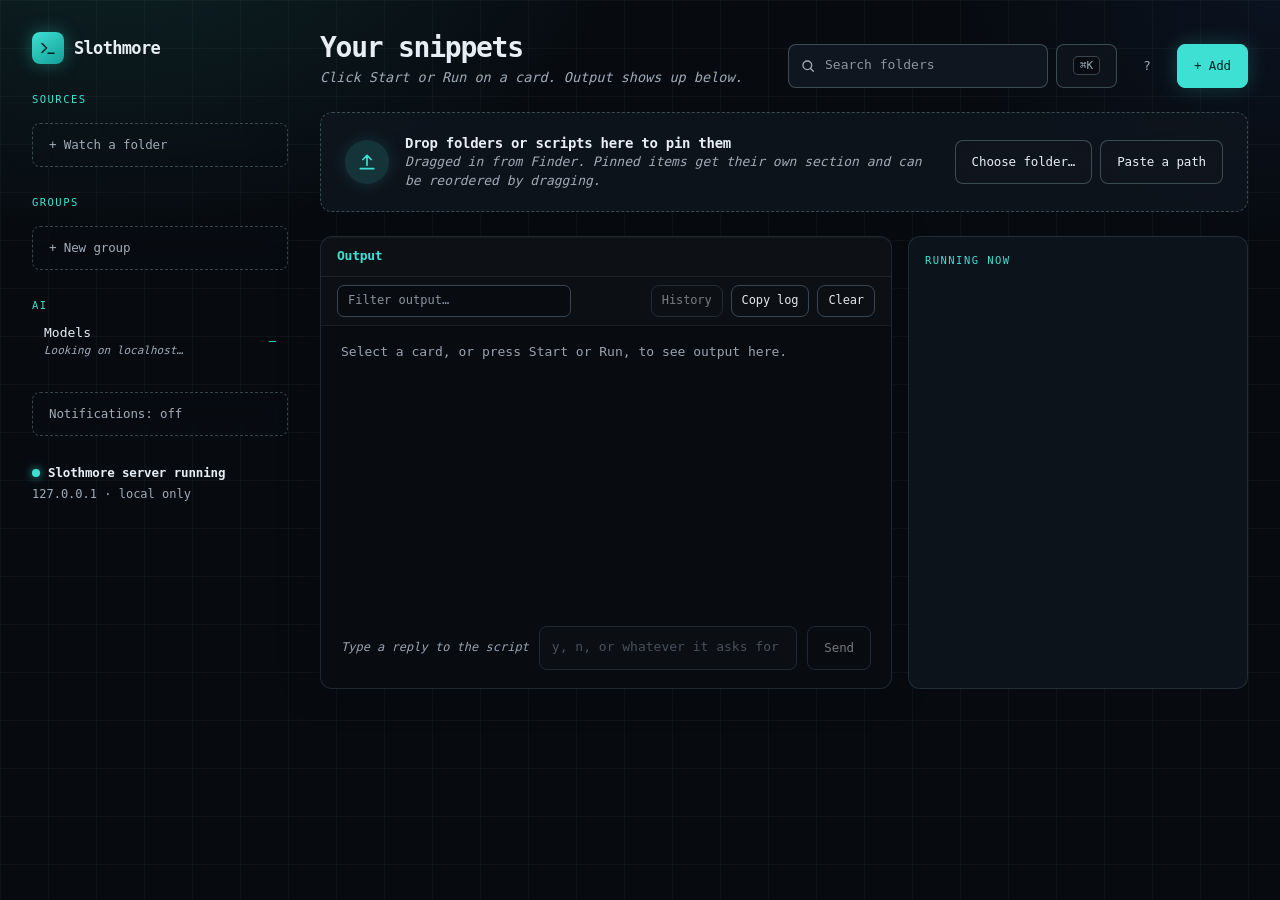
==== static/index.html @ a141e5cd "Add files via upload" ====
<!doctype html>
<html lang="en">
<head>
<meta charset="utf-8">
<meta name="viewport" content="width=device-width, initial-scale=1">
<title>Slothmore</title>
<link rel="manifest" href="/manifest.webmanifest">
<link rel="icon" type="image/png" href="/icons/icon-192.png">
<link rel="apple-touch-icon" href="/icons/apple-touch-icon.png">
<meta name="theme-color" content="#070B10">
<style>
@font-face{font-family:"JetBrains Mono";src:url("/fonts/JetBrainsMono-Variable.woff2") format("woff2-variations"),url("/fonts/JetBrainsMono-Variable.woff2") format("woff2");font-weight:100 800;font-style:normal;font-display:swap}
@font-face{font-family:"JetBrains Mono";src:url("/fonts/JetBrainsMono-Italic-Variable.woff2") format("woff2-variations"),url("/fonts/JetBrainsMono-Italic-Variable.woff2") format("woff2");font-weight:100 800;font-style:italic;font-display:swap}
:root{
  --bg:#070B10;
  --bg-elevated:#0C1219;
  --surface:rgba(16,22,31,.78);
  --surface-solid:#10161F;
  --border:rgba(148,187,194,.16);
  --border-strong:rgba(180,220,224,.28);
  --ink:#E8EEF5;
  --muted:#A0ABB8;
  --chip:rgba(62,224,212,.12);
  --accent:#3EE0D4;
  --accent-dim:rgba(62,224,212,.16);
  --accent-ink:#042321;
  --amber:#F5C451;
  --danger:#FF9B7A;
  --term:#080C11;
  --term-fg:#E3E6EA;
  --term-muted:#9AA3AF;
  --font:"JetBrains Mono",ui-monospace,SFMono-Regular,Menlo,Consolas,monospace;
  --mono:var(--font);
  --sans:var(--font);
  --info:var(--font);
  --ui-feat:"calt" 0,"liga" 0;
  --code-feat:"calt" 1,"liga" 1,"zero" 1;
  --glow:0 0 0 1px rgba(62,224,212,.28),0 0 28px rgba(62,224,212,.16);
  --radius:12px;
}
*{box-sizing:border-box}
html,body{min-height:100%}
html{color-scheme:dark}
body{
  margin:0;
  color:var(--ink);
  font:13.5px/1.45 var(--font);
  font-weight:500;
  font-style:normal;
  font-feature-settings:var(--ui-feat);
  letter-spacing:-.01em;
  background-color:var(--bg);
  background-image:
    radial-gradient(ellipse 900px 520px at 8% -8%, rgba(62,224,212,.11), transparent 58%),
    radial-gradient(ellipse 640px 480px at 100% 0%, rgba(56,110,220,.08), transparent 50%),
    linear-gradient(rgba(148,187,194,.045) 1px, transparent 1px),
    linear-gradient(90deg, rgba(148,187,194,.045) 1px, transparent 1px);
  background-size:auto,auto,48px 48px,48px 48px;
  background-attachment:fixed;
}
button,input,select,textarea{font:inherit;color:inherit;font-feature-settings:var(--ui-feat)}
button{cursor:pointer}
[hidden]{display:none!important}
button:focus-visible,a:focus-visible,input:focus-visible,select:focus-visible,textarea:focus-visible{outline:2px solid var(--accent);outline-offset:2px}
::selection{background:rgba(62,224,212,.28);color:var(--ink)}
::placeholder{color:var(--muted);opacity:.85}
input:-webkit-autofill,
input:-webkit-autofill:hover,
input:-webkit-autofill:focus{
  -webkit-box-shadow:0 0 0 1000px var(--surface-solid) inset;
  -webkit-text-fill-color:var(--ink);
  caret-color:var(--ink);
}
h1,h2,h3{margin:0;font-family:var(--font);font-style:normal;font-feature-settings:var(--ui-feat)}
h1{font-weight:800;letter-spacing:-.04em}
h2{font-weight:700;letter-spacing:-.03em}
h3{font-weight:600;letter-spacing:-.02em}
p{margin:0}

/* typographic roles: JetBrains Mono everywhere, hierarchy via weight / italic / tracking */
.info, .nav .sub, header.top p, #drop .txt span, #notice .msg, #term .state,
#reply label, #running .r-sub:not(.url), .shortcut-desc, #running .none,
section.group .hint, .status, .empty-state, dialog .opt p, dialog .dlg-head p,
#past, .lastrun, .grp-sub, .form-note, .toast span, .rename-hint, .watch-opts,
.card-err, .deps, .card .cmd.pick, #groupMsg, .ai-empty, .ai-privacy, .card .ai-note, #confirmDlg .c-body{
  font-family:var(--font);font-weight:300;font-style:italic;font-feature-settings:var(--ui-feat);letter-spacing:0;
}
.code, #out, #term .bar .cmd, .card .path, .card .cmd:not(.pick), .folder-sub,
.health, .hist-meta, .pal-sub, .mono, #readmeMeta, #readmeBody.raw, .md-view code,
.md-view pre code, .env-mask-row, #reply input, .term-tools input, .term-tools .hits,
.watch-opts select, textarea#envText, .count, #running .r-sub.url, .hist-meta,
.st-badge, .order-row .n, #readmeBody.raw, .ai-url, .ai-model .m-name, .ai-model .m-meta, .ai-agent .a-cwd,
.ai-agent .a-stats, .ai-port-row input, .card .ai-tags, .agent-chip{
  font-style:normal;font-weight:400;font-feature-settings:var(--code-feat);letter-spacing:0;
}

.shell{display:flex;flex-wrap:wrap;gap:32px;padding:32px;max-width:1440px;margin:0 auto}
aside{flex:0 0 256px;display:flex;flex-direction:column;gap:28px}
main{flex:999 1 560px;min-width:0;display:flex;flex-direction:column;gap:24px}
.brand{display:flex;align-items:center;gap:10px;font-size:17px;font-weight:800;letter-spacing:-.04em;font-family:var(--font);font-style:normal;font-feature-settings:var(--ui-feat)}
.mark{
  width:32px;height:32px;border-radius:8px;
  background:linear-gradient(145deg,var(--accent),#149E96);
  box-shadow:0 0 18px rgba(62,224,212,.35);
  display:flex;align-items:center;justify-content:center;
}
.eyebrow{font-family:var(--font);font-size:10.5px;letter-spacing:.14em;text-transform:uppercase;color:var(--accent);font-weight:500;font-style:normal;font-feature-settings:var(--ui-feat)}
.btn{
  min-height:44px;display:inline-flex;align-items:center;justify-content:center;gap:6px;
  padding:0 16px;border:1px solid var(--border-strong);border-radius:8px;
  background:rgba(16,22,31,.7);font-family:var(--font);font-weight:500;font-size:12.5px;letter-spacing:-.01em;text-decoration:none;color:var(--ink);font-style:normal;font-feature-settings:var(--ui-feat);
  backdrop-filter:blur(10px);-webkit-backdrop-filter:blur(10px);
  transition:border-color .15s ease,background .15s ease,box-shadow .15s ease,color .15s ease;
}
.btn:hover{border-color:rgba(62,224,212,.45);background:rgba(62,224,212,.08)}
.btn.primary{background:var(--accent);border-color:var(--accent);color:var(--accent-ink);box-shadow:0 0 20px rgba(62,224,212,.22)}
.btn.primary:hover{background:#6AEAE0;border-color:#6AEAE0;color:var(--accent-ink)}
.btn.ghost{border-color:transparent;background:transparent;color:var(--muted);font-weight:500;backdrop-filter:none}
.btn.ghost:hover{background:rgba(255,255,255,.04);color:var(--ink);border-color:transparent}
.btn:disabled{opacity:.5;cursor:not-allowed;box-shadow:none}
.nav{list-style:none;margin:0;padding:0;display:flex;flex-direction:column;gap:4px}
.nav button{width:100%;min-height:44px;display:flex;align-items:center;justify-content:space-between;gap:8px;padding:0 12px;border:0;border-radius:8px;background:transparent;text-align:left;font-family:var(--font);font-weight:500;font-size:13px;font-style:normal;font-feature-settings:var(--ui-feat);transition:background .15s ease}
.nav button:hover{background:rgba(255,255,255,.04)}
.nav button[aria-current="true"]{background:var(--accent-dim);font-weight:600;box-shadow:inset 2px 0 0 var(--accent)}
.nav .sub{display:block;font-size:11px;color:var(--muted);overflow:hidden;text-overflow:ellipsis;white-space:nowrap;max-width:168px}
.count{font-family:var(--mono);font-size:12px;color:var(--accent)}
.dashed{border:1px dashed var(--border-strong);background:transparent;color:var(--muted)}
.dashed:hover{border-color:var(--accent);color:var(--ink);background:var(--accent-dim)}
.server{display:flex;flex-direction:column;gap:4px;font-size:12.5px;font-family:var(--font);font-weight:500;font-style:normal}
.dot{width:8px;height:8px;border-radius:50%;background:var(--accent);display:inline-block;box-shadow:0 0 8px rgba(62,224,212,.8)}
.dot.off{background:transparent;border:1.5px solid var(--muted);width:7px;height:7px;box-shadow:none}
.mono{font-family:var(--mono);font-size:12px;color:var(--muted)}
header.top{display:flex;flex-wrap:wrap;align-items:flex-end;justify-content:space-between;gap:16px}
header.top h1{font-size:28px;line-height:1.15;letter-spacing:-.045em;font-weight:800}
header.top p{font-family:var(--info);color:var(--muted);margin-top:4px}
.search{position:relative;display:flex;align-items:center;color:var(--muted);font-family:var(--font);font-weight:500}
.search svg{position:absolute;left:12px}
.search input{
  width:260px;min-height:44px;padding:0 12px 0 36px;font-size:13px;
  border:1px solid var(--border-strong);border-radius:8px;
  background:var(--surface-solid);color:var(--ink);
}
.search input:hover,.search input:focus{border-color:rgba(62,224,212,.5)}
#drop{
  border:1.5px dashed var(--border-strong);border-radius:var(--radius);
  padding:20px 24px;display:flex;align-items:center;gap:16px;flex-wrap:wrap;
  background:var(--surface);backdrop-filter:blur(14px);-webkit-backdrop-filter:blur(14px);
  transition:border-color .15s ease,background .15s ease,box-shadow .15s ease;
}
#drop.drag{border-color:var(--accent);background:rgba(62,224,212,.08);box-shadow:var(--glow)}
#drop .ico{
  width:44px;height:44px;border-radius:50%;
  background:var(--accent-dim);color:var(--accent);
  display:flex;align-items:center;justify-content:center;flex:0 0 44px;
  box-shadow:0 0 16px rgba(62,224,212,.15);
}
#drop .txt{flex:1 1 200px}
#drop .txt b{display:block;font-size:14px;font-family:var(--font);font-weight:600;font-style:normal;letter-spacing:-.02em}
#drop .txt span{display:block;font-family:var(--info);font-size:13px;color:var(--muted)}
#notice{
  display:none;align-items:center;gap:12px;flex-wrap:wrap;
  padding:12px 16px;border:1px solid rgba(245,196,81,.4);border-radius:10px;
  background:#1A1710;
}
#notice.show{display:flex}
#notice .msg{flex:1 1 240px;font-family:var(--info)}
.runrow{display:flex;flex-wrap:wrap;gap:16px;align-items:stretch}
#term{
  flex:999 1 520px;min-width:0;background:var(--term);border-radius:var(--radius);
  color:var(--term-fg);display:flex;flex-direction:column;overflow:hidden;
  border:1px solid var(--border);box-shadow:inset 0 1px 0 rgba(255,255,255,.04),0 0 40px rgba(0,0,0,.25);
}
#term .bar{display:flex;flex-wrap:wrap;align-items:center;justify-content:space-between;gap:12px;padding:10px 16px;border-bottom:1px solid rgba(255,255,255,.08);background:rgba(255,255,255,.02)}
#term .bar .name{font-weight:600;font-family:var(--font);font-size:13px;letter-spacing:-.02em;color:var(--accent);font-style:normal;font-feature-settings:var(--ui-feat)}
#term .bar .cmd{font-family:var(--mono);font-size:12px;color:var(--term-muted);margin-left:10px}
#term .state{font-size:13px;color:var(--term-muted)}
#term .state.wait{color:var(--amber)}
#term .state.run{color:var(--accent)}
#term .btn{border-color:#3A4553;background:transparent;color:var(--term-fg);backdrop-filter:none}
#term .btn:hover{border-color:var(--accent);background:rgba(62,224,212,.08)}
#out{margin:0;padding:16px 20px;height:300px;overflow:auto;font:13px/1.6 var(--font);font-weight:400;font-style:normal;font-feature-settings:var(--code-feat);letter-spacing:0;white-space:pre-wrap;word-break:break-word;color:var(--term-fg)}
#out.empty{color:var(--term-muted)}
#answer{padding:0 20px 18px;display:flex;flex-direction:column;gap:12px}
#yn{display:none;flex-wrap:wrap;gap:8px;align-items:center}
#yn.show{display:flex}
#yn .yes{background:var(--amber);border-color:var(--amber);color:#14171C;font-weight:700;padding:0 22px;box-shadow:0 0 18px rgba(245,196,81,.25)}
#yn .yes:hover{background:#FFD36A;border-color:#FFD36A;color:#14171C}
#yn .no{padding:0 22px}
#reply{display:flex;flex-wrap:wrap;align-items:center;gap:10px}
#reply label{font-size:12px;color:var(--term-muted)}
#reply input{flex:1 1 220px;min-height:44px;padding:0 12px;border:1px solid #3A4553;border-radius:8px;background:#0E1115;color:var(--term-fg);font-family:var(--mono);font-size:13px}
#reply input:disabled{opacity:.5}
#running{
  flex:1 1 340px;min-width:0;
  background:var(--surface);border:1px solid var(--border);border-radius:var(--radius);
  padding:16px;display:flex;flex-direction:column;gap:8px;
  backdrop-filter:blur(14px);-webkit-backdrop-filter:blur(14px);
}
#runningList{display:flex;flex-direction:column;gap:6px}
#running .r{
  display:flex;align-items:center;justify-content:space-between;gap:10px;
  padding:8px 10px;border-radius:8px;border:1px solid transparent;
  background:rgba(255,255,255,.025);cursor:pointer;
  transition:border-color .15s ease,background .15s ease;
}
#running .r:hover{border-color:var(--border-strong);background:rgba(62,224,212,.06)}
#running .r.sel{border-color:rgba(62,224,212,.45);background:rgba(62,224,212,.09)}
#running .r.stopped{opacity:.84}
#running .r.stopped:hover{opacity:1}
#running .r-main{display:flex;align-items:center;gap:9px;min-width:0;flex:1}
#running .r-text{min-width:0;flex:1}
#running .r-name{display:block;font-family:var(--font);font-weight:600;font-style:normal;letter-spacing:-.02em;color:var(--ink);overflow:hidden;text-overflow:ellipsis;white-space:nowrap}
#running .r:hover .r-name{color:var(--accent)}
#running .r-sub{font-family:var(--info);font-size:12px;color:var(--muted);overflow:hidden;text-overflow:ellipsis;white-space:nowrap}
#running .r-sub.url{font-family:var(--mono);font-size:11.5px}
#running .r-sub.wait{color:var(--amber)}
#running .r-sub.url{color:var(--accent)}
#running .r-actions{display:flex;align-items:center;gap:6px;flex-shrink:0}
.btn.sm{min-height:32px;padding:0 10px;font-size:12px;border-radius:7px}
.btn.xs{min-height:28px;padding:0 9px;font-size:11.5px;border-radius:6px;white-space:nowrap}
.kbd{
  display:inline-flex;align-items:center;justify-content:center;
  padding:2px 6px;border-radius:5px;border:1px solid var(--border-strong);
  background:rgba(8,12,17,.8);font-family:var(--mono);font-size:11px;color:var(--muted);line-height:1.2;
}
.card-tools{display:flex;flex-wrap:wrap;gap:6px;align-items:center}
.pill-btn{
  min-height:26px;padding:0 9px;border-radius:999px;border:1px solid var(--border);
  background:rgba(8,12,17,.65);color:var(--muted);font-family:var(--mono);font-size:11px;
  display:inline-flex;align-items:center;gap:5px;transition:border-color .15s ease,color .15s ease,background .15s ease;
}
.pill-btn:hover{border-color:var(--border-strong);color:var(--ink)}
.pill-btn[aria-pressed="true"],.pill-btn[aria-expanded="true"]{
  border-color:rgba(62,224,212,.55);background:var(--accent-dim);color:var(--accent);
}
.preset-save-row{display:flex;gap:6px;align-items:center}
.env-box{
  display:flex;flex-direction:column;gap:8px;padding:10px;border-radius:8px;
  background:rgba(8,12,17,.75);border:1px solid var(--border);
}
.env-head{display:flex;align-items:center;justify-content:space-between;gap:8px}
.env-head span{font-family:var(--font);font-size:10.5px;font-weight:500;color:var(--muted);text-transform:uppercase;letter-spacing:.12em;font-style:normal;font-feature-settings:var(--ui-feat)}
.env-mask-list{display:flex;flex-direction:column;gap:4px}
.env-mask-row{display:flex;align-items:center;justify-content:space-between;gap:8px;font-family:var(--mono);font-size:11.5px;padding:3px 6px;border-radius:5px;background:rgba(255,255,255,.025)}
.env-k{color:var(--accent);overflow:hidden;text-overflow:ellipsis;white-space:nowrap}
.env-v{color:var(--muted);letter-spacing:.08em}
.env-textarea{
  width:100%;min-height:68px;padding:8px 10px;border:1px solid var(--border-strong);border-radius:7px;
  background:var(--term);color:var(--ink);font-family:var(--mono);font-size:12px;line-height:1.45;resize:vertical;
}
.restart-pill{
  font-family:var(--mono);font-size:10.5px;color:var(--amber);
  background:rgba(245,196,81,.12);border:1px solid rgba(245,196,81,.28);
  border-radius:5px;padding:1px 5px;white-space:nowrap;
}
#paletteDlg{max-width:620px;padding:0;overflow:hidden}
.pal-wrap{display:flex;flex-direction:column}
.pal-top{display:flex;align-items:center;gap:10px;padding:14px 16px;border-bottom:1px solid var(--border)}
.pal-top input{
  flex:1;background:transparent;border:0;color:var(--ink);font-family:var(--font);font-size:14px;font-weight:500;outline:none;min-height:32px;font-feature-settings:var(--ui-feat);
}
.pal-list{max-height:360px;overflow:auto;padding:8px;display:flex;flex-direction:column;gap:4px}
.pal-item{
  display:flex;align-items:center;justify-content:space-between;gap:10px;
  padding:10px 12px;border-radius:8px;border:1px solid transparent;cursor:pointer;
}
.pal-item:hover,.pal-item.active{border-color:rgba(62,224,212,.45);background:rgba(62,224,212,.08)}
.pal-left{min-width:0;flex:1;display:flex;flex-direction:column;gap:2px}
.pal-title{display:flex;align-items:center;gap:8px;font-family:var(--font);font-weight:600;font-style:normal;letter-spacing:-.02em;color:var(--ink)}
.pal-sub{font-family:var(--mono);font-size:11.5px;color:var(--muted);overflow:hidden;text-overflow:ellipsis;white-space:nowrap}
.pal-actions{display:flex;align-items:center;gap:6px;flex-shrink:0}
.pal-foot{
  display:flex;flex-wrap:wrap;gap:12px;align-items:center;justify-content:space-between;
  padding:10px 16px;border-top:1px solid var(--border);background:rgba(255,255,255,.02);
  font-family:var(--info);font-size:12px;color:var(--muted);
}
.shortcut-grid{display:grid;grid-template-columns:auto 1fr;gap:10px 16px;align-items:center}
.shortcut-desc{font-family:var(--info);color:var(--muted);font-size:13px}
#running .none{font-family:var(--info);color:var(--muted);font-size:13px}
.chips{display:flex;flex-wrap:wrap;gap:8px}
.chip{
  min-height:44px;padding:0 16px;border:1px solid var(--border-strong);border-radius:22px;
  background:rgba(16,22,31,.7);font-weight:500;font-family:var(--font);font-size:11.5px;letter-spacing:.02em;font-style:normal;font-feature-settings:var(--ui-feat);
  color:var(--ink);transition:background .15s ease,border-color .15s ease,color .15s ease,box-shadow .15s ease;
}
.chip:hover{border-color:rgba(62,224,212,.45)}
.chip[aria-pressed="true"]{background:var(--accent);border-color:var(--accent);color:var(--accent-ink);font-weight:600;box-shadow:0 0 16px rgba(62,224,212,.22)}
section.group{display:flex;flex-direction:column;gap:12px}
section.group .head{display:flex;flex-wrap:wrap;align-items:center;gap:12px}
section.group h2{font-size:18px;letter-spacing:-.02em}
section.group .hint{font-family:var(--info);font-size:13px;color:var(--muted)}
.grid{display:grid;grid-template-columns:repeat(auto-fill,minmax(280px,1fr));gap:16px}
.card{
  background:var(--surface);border:1px solid var(--border);border-radius:var(--radius);
  padding:16px;display:flex;flex-direction:column;gap:12px;min-width:0;cursor:pointer;
  backdrop-filter:blur(14px);-webkit-backdrop-filter:blur(14px);
  transition:border-color .15s ease,box-shadow .15s ease,background .15s ease,transform .15s ease;
}
.card:hover{border-color:var(--border-strong);background:rgba(22,30,42,.86)}
.card.sel{border-color:var(--accent);box-shadow:var(--glow)}
.card.over{border-color:var(--accent);box-shadow:var(--glow)}
.card .row{display:flex;align-items:flex-start;justify-content:space-between;gap:8px}
.card .title{display:flex;align-items:center;gap:8px;min-width:0;color:var(--muted)}
.card .title h3{color:var(--ink);font-family:var(--font);font-weight:600;font-style:normal;letter-spacing:-.02em;font-feature-settings:var(--ui-feat)}
.card h3{font-size:14px;overflow-wrap:anywhere}
.badge{
  background:var(--chip);color:var(--accent);border:1px solid rgba(62,224,212,.22);
  border-radius:6px;padding:2px 8px;font-size:11px;font-weight:500;white-space:nowrap;
  font-family:var(--mono);letter-spacing:.08em;text-transform:uppercase;font-weight:500;font-style:normal;font-feature-settings:var(--ui-feat);
}
.card .path{font-family:var(--mono);font-size:12px;color:var(--muted);overflow-wrap:anywhere}
.card .cmd{
  background:rgba(0,0,0,.35);border:1px solid var(--border);border-radius:8px;
  padding:8px 10px;font-family:var(--mono);font-size:12.5px;color:#C5D0DC;overflow-wrap:anywhere;
}
.card .cmd .cmd-args{color:var(--accent);font-weight:500}
.card .cmd.err{color:var(--danger);border-color:rgba(255,155,122,.28)}
.card .field{display:flex;align-items:center;gap:8px}
.card .field-lbl{font-family:var(--font);font-size:10.5px;color:var(--muted);text-transform:uppercase;letter-spacing:.12em;flex:0 0 auto;font-weight:500;font-style:normal;font-feature-settings:var(--ui-feat)}
.card .args-input,.card .card-select{
  flex:1 1 0;min-width:0;min-height:36px;padding:0 10px;
  border:1px solid var(--border-strong);border-radius:8px;
  background:rgba(8,12,17,.85);color:var(--ink);
  font-family:var(--mono);font-size:12px;
  transition:border-color .15s ease,box-shadow .15s ease;
}
.card .args-input:hover,.card .card-select:hover{border-color:rgba(62,224,212,.5)}
.card .args-input:focus,.card .card-select:focus{border-color:var(--accent);outline:none;box-shadow:0 0 0 2px rgba(62,224,212,.18)}
.card .url-row{
  display:flex;align-items:center;gap:6px;
  font-family:var(--mono);font-size:12px;color:var(--accent);
  overflow:hidden;text-overflow:ellipsis;white-space:nowrap;
}
.card .url-row a{color:var(--accent);text-decoration:none;overflow:hidden;text-overflow:ellipsis}
.card .url-row a:hover{text-decoration:underline}
.card .bottom{display:flex;flex-wrap:wrap;align-items:center;justify-content:space-between;gap:8px;margin-top:auto}
.status{display:flex;align-items:center;gap:8px;font-family:var(--info);font-size:13px;color:var(--muted)}
.status.run{color:var(--accent);font-weight:600}
.status.wait{color:var(--amber);font-weight:600}
.actions{display:flex;gap:8px;align-items:center}
.card .unpin{min-height:32px;min-width:32px;padding:0;border:0;border-radius:6px;background:transparent;color:var(--muted)}
.card .unpin:hover{background:rgba(255,255,255,.06);color:var(--ink)}
.empty-state{font-family:var(--info);
  background:var(--surface);border:1px solid var(--border);border-radius:var(--radius);
  padding:24px;display:flex;flex-direction:column;gap:12px;align-items:flex-start;
  backdrop-filter:blur(14px);-webkit-backdrop-filter:blur(14px);
}
dialog{
  border:1px solid var(--border-strong);border-radius:14px;padding:0;
  max-width:560px;width:calc(100% - 32px);
  background:linear-gradient(180deg,rgba(18,26,36,.96),rgba(10,14,20,.98));
  color:var(--ink);box-shadow:0 24px 80px rgba(0,0,0,.55),var(--glow);
}
dialog::backdrop{background:rgba(4,7,10,.72);backdrop-filter:blur(6px)}
dialog form{padding:24px;display:flex;flex-direction:column;gap:16px}
dialog form > div p{font-family:var(--info)}
dialog .opt{
  background:rgba(255,255,255,.03);border:1px solid var(--border);border-radius:var(--radius);
  padding:16px;display:flex;flex-direction:column;gap:10px;
}
dialog .opt h3{font-size:15px}
dialog .opt p{font-family:var(--info);color:var(--muted)}
dialog .line{display:flex;flex-wrap:wrap;gap:8px}
dialog .line input{
  flex:1 1 220px;min-height:44px;padding:0 12px;border:1px solid var(--border-strong);
  border-radius:8px;background:var(--surface-solid);font-family:var(--mono);font-size:13px;color:var(--ink);
}
.vh{position:absolute;width:1px;height:1px;overflow:hidden;clip:rect(0 0 0 0)}
#dlgMsg{color:var(--danger)}

.term-tools{display:flex;flex-wrap:wrap;align-items:center;gap:8px;padding:8px 16px;border-bottom:1px solid rgba(255,255,255,.06);background:rgba(255,255,255,.015)}
.term-tools input{flex:1 1 160px;min-width:0;min-height:32px;padding:0 10px;border:1px solid #3A4553;border-radius:7px;background:rgba(8,12,17,.8);font-family:var(--mono);font-size:12px;color:var(--term-fg)}
.term-tools input:focus{border-color:var(--accent);outline:none}
.term-tools .hits{font-family:var(--mono);font-size:11px;color:var(--term-muted);min-width:64px}
#term .term-tools .btn{min-height:32px;padding:0 10px;font-size:12px}
#past{display:none;align-items:center;justify-content:space-between;gap:10px;flex-wrap:wrap;padding:8px 16px;background:rgba(245,196,81,.08);border-bottom:1px solid rgba(245,196,81,.25);font-family:var(--info);font-size:12.5px;color:var(--amber)}
#past.show{display:flex}
#out mark{background:rgba(245,196,81,.3);color:inherit;border-radius:2px}
.health{font-family:var(--mono);font-size:11px;color:var(--muted);display:flex;flex-wrap:wrap;gap:2px 10px}
.health b{color:var(--ink);font-weight:500}
.lastrun{font-family:var(--info);font-size:12px;color:var(--muted)}
.lastrun.bad{color:var(--danger)}
.pill-btn.auto{border-style:dashed}
.pill-btn.muted{opacity:.55}
.grp{display:flex;flex-direction:column;gap:6px;padding:10px 12px;border:1px solid var(--border);border-radius:9px;background:rgba(16,22,31,.55)}
.grp-top{display:flex;align-items:center;justify-content:space-between;gap:6px}
.grp-name{border:0;background:transparent;padding:0;font-family:var(--font);font-weight:600;font-style:normal;letter-spacing:-.02em;color:var(--ink);text-align:left;overflow:hidden;text-overflow:ellipsis;white-space:nowrap;min-width:0;font-feature-settings:var(--ui-feat)}
.grp-name:hover{color:var(--accent)}
.grp-sub{font-family:var(--info);font-size:11.5px;color:var(--muted);overflow:hidden;text-overflow:ellipsis;white-space:nowrap}
.grp-sub.bad{color:var(--danger);white-space:normal}
.grp-btns{display:flex;gap:4px}
.icon-btn{min-width:28px;min-height:28px;padding:0;border-radius:6px;border:1px solid var(--border);background:rgba(8,12,17,.65);color:var(--muted);display:inline-flex;align-items:center;justify-content:center}
.icon-btn:hover{border-color:var(--accent);color:var(--accent)}
.dlg-body{padding:24px;display:flex;flex-direction:column;gap:16px}
.dlg-head{display:flex;justify-content:space-between;align-items:flex-start;gap:12px}
.dlg-head p{font-family:var(--info);color:var(--muted)}
.hist-list{display:flex;flex-direction:column;gap:6px;max-height:420px;overflow:auto}
.hist-row{display:flex;align-items:center;justify-content:space-between;gap:10px;padding:10px 12px;border:1px solid var(--border);border-radius:8px;background:rgba(255,255,255,.02)}
.hist-main{min-width:0;display:flex;flex-direction:column;gap:2px}
.hist-when{font-family:var(--font);font-weight:600;font-style:normal;font-size:13px;letter-spacing:-.02em}
.hist-meta{font-family:var(--mono);font-size:11.5px;color:var(--muted);overflow:hidden;text-overflow:ellipsis;white-space:nowrap}
.st-badge{font-family:var(--mono);font-size:10.5px;padding:1px 6px;border-radius:5px;border:1px solid var(--border-strong);color:var(--muted);margin-left:6px}
.st-badge.ok{color:var(--accent);border-color:rgba(62,224,212,.4)}
.st-badge.bad{color:var(--danger);border-color:rgba(255,155,122,.4)}
.st-badge.run{color:var(--amber);border-color:rgba(245,196,81,.4)}
.form-grid{display:flex;flex-direction:column;gap:10px}
.form-row{display:flex;align-items:center;gap:10px;flex-wrap:wrap;font-family:var(--font);font-size:13px;font-weight:500;font-style:normal}
.form-row input[type=number],.form-row input[type=text]{min-height:38px;padding:0 10px;border:1px solid var(--border-strong);border-radius:8px;background:var(--surface-solid);color:var(--ink);font-family:var(--mono);font-size:13px}
.form-row input[type=checkbox]{width:16px;height:16px;accent-color:var(--accent)}
.form-note{font-family:var(--info);font-size:12px;color:var(--muted)}
.pick-list{display:flex;flex-direction:column;gap:4px;max-height:220px;overflow:auto;padding:6px;border:1px solid var(--border);border-radius:8px}
.pick-list label{display:flex;align-items:center;gap:8px;font-family:var(--font);font-size:13px;font-weight:500;font-style:normal;padding:4px 6px;border-radius:6px}
.pick-list label:hover{background:rgba(255,255,255,.03)}
.pick-list .pk-path{font-family:var(--mono);font-size:11px;color:var(--muted);margin-left:auto;overflow:hidden;text-overflow:ellipsis;white-space:nowrap;max-width:50%}
.order-list{display:flex;flex-direction:column;gap:4px}
.order-row{display:flex;align-items:center;gap:6px;padding:6px 8px;border-radius:7px;background:rgba(62,224,212,.06);border:1px solid rgba(62,224,212,.2);font-family:var(--font);font-size:13px;font-weight:500;font-style:normal}
.order-row .n{font-family:var(--mono);font-size:11px;color:var(--accent);width:18px}
.order-row .nm{flex:1;min-width:0;overflow:hidden;text-overflow:ellipsis;white-space:nowrap}
#toasts{position:fixed;right:20px;bottom:20px;display:flex;flex-direction:column;gap:8px;z-index:40;max-width:min(360px,calc(100% - 40px))}
.toast{padding:12px 14px;border-radius:10px;border:1px solid var(--border-strong);background:linear-gradient(180deg,rgba(18,26,36,.97),rgba(10,14,20,.98));box-shadow:0 12px 40px rgba(0,0,0,.45);display:flex;flex-direction:column;gap:2px;cursor:pointer}
.toast b{font-family:var(--font);font-size:13px;font-weight:600;font-style:normal;letter-spacing:-.02em}
.toast span{font-family:var(--info);font-size:12.5px;color:var(--muted)}
.toast.fail{border-color:rgba(255,155,122,.5)}
.toast.prompt{border-color:rgba(245,196,81,.5)}
.toast.finish,.toast.test{border-color:rgba(62,224,212,.45)}
@media (max-width:640px){#toasts{left:12px;right:12px;bottom:12px;max-width:none}.toast{padding:9px 12px}.toast:nth-last-child(n+3){display:none}}


.card .title{min-width:0}
.tt{display:flex;flex-direction:column;min-width:0;gap:1px}
.tt-row{display:flex;align-items:center;gap:4px;min-width:0}
.card h3[data-rename]{cursor:text}
.rename-btn{min-width:24px;min-height:24px;border:0;background:transparent;color:var(--muted);opacity:0;border-radius:5px;padding:0;display:inline-flex;align-items:center;justify-content:center;transition:opacity .15s ease,color .15s ease,background .15s ease}
.card:hover .rename-btn,.rename-btn:focus-visible{opacity:1}
.rename-btn:hover{color:var(--accent);background:rgba(62,224,212,.08)}
@media (hover:none){.rename-btn{opacity:.8}}
.folder-sub{font-family:var(--mono);font-size:11.5px;color:var(--muted);white-space:nowrap;overflow:hidden;text-overflow:ellipsis;max-width:100%;line-height:1.35}
.folder-sub .rel-dim{opacity:.7}
.rename-input{min-width:0;width:100%;min-height:30px;padding:0 8px;border:1px solid var(--accent);border-radius:7px;background:rgba(8,12,17,.9);color:var(--ink);font-family:var(--font);font-weight:600;font-size:14px;font-style:normal;letter-spacing:-.02em;box-shadow:0 0 0 2px rgba(62,224,212,.18);font-feature-settings:var(--ui-feat)}
.rename-input:focus{outline:none}
.rename-hint{font-family:var(--info);font-size:11px;color:var(--muted)}
.card .cmd.pick{color:var(--amber);border-color:rgba(245,196,81,.28);font-family:var(--info)}
.card-err{font-family:var(--info);font-size:12.5px;color:var(--danger);background:rgba(255,155,122,.06);border:1px solid rgba(255,155,122,.25);border-radius:8px;padding:7px 10px;overflow-wrap:anywhere}
.deps{display:flex;align-items:center;justify-content:space-between;gap:8px;flex-wrap:wrap;font-family:var(--info);font-size:12.5px;color:var(--amber);background:rgba(245,196,81,.06);border:1px solid rgba(245,196,81,.25);border-radius:8px;padding:6px 8px 6px 10px}
.deps code{font-family:var(--mono);font-size:11.5px;color:var(--muted)}
.subgroup{display:flex;flex-direction:column;gap:10px;margin-top:6px}
.subgroup-head{display:flex;align-items:center;gap:8px;font-family:var(--mono);font-size:12px;color:var(--muted)}
.subgroup-head b{color:var(--ink);font-weight:500}
.subgroup-head .badge{font-size:10px}
.watch-opts{display:flex;align-items:center;gap:6px;font-family:var(--info);font-size:12px;color:var(--muted)}
.watch-opts select{min-height:30px;padding:0 6px;border:1px solid var(--border-strong);border-radius:7px;background:rgba(8,12,17,.85);font-family:var(--mono);font-size:12px;color:var(--ink)}
#readmeDlg{max-width:860px;max-height:calc(100vh - 24px)}
#readmeDlg .dlg-body{max-height:calc(100vh - 48px)}
#readmeMeta{font-family:var(--mono);font-size:12px;color:var(--muted);overflow:hidden;text-overflow:ellipsis;white-space:nowrap}
#readmeTools{display:flex;flex-wrap:wrap;gap:8px;align-items:center}
#readmeBody{overflow:auto;max-height:min(74vh,780px);padding:2px 4px 20px;font-family:var(--font);font-size:14px;line-height:1.65;font-weight:400;font-style:normal;color:var(--ink);font-feature-settings:var(--ui-feat)}
#readmeBody.raw{font-family:var(--mono);font-size:12.5px;white-space:pre-wrap;word-break:break-word;color:var(--term-fg)}
.md-view h1,.md-view h2,.md-view h3,.md-view h4,.md-view h5,.md-view h6{font-family:var(--font);font-weight:700;font-style:normal;letter-spacing:-.03em;margin:1.15em 0 .45em;line-height:1.25;color:var(--ink);font-feature-settings:var(--ui-feat)}
.md-view h1{font-size:1.7em}.md-view h2{font-size:1.35em}.md-view h3{font-size:1.15em}
.md-view h1:first-child,.md-view h2:first-child,.md-view h3:first-child{margin-top:0}
.md-view p,.md-view ul,.md-view ol,.md-view blockquote,.md-view table,.md-view pre{margin:0 0 0.75em}
.md-view ul,.md-view ol{padding-left:1.35em}
.md-view li{margin:0.2em 0}
.md-view li > ul,.md-view li > ol{margin:.25em 0}
.md-view blockquote{margin-left:0;padding:6px 12px;border-left:3px solid var(--accent);background:rgba(62,224,212,.06);color:var(--muted);border-radius:0 8px 8px 0;font-weight:300;font-style:italic}
.md-view blockquote p{margin:0}
.md-view code{font-family:var(--mono);font-size:.86em;background:rgba(255,255,255,.06);border:1px solid var(--border);border-radius:4px;padding:.05em .35em}
.md-view pre{background:rgba(0,0,0,.4);border:1px solid var(--border);border-radius:8px;padding:12px 14px;overflow:auto}
.md-view pre code{background:none;border:0;padding:0;font-size:12.5px;color:var(--term-fg)}
.md-view a{color:var(--accent);text-decoration:none}
.md-view a:hover{text-decoration:underline}
.md-view img{max-width:min(100%,220px);height:auto;border-radius:8px;border:1px solid var(--border);background:rgba(255,255,255,.03)}
.md-view hr{border:0;border-top:1px solid var(--border-strong);margin:1.2em 0}
.md-view table{border-collapse:collapse;width:100%;font-size:13.5px;display:block;overflow:auto}
.md-view th,.md-view td{border:1px solid var(--border-strong);padding:6px 10px;text-align:left}
.md-view th{font-family:var(--font);font-weight:600;font-style:normal;background:rgba(62,224,212,.08)}
.md-view td{font-family:var(--font);font-weight:400;font-style:normal}

@media (max-width:720px){
  .shell{padding:16px;gap:22px}
  aside{flex-basis:100%}
  header.top h1{font-size:22px;letter-spacing:-.04em}
  header.top > div:last-child{flex:1 1 100%;width:100%;justify-content:flex-start}
  .search{flex:1 1 100%;min-width:0}
  .search input{width:100%;min-width:0}
  #drop{padding:16px}
  #drop .txt{flex:1 1 160px}
  #out{height:220px}
  #reply{flex-direction:column;align-items:stretch}
  #reply input{width:100%;flex:1 1 auto}
  #reply button{align-self:flex-end}
  .chip{padding:0 12px}
  .grid{grid-template-columns:1fr}
}

/* ---------- AI: model servers, running agents, MCP/agent badges ---------- */
.ai-nav{display:flex;flex-direction:column;gap:6px}
.ai-nav .nav button .sub{max-width:150px}
.ai-nav .count.live{color:var(--accent)}
#aiPanel{
  background:var(--surface);border:1px solid var(--border);border-radius:var(--radius);
  padding:16px;display:flex;flex-direction:column;gap:16px;
  backdrop-filter:blur(14px);-webkit-backdrop-filter:blur(14px);
}
#aiPanel .ai-head{display:flex;flex-wrap:wrap;align-items:center;justify-content:space-between;gap:10px}
#aiPanel .ai-head h2{font-size:18px;letter-spacing:-.02em}
#aiPanel .ai-head .ai-tools{display:flex;gap:6px;flex-wrap:wrap}
#aiPanel h3.eyebrow{margin:0}
.ai-sub{display:flex;flex-direction:column;gap:10px}
.ai-grid{display:grid;grid-template-columns:repeat(auto-fill,minmax(300px,1fr));gap:12px}
.ai-card{
  border:1px solid var(--border);border-radius:10px;background:rgba(8,12,17,.55);
  padding:14px;display:flex;flex-direction:column;gap:10px;min-width:0;
}
.ai-card.off{border-style:dashed;opacity:.88}
.ai-card .ai-top{display:flex;align-items:center;justify-content:space-between;gap:8px}
.ai-card .ai-name{display:flex;align-items:center;gap:8px;font-weight:600;letter-spacing:-.02em;min-width:0}
.ai-card .ai-url{font-size:12px;color:var(--accent);text-decoration:none;overflow:hidden;text-overflow:ellipsis;white-space:nowrap}
.ai-card .ai-url:hover{text-decoration:underline}
.ai-models{display:flex;flex-direction:column;gap:2px;max-height:212px;overflow:auto;padding-right:2px}
.ai-model{display:flex;align-items:center;gap:8px;padding:5px 6px;border-radius:6px;font-size:12px;min-width:0}
.ai-model .m-text{flex:1;min-width:0;display:flex;flex-direction:column;gap:1px}
.ai-model.loaded{background:rgba(62,224,212,.07)}
.ai-model .m-name{min-width:0;overflow:hidden;text-overflow:ellipsis;white-space:nowrap;color:var(--ink)}
.ai-model .m-meta{color:var(--muted);font-size:11px;overflow:hidden;text-overflow:ellipsis;white-space:nowrap}
.ai-model .m-state{font-size:10px;letter-spacing:.1em;text-transform:uppercase;color:var(--muted);white-space:nowrap}
.ai-model.loaded .m-state{color:var(--accent)}
.ai-actions{display:flex;flex-wrap:wrap;gap:6px;justify-content:flex-end;margin-top:auto}
.ai-empty{font-size:12.5px;color:var(--muted)}
.ai-agents{display:flex;flex-direction:column;gap:6px}
.ai-agent{
  display:flex;align-items:center;justify-content:space-between;gap:10px;flex-wrap:wrap;
  border:1px solid var(--border);border-radius:9px;background:rgba(8,12,17,.55);padding:10px 12px;
}
.ai-agent.flash{border-color:var(--accent);box-shadow:var(--glow)}
.ai-agent .a-main{display:flex;align-items:center;gap:10px;min-width:0;flex:1 1 260px}
.ai-agent .a-text{min-width:0;display:flex;flex-direction:column;gap:2px}
.ai-agent .a-name{font-weight:600;letter-spacing:-.02em;display:flex;align-items:center;gap:8px;flex-wrap:wrap}
.ai-agent .a-cwd{font-size:12px;color:var(--muted);overflow:hidden;text-overflow:ellipsis;white-space:nowrap}
.ai-agent .a-stats{font-size:11px;color:var(--muted);display:flex;gap:2px 10px;flex-wrap:wrap}
.ai-agent .a-stats b{color:var(--ink);font-weight:500}
.ai-agent .a-link{border:0;background:transparent;padding:0;color:var(--accent);font-size:12px;text-align:left}
.ai-agent .a-link:hover{text-decoration:underline}
.ai-agent .a-actions{display:flex;gap:6px;flex-shrink:0}
.ai-privacy{font-size:11.5px;color:var(--muted)}
.badge.ai{color:#C7B8FF;background:rgba(150,124,255,.12);border-color:rgba(150,124,255,.32)}
.agent-chip{
  display:inline-flex;align-items:center;gap:5px;border:1px solid rgba(62,224,212,.32);border-radius:999px;
  padding:1px 8px 1px 6px;font-size:10.5px;color:var(--accent);background:rgba(62,224,212,.08);white-space:nowrap;cursor:pointer;
}
.agent-chip .dot{width:6px;height:6px}
.agent-chip:hover{background:rgba(62,224,212,.16)}
.card .ai-tags{font-size:11.5px;color:#C7B8FF;overflow-wrap:anywhere}
.card .ai-note{font-size:12px;color:var(--muted);border-left:2px solid rgba(150,124,255,.45);padding-left:8px}
.card .agent-chips{display:flex;flex-wrap:wrap;gap:6px}
#confirmDlg{max-width:480px}
#confirmDlg .c-body{font-size:13px;color:var(--muted);white-space:pre-line}
.btn.danger{border-color:rgba(255,155,122,.5);color:var(--danger)}
.btn.danger:hover{background:rgba(255,155,122,.12);border-color:var(--danger)}
#aiDlg{max-width:560px}
.ai-port-row{display:flex;align-items:center;gap:10px}
.ai-port-row label{flex:1;min-width:0}
.ai-port-row input{width:170px;min-height:36px;padding:0 10px;border:1px solid var(--border);border-radius:8px;background:rgba(0,0,0,.35)}
.ai-port-list{display:flex;flex-direction:column;gap:8px;max-height:320px;overflow:auto}
@media (max-width:720px){
  .ai-grid{grid-template-columns:1fr}
  .ai-port-row input{width:130px}
}
</style>
</head>
<body>
<div class="shell">
  <aside>
    <div class="brand"><span class="mark"><svg width="18" height="18" viewBox="0 0 24 24" fill="none" stroke="#042321" stroke-width="2" stroke-linecap="round" stroke-linejoin="round" aria-hidden="true"><path d="M4 6l6 6-6 6M12 19h8"/></svg></span>Slothmore</div>
    <nav aria-label="Sources" style="display:flex;flex-direction:column;gap:8px">
      <h2 class="eyebrow">Sources</h2>
      <ul class="nav" id="nav"></ul>
      <button type="button" class="btn dashed" id="watchBtn" style="justify-content:flex-start">+ Watch a folder</button>
    </nav>
    <nav aria-label="Groups" style="display:flex;flex-direction:column;gap:8px">
      <h2 class="eyebrow">Groups</h2>
      <div id="groupNav" style="display:flex;flex-direction:column;gap:6px"></div>
      <button type="button" class="btn dashed" id="newGroupBtn" style="justify-content:flex-start">+ New group</button>
    </nav>
    <nav aria-label="AI" class="ai-nav">
      <h2 class="eyebrow">AI</h2>
      <ul class="nav" id="aiNav"><li><button type="button" data-ai-open="models"><span><span>Models</span><span class="sub">Looking on localhost…</span></span><span class="count">–</span></button></li></ul>
    </nav>
    <button type="button" class="btn dashed" id="notifBtn" style="justify-content:flex-start">Notifications: off</button>
    <div class="server">
      <div style="display:flex;align-items:center;gap:8px;font-weight:600"><span class="dot"></span>Slothmore server running</div>
      <div class="mono" id="serverInfo">127.0.0.1 · local only</div>
    </div>
  </aside>

  <main>
    <header class="top">
      <div>
        <h1>Your snippets</h1>
        <p>Click Start or Run on a card. Output shows up below.</p>
      </div>
      <div style="display:flex;flex-wrap:wrap;gap:8px;align-items:center">
        <div class="search">
          <svg width="16" height="16" viewBox="0 0 24 24" fill="none" stroke="currentColor" stroke-width="2" stroke-linecap="round" aria-hidden="true"><circle cx="11" cy="11" r="6.5"/><path d="M20 20l-4.5-4.5"/></svg>
          <input type="search" id="q" aria-label="Search folders" placeholder="Search folders">
        </div>
        <button type="button" class="btn" id="cmdPaletteBtn" title="Command palette (⌘K / Ctrl+K)"><kbd class="kbd">⌘K</kbd></button>
        <button type="button" class="btn ghost" id="helpBtn" title="Keyboard shortcuts (?)" aria-label="Keyboard shortcuts" style="min-width:44px;padding:0">?</button>
        <button type="button" class="btn primary" id="addBtn">+ Add</button>
      </div>
    </header>

    <section id="drop" aria-label="Add by dropping">
      <span class="ico"><svg width="20" height="20" viewBox="0 0 24 24" fill="none" stroke="currentColor" stroke-width="2" stroke-linecap="round" stroke-linejoin="round" aria-hidden="true"><path d="M12 16V4M7 9l5-5 5 5M4 20h16"/></svg></span>
      <div class="txt"><b>Drop folders or scripts here to pin them</b><span>Dragged in from Finder. Pinned items get their own section and can be reordered by dragging.</span></div>
      <div style="display:flex;gap:8px;flex-wrap:wrap">
        <button type="button" class="btn" id="pickBtn">Choose folder…</button>
        <button type="button" class="btn" id="pasteBtn">Paste a path</button>
      </div>
    </section>

    <div id="notice" role="status"><span class="msg" id="noticeMsg"></span><span id="noticeActions" style="display:flex;gap:8px;flex-wrap:wrap"></span><button type="button" class="btn ghost" id="noticeClose" aria-label="Dismiss">Dismiss</button></div>

    <div class="runrow">
      <section id="term" aria-label="Output">
        <div class="bar">
          <div style="display:flex;align-items:center;flex-wrap:wrap;min-width:0"><span class="name" id="termName">Output</span><span class="cmd" id="termCmd"></span></div>
          <div style="display:flex;align-items:center;gap:12px"><span class="state" id="termState"></span><button type="button" class="btn sm" id="termRestart" style="display:none">↻ Restart</button><button type="button" class="btn" id="termStop" style="display:none">Stop</button></div>
        </div>
        <div class="term-tools">
          <label class="vh" for="termFilter">Filter output</label>
          <input id="termFilter" type="search" placeholder="Filter output…" autocomplete="off" spellcheck="false">
          <span class="hits" id="termHits"></span>
          <button type="button" class="btn" id="termHistory" disabled>History</button>
          <button type="button" class="btn" id="termCopy">Copy log</button>
          <button type="button" class="btn" id="termClear">Clear</button>
        </div>
        <div id="past" role="status"><span id="pastText"></span><button type="button" class="btn sm" id="pastBack">Back to live output</button></div>
        <pre id="out" class="empty" tabindex="0">Select a card, or press Start or Run, to see output here.</pre>
        <div id="answer">
          <div id="yn"><button type="button" class="btn yes" id="yes">Yes</button><button type="button" class="btn no" id="no">No</button></div>
          <form id="reply" autocomplete="off"><label for="replyText">Type a reply to the script</label><input id="replyText" type="text" placeholder="y, n, or whatever it asks for" disabled><button type="submit" class="btn" id="replyBtn" disabled>Send</button></form>
        </div>
      </section>
      <section id="running" aria-label="Running now"><h2 class="eyebrow">Running now</h2><div id="runningList"></div></section>
    </div>

    <section id="aiPanel" aria-label="AI on this machine" hidden></section>

    <div class="chips" role="group" aria-label="Filter by type" id="chips"></div>
    <div id="sections" style="display:flex;flex-direction:column;gap:28px"></div>
  </main>
</div>

<dialog id="dlg">
  <form method="dialog" id="dlgForm">
    <div style="display:flex;justify-content:space-between;align-items:flex-start;gap:12px">
      <div><h2 style="font-size:22px">Add to dashboard</h2><p style="color:var(--muted)">Watch a folder, or pin specific ones.</p></div>
      <button type="submit" class="btn" aria-label="Close" style="min-width:44px;padding:0">✕</button>
    </div>
    <div class="opt">
      <h3>Watch a folder</h3>
      <p>Every subfolder becomes a card. New folders show up on their own.</p>
      <div class="line"><label class="vh" for="watchPath">Folder to watch</label><input id="watchPath" type="text" placeholder="~/Projects"><button type="button" class="btn primary" id="watchGo">Watch folder</button><button type="button" class="btn" id="watchPick">Choose…</button></div>
    </div>
    <div class="opt">
      <h3>Pin a folder or script</h3>
      <p>Paste a path, or choose it. You can also drag it onto the page.</p>
      <div class="line"><label class="vh" for="pinPath">Folder or script path</label><input id="pinPath" type="text" placeholder="~/scripts/email-events"><button type="button" class="btn primary" id="pinGo">Pin</button><button type="button" class="btn" id="pinPick">Choose…</button></div>
    </div>
    <p id="dlgMsg" style="min-height:20px"></p>
  </form>
</dialog>

<dialog id="paletteDlg" aria-label="Command palette">
  <div class="pal-wrap">
    <div class="pal-top">
      <svg width="16" height="16" viewBox="0 0 24 24" fill="none" stroke="currentColor" stroke-width="2" stroke-linecap="round" aria-hidden="true" style="color:var(--accent)"><circle cx="11" cy="11" r="6.5"/><path d="M20 20l-4.5-4.5"/></svg>
      <input id="paletteInput" type="text" placeholder="Type to search snippets, scripts, or servers…" autocomplete="off" spellcheck="false" aria-label="Search commands">
      <button type="button" class="btn xs ghost" id="paletteClose">Esc</button>
    </div>
    <div class="pal-list" id="paletteList" role="listbox"></div>
    <div class="pal-foot">
      <span><kbd class="kbd">↵</kbd> Run / Select · <kbd class="kbd">⌘↵</kbd> Open URL · <kbd class="kbd">↑↓</kbd> Navigate</span>
      <span><kbd class="kbd">Esc</kbd> Close</span>
    </div>
  </div>
</dialog>

<dialog id="histDlg" aria-label="Run history">
  <div class="dlg-body">
    <div class="dlg-head">
      <div><h2 style="font-size:20px" id="histTitle">Run history</h2><p>Saved in ~/.launcher/logs. Environment values are never stored.</p></div>
      <button type="button" class="btn" id="histClose" aria-label="Close" style="min-width:44px;padding:0">✕</button>
    </div>
    <div class="hist-list" id="histList"></div>
    <div style="display:flex;justify-content:space-between;gap:8px;flex-wrap:wrap">
      <span class="form-note" id="histNote"></span>
      <button type="button" class="btn" id="histClear">Clear history</button>
    </div>
  </div>
</dialog>

<dialog id="groupDlg" aria-label="Group">
  <form class="dlg-body" id="groupForm" method="dialog">
    <div class="dlg-head">
      <div><h2 style="font-size:20px" id="groupTitle">New group</h2><p>Start, stop or restart several items together, in this order.</p></div>
      <button type="button" class="btn" id="groupClose" aria-label="Close" style="min-width:44px;padding:0">✕</button>
    </div>
    <div class="form-grid">
      <div class="form-row"><label for="groupName" style="min-width:90px">Name</label><input id="groupName" type="text" maxlength="60" placeholder="e.g. Shop stack" style="flex:1"></div>
      <div class="form-row"><label for="groupDelay" style="min-width:90px">Delay</label><input id="groupDelay" type="number" min="0" max="30" step="0.5" value="1" style="width:90px"><span class="form-note">seconds between starts</span></div>
      <div class="form-row" style="align-items:flex-start;flex-direction:column;gap:6px"><span>Start order</span><div class="order-list" id="groupOrder" style="width:100%"></div></div>
      <div class="form-row" style="align-items:flex-start;flex-direction:column;gap:6px"><label for="groupPickFilter">Items</label>
        <input id="groupPickFilter" type="text" placeholder="Filter…" style="width:100%">
        <div class="pick-list" id="groupPick" style="width:100%"></div></div>
    </div>
    <p id="groupMsg" style="min-height:18px;color:var(--danger);font-family:var(--info)"></p>
    <div style="display:flex;justify-content:space-between;gap:8px">
      <button type="button" class="btn ghost" id="groupDelete">Delete group</button>
      <button type="button" class="btn primary" id="groupSave">Save group</button>
    </div>
  </form>
</dialog>

<dialog id="notifDlg" aria-label="Notifications">
  <div class="dlg-body">
    <div class="dlg-head">
      <div><h2 style="font-size:20px">Notifications</h2><p>Get told when a run finishes, fails or waits for input.</p></div>
      <button type="button" class="btn" id="notifClose" aria-label="Close" style="min-width:44px;padding:0">✕</button>
    </div>
    <div class="form-grid">
      <label class="form-row"><input type="checkbox" id="nEnabled"> <b style="font-family:var(--font);font-weight:600;font-style:normal">Turn on notifications</b></label>
      <label class="form-row"><input type="checkbox" id="nAll"> Notify for every item (use the Notify pill on a card to override)</label>
      <div class="form-row" style="gap:16px">
        <label class="form-row"><input type="checkbox" id="nFinish"> Finished</label>
        <label class="form-row"><input type="checkbox" id="nFail"> Failed</label>
        <label class="form-row"><input type="checkbox" id="nPrompt"> Waiting for input</label>
      </div>
      <div class="form-row"><label for="nMin">Only for runs longer than</label><input type="number" id="nMin" min="0" max="86400" style="width:90px"><span>seconds</span></div>
      <label class="form-row"><input type="checkbox" id="nBrowser"> Browser notifications <span class="form-note" id="nBrowserState"></span></label>
      <label class="form-row"><input type="checkbox" id="nMac"> macOS notifications when no dashboard tab is open <span class="form-note" id="nMacState"></span></label>
    </div>
    <p id="notifMsg" class="form-note" style="min-height:18px"></p>
    <div style="display:flex;justify-content:space-between;gap:8px;flex-wrap:wrap">
      <button type="button" class="btn" id="notifTest">Send a test</button>
      <button type="button" class="btn primary" id="notifSave">Save</button>
    </div>
  </div>
</dialog>

<dialog id="confirmDlg" aria-labelledby="confirmTitle">
  <div class="dlg-body">
    <div class="dlg-head"><div><h2 style="font-size:20px" id="confirmTitle">Stop?</h2></div></div>
    <p class="c-body" id="confirmBody"></p>
    <div style="display:flex;justify-content:flex-end;gap:8px">
      <button type="button" class="btn" id="confirmCancel">Cancel</button>
      <button type="button" class="btn danger" id="confirmOk">Stop</button>
    </div>
  </div>
</dialog>

<dialog id="aiDlg" aria-label="AI detection settings">
  <div class="dlg-body">
    <div class="dlg-head">
      <div><h2 style="font-size:20px">AI detection</h2><p>Ports Slothmore checks on localhost for model servers. Comma-separated, up to 4 each.</p></div>
      <button type="button" class="btn" id="aiClose" aria-label="Close" style="min-width:44px;padding:0">✕</button>
    </div>
    <label class="form-row"><input type="checkbox" id="aiEnabled"> Look for local model servers</label>
    <label class="form-row"><input type="checkbox" id="aiAgentsOn"> List running coding agents</label>
    <div class="ai-port-list" id="aiPorts"></div>
    <p id="aiMsg" class="form-note" style="min-height:18px;color:var(--danger)"></p>
    <div style="display:flex;justify-content:space-between;gap:8px">
      <button type="button" class="btn ghost" id="aiReset">Reset to defaults</button>
      <button type="button" class="btn primary" id="aiSave">Save</button>
    </div>
  </div>
</dialog>

<div id="toasts" aria-live="polite"></div>


<dialog id="readmeDlg" aria-label="README">
  <div class="dlg-body">
    <div class="dlg-head">
      <div>
        <h2 style="font-size:20px" id="readmeTitle">README</h2>
        <p id="readmeMeta"></p>
      </div>
      <button type="button" class="btn" id="readmeClose" aria-label="Close" style="min-width:44px;padding:0">✕</button>
    </div>
    <div id="readmeTools">
      <button type="button" class="btn sm" id="readmeRaw" aria-pressed="false">View raw</button>
      <button type="button" class="btn sm" id="readmeCopy">Copy path</button>
      <button type="button" class="btn sm" id="readmeReveal" hidden>Show in Finder</button>
      <button type="button" class="btn sm" id="readmeOpen" hidden>Open</button>
    </div>
    <div id="readmeBody" class="md-view"></div>
  </div>
</dialog>

<dialog id="helpDlg" aria-label="Keyboard shortcuts">
  <div style="padding:24px;display:flex;flex-direction:column;gap:16px">
    <div style="display:flex;justify-content:space-between;align-items:center;gap:12px">
      <div><h2 style="font-size:18px">Keyboard shortcuts</h2><p style="font-family:var(--info);color:var(--muted)">Quick navigation and process control.</p></div>
      <button type="button" class="btn" id="helpClose" aria-label="Close" style="min-width:44px;padding:0">✕</button>
    </div>
    <div class="shortcut-grid">
      <div><kbd class="kbd">⌘K</kbd> / <kbd class="kbd">Ctrl+K</kbd></div><div class="shortcut-desc">Open command palette (works anywhere)</div>
      <div><kbd class="kbd">/</kbd></div><div class="shortcut-desc">Focus folder search</div>
      <div><kbd class="kbd">⌘.</kbd> / <kbd class="kbd">Ctrl+.</kbd></div><div class="shortcut-desc">Stop selected item</div>
      <div><kbd class="kbd">Shift+R</kbd></div><div class="shortcut-desc">Restart selected item</div>
      <div><kbd class="kbd">Shift+H</kbd></div><div class="shortcut-desc">Run history of the selected item</div>
      <div><kbd class="kbd">?</kbd></div><div class="shortcut-desc">Show or hide this shortcuts overlay</div>
      <div><kbd class="kbd">Esc</kbd></div><div class="shortcut-desc">Close palette, README or dialog</div>
    </div>
  </div>
</dialog>

<script src="/markdown.js"></script>
<script>
"use strict";
const $ = (s) => document.querySelector(s);
const esc = (s) => String(s == null ? "" : s).replace(/[&<>"']/g, (c) => ({"&":"&amp;","<":"&lt;",">":"&gt;",'"':"&quot;","'":"&#39;"}[c]));
const YN = /[\[(]\s*(?:[yY](?:es)?\s*[\/|]\s*[nN](?:o)?|[nN](?:o)?\s*[\/|]\s*[yY](?:es)?)\s*[\])]/;
const FOLDER = '<svg width="18" height="18" viewBox="0 0 24 24" fill="none" stroke="currentColor" stroke-width="1.8" stroke-linecap="round" stroke-linejoin="round" aria-hidden="true" style="flex:0 0 18px"><path d="M3 7a2 2 0 0 1 2-2h4l2 2h8a2 2 0 0 1 2 2v8a2 2 0 0 1-2 2H5a2 2 0 0 1-2-2z"/></svg>';
const PENCIL = '<svg width="13" height="13" viewBox="0 0 24 24" fill="none" stroke="currentColor" stroke-width="2" stroke-linecap="round" stroke-linejoin="round" aria-hidden="true"><path d="M4 20h4L19 9l-4-4L4 16z"/><path d="M13.5 6.5l4 4"/></svg>';
const PLAY = '<svg width="11" height="11" viewBox="0 0 24 24" fill="currentColor" aria-hidden="true"><path d="M6 4l14 8-14 8z"/></svg>';
const STOP = '<svg width="11" height="11" viewBox="0 0 24 24" fill="currentColor" aria-hidden="true"><rect x="5" y="5" width="14" height="14" rx="2"/></svg>';
const OPEN = '<svg width="13" height="13" viewBox="0 0 24 24" fill="none" stroke="currentColor" stroke-width="2" stroke-linecap="round" stroke-linejoin="round" aria-hidden="true"><path d="M14 4h6v6M20 4l-9 9M18 14v5a1 1 0 0 1-1 1H5a1 1 0 0 1-1-1V7a1 1 0 0 1 1-1h5"/></svg>';

const RESTART_ICO = '<svg width="12" height="12" viewBox="0 0 24 24" fill="none" stroke="currentColor" stroke-width="2.2" stroke-linecap="round" stroke-linejoin="round" aria-hidden="true"><path d="M21 12a9 9 0 1 1-2.64-6.36"/><path d="M21 3v6h-6"/></svg>';
const S = { items: [], watch: [], pinned: 0, port: null, kind: "all", source: "all", q: "", sel: null,
            es: null, esId: null, esSeq: 0, last: "", dragId: null, argsDraft: {}, pendingRender: false,
            presetOpen: {}, envOpen: {}, envReveal: {}, envDraft: {}, palIdx: 0, palItems: [],
            groups: [], settings: null, evSeq: -1, past: null, filter: "", histId: null, editGroup: null, groupOrder: [] };

// ---------------------------------------------------------------- api
async function api(path, method, body) {
  const opt = { method: method || "GET", headers: {} };
  if (body !== undefined) { opt.headers["Content-Type"] = "application/json"; opt.body = JSON.stringify(body); }
  let res;
  try { res = await fetch(path, opt); } catch (e) { return { ok: false, status: 0, data: { error: "Can't reach the launcher server." } }; }
  let data = {};
  try { data = await res.json(); } catch (e) {}
  return { ok: res.ok, status: res.status, data };
}

function applyListing(d) {
  if (!d || !d.items) return;
  // CPU/memory change every sample; patch those in place instead of re-rendering every card.
  const json = JSON.stringify(d, (k, v) => (k === "health" ? undefined : v));
  S.items = d.items;
  if (json === S.last) { updateHealth(); return; }
  S.last = json;
  S.watch = d.watch; S.pinned = d.pinned; S.port = d.port; S.groups = d.groups || [];
  render();
  if (typeof palDlg !== "undefined" && palDlg.open) renderPalette();
}
async function refresh() {
  if (S.dragId) return;
  const r = await api("/api/items");
  if (r.ok) applyListing(r.data);
  syncStream();
  renderTermHeader();
  pollEvents();
}

// ---------------------------------------------------------------- health helpers
function fmtBytes(n) {
  if (n == null) return "–";
  if (n < 1024 * 1024) return Math.round(n / 1024) + " KB";
  if (n < 1024 * 1024 * 1024) return (n / 1048576).toFixed(n < 10485760 ? 1 : 0) + " MB";
  return (n / 1073741824).toFixed(2) + " GB";
}
function fmtDur(sec) {
  sec = Math.max(0, Math.floor(sec));
  if (sec < 60) return sec + "s";
  if (sec < 3600) return Math.floor(sec / 60) + "m " + String(sec % 60).padStart(2, "0") + "s";
  if (sec < 86400) return Math.floor(sec / 3600) + "h " + String(Math.floor(sec % 3600 / 60)).padStart(2, "0") + "m";
  return Math.floor(sec / 86400) + "d " + Math.floor(sec % 86400 / 3600) + "h";
}
function fmtAgo(ts) {
  const d = Date.now() / 1000 - ts;
  if (d < 60) return "just now";
  if (d < 3600) return Math.floor(d / 60) + " min ago";
  if (d < 86400) return Math.floor(d / 3600) + " h ago";
  return new Date(ts * 1000).toLocaleDateString(undefined, { month: "short", day: "numeric" });
}
function fmtWhen(ts) {
  return new Date(ts * 1000).toLocaleString(undefined, { month: "short", day: "numeric", hour: "2-digit", minute: "2-digit", second: "2-digit" });
}
function healthInner(it, short) {
  const h = it.health;
  const up = it.started_at ? '<span data-since="' + it.started_at + '">' + fmtDur(Date.now() / 1000 - it.started_at) + "</span>" : "–";
  if (!h) return short ? "up " + up : '<span>CPU <b>…</b></span><span>MEM <b>…</b></span><span>UP <b>' + up + "</b></span>";
  if (short) return h.cpu.toFixed(1) + "% · " + fmtBytes(h.rss) + " · up " + up;
  return '<span>CPU <b>' + h.cpu.toFixed(1) + '%</b></span><span>MEM <b>' + fmtBytes(h.rss) + '</b></span><span>UP <b>' + up + "</b></span>" +
    (h.procs > 1 ? "<span>" + h.procs + " procs</span>" : "");
}
function updateHealth() {
  document.querySelectorAll("[data-health-for]").forEach((el) => {
    const it = S.items.find((x) => x.id === el.dataset.healthFor);
    if (it && it.running) el.innerHTML = healthInner(it, el.dataset.short === "1");
  });
}
setInterval(() => {
  const now = Date.now() / 1000;
  document.querySelectorAll("[data-since]").forEach((el) => { el.textContent = fmtDur(now - Number(el.dataset.since)); });
}, 1000);

// ---------------------------------------------------------------- notifications (browser + in-page)
function browserNotifyOK() {
  return typeof Notification !== "undefined" && Notification.permission === "granted";
}
let evBusy = false;
async function pollEvents() {
  if (evBusy) return;            // overlapping refreshes must not deliver the same event twice
  evBusy = true;
  try {
    const ns = S.settings && S.settings.notify;
    const browser = ns && ns.enabled && ns.browser && browserNotifyOK() ? 1 : 0;
    const r = await api("/api/events?after=" + S.evSeq + "&browser=" + browser);
    if (!r.ok) return;
    const first = S.evSeq < 0, prev = S.evSeq;
    S.evSeq = Math.max(S.evSeq, r.data.seq);
    if (first) return;
    (r.data.events || []).filter((ev) => ev.seq > prev).forEach(showEvent);
  } finally { evBusy = false; }
}
function showEvent(ev) {
  const ns = (S.settings && S.settings.notify) || {};
  const visible = document.visibilityState === "visible";
  if (visible || ev.kind === "test") toast(ev);
  if ((!visible || ev.kind === "test") && ns.browser && browserNotifyOK()) {
    try {
      const n = new Notification(ev.title, { body: ev.body, tag: "launcher-" + (ev.id || "test") + "-" + ev.kind, icon: "/icons/icon-192.png" });
      n.onclick = () => { window.focus(); if (ev.id) select(ev.id); n.close(); };
    } catch (e) {}
  }
}
function toast(ev) {
  const box = $("#toasts");
  const el = document.createElement("div");
  el.className = "toast " + ev.kind;
  el.setAttribute("role", "status");
  el.innerHTML = "<b>" + esc(ev.title) + "</b><span>" + esc(ev.body) + "</span>";
  el.onclick = () => { if (ev.id) select(ev.id); el.remove(); };
  box.appendChild(el);
  while (box.children.length > 4) box.firstChild.remove();
  setTimeout(() => el.remove(), 8000);
}
async function loadSettings() {
  const r = await api("/api/settings");
  if (r.ok) { S.settings = r.data; renderNotifBtn(); S.last = ""; render(); }
}
function renderNotifBtn() {
  const ns = S.settings && S.settings.notify;
  $("#notifBtn").textContent = "Notifications: " + (ns && ns.enabled ? "on" : "off");
}

// ---------------------------------------------------------------- notices
function notify(msg, actions) {
  $("#noticeMsg").textContent = msg;
  const box = $("#noticeActions"); box.innerHTML = "";
  (actions || []).forEach((a) => {
    const b = document.createElement("button");
    b.type = "button"; b.className = "btn"; b.textContent = a.label; b.onclick = () => { a.run(); hideNotice(); };
    box.appendChild(b);
  });
  $("#notice").classList.add("show");
}
function hideNotice() { $("#notice").classList.remove("show"); }
$("#noticeClose").onclick = hideNotice;

// ---------------------------------------------------------------- rendering
function statusOf(it) {
  if (it.running) {
    if (it.prompt) return { cls: "wait", label: "Waiting for input" };
    return { cls: "run", label: "Running" + (it.port ? " · :" + it.port : "") };
  }
  if (it.auto_restart_status) {
    return { cls: "wait", label: "Auto-restart: " + it.auto_restart_status };
  }
  if (it.has_run && it.exit_code !== null && it.exit_code !== undefined) {
    if (it.exit_code === 0) return { cls: "", label: "Finished" };
    if (it.exit_code < 0) return { cls: "", label: "Stopped" };
    return { cls: "", label: "Exited (code " + it.exit_code + ")" };
  }
  return { cls: "", label: "Stopped" };
}

function matchesKind(it) {
  switch (S.kind) {
    case "web": return it.web;
    case "python": return it.lang === "python";
    case "node": return it.lang === "node";
    case "scripts": return !it.web && it.startable;
    case "ai": return !!it.ai || !!(it.agents && it.agents.length);
    default: return true;
  }
}
function visible(it) {
  if (!matchesKind(it)) return false;
  if (S.q) { const q = S.q.toLowerCase(); if (![it.name, it.folder, it.base_name, it.rel, it.path].some((v) => v && String(v).toLowerCase().includes(q))) return false; }
  return true;
}

function getArgs(it) {
  return S.argsDraft[it.id] !== undefined ? S.argsDraft[it.id] : (it.args || "");
}
function envToText(vars) {
  return (vars || []).map((v) => v.key + "=" + v.value).join("\n");
}
function isEditingSections() {
  const ae = document.activeElement;
  const sec = $("#sections");
  return !!(ae && sec && sec.contains(ae) && (ae.tagName === "INPUT" || ae.tagName === "SELECT" || ae.tagName === "TEXTAREA"));
}

function subLine(it) {
  // Folder name stays visible under a custom name; nested items show their path inside the watched folder.
  const rel = it.rel && it.rel.indexOf("/") !== -1 ? it.rel : null;
  const folder = it.folder || it.base_name || it.name;
  if (rel) {
    const cut = rel.lastIndexOf("/");
    return '<span class="rel-dim">' + esc(rel.slice(0, cut + 1)) + "</span>" + esc(rel.slice(cut + 1));
  }
  if (it.custom_name || (folder && folder !== it.name)) return esc(folder);
  return "";
}
function aOrAn(word) { return esc((/^[aeiou]/i.test(word) ? "an " : "a ") + word); }
function titleHtml(it) {
  if (S.renaming === it.id) {
    return '<div class="tt" style="flex:1"><input class="rename-input" type="text" maxlength="80" data-rename-input="' + esc(it.id) + '" value="' + esc(it.custom_name || "") + '" placeholder="' + esc(it.base_name || it.folder || "") + '" aria-label="Custom name for ' + esc(it.folder || it.name) + '" spellcheck="false" autocomplete="off">' +
      '<span class="rename-hint">Enter saves · Esc cancels · empty clears</span><div class="folder-sub">' + (subLine(it) || esc(it.folder || it.name)) + "</div></div>";
  }
  const sub = subLine(it);
  return '<div class="tt"><div class="tt-row"><h3 data-rename="' + esc(it.id) + '" title="Double-click to rename">' + esc(it.name) + '</h3>' +
    '<button type="button" class="rename-btn" data-rename-btn="' + esc(it.id) + '" aria-label="Rename ' + esc(it.name) + '" title="Custom name">' + PENCIL + "</button></div>" +
    (sub ? '<div class="folder-sub" title="' + esc(it.rel || it.folder || "") + '">' + sub + "</div>" : "") + "</div>";
}

function cardHtml(it, draggable) {
  const st = statusOf(it);
  const dot = it.running ? '<span class="dot" aria-hidden="true"></span>' : '<span class="dot off" aria-hidden="true"></span>';
  const argsVal = it.supports_args ? getArgs(it) : "";
  let actions = "";
  if (it.url) actions += '<a class="btn sm" href="' + esc(it.url) + '" target="_blank" rel="noopener">Open ' + OPEN + '</a>';
  if (it.running) {
    actions += '<button type="button" class="btn sm" data-act="restart" title="Restart">' + RESTART_ICO + ' Restart</button>';
    actions += '<button type="button" class="btn sm" data-act="stop">' + STOP + ' Stop</button>';
  } else if (it.startable) {
    actions += '<button type="button" class="btn primary" data-act="start">' + PLAY + ' ' + (it.web ? "Start" : "Run") + '</button>';
  }

  let cmd = "";
  if (it.static) {
    const note = (it.html_files && it.html_files.length === 1) ? ' <span class="cmd-args">· ' + esc(it.html_files[0]) + '</span>' : "";
    cmd = '<div class="cmd"><span class="cmd-base">' + esc(it.cmd || "python -m http.server") + '</span>' + note + '</div>';
  } else if (it.cmd) {
    cmd = '<div class="cmd"><span class="cmd-base">' + esc(it.cmd) + '</span><span class="cmd-args">' + (argsVal ? " " + esc(argsVal) : "") + '</span></div>';
  } else if (it.needs_choice) {
    cmd = '<div class="cmd pick">Choose ' + aOrAn((it.choice_label || "command").toLowerCase()) + ' to run below.</div>';
  } else {
    cmd = '<div class="cmd err">' + esc(it.error || "Nothing to run") + '</div>';
  }

  let extra = "";
  if (it.missing_tool && it.error) extra += '<div class="card-err" data-missing-tool="' + esc(it.missing_tool) + '">' + esc(it.error) + "</div>";
  if (it.choices && it.choices.length) {
    const copts = (it.needs_choice ? '<option value="" selected disabled>Choose ' + aOrAn((it.choice_label || "command").toLowerCase()) + '…</option>' : "") +
      it.choices.map((c) => '<option value="' + esc(c.key) + '"' + (c.key === it.choice ? " selected" : "") + ">" + esc(c.label) + "</option>").join("");
    extra += '<div class="field"><label class="field-lbl" for="choice-' + esc(it.id) + '">' + esc(it.choice_label || "Run") + '</label>' +
      '<select class="card-select" id="choice-' + esc(it.id) + '" data-choice-pick="' + esc(it.id) + '">' + copts + "</select></div>";
  }
  if (it.deps_missing && it.install_cmd) {
    const blocked = it.install_missing_tool;
    extra += '<div class="deps" data-deps-for="' + esc(it.id) + '"><span>Dependencies not installed · <code>' + esc(it.install_cmd) + "</code></span>" +
      '<button type="button" class="btn xs" data-install="' + esc(it.id) + '"' + (blocked || it.running ? " disabled" : "") +
      ' title="' + esc(blocked ? blocked + " isn't installed" : "Runs " + it.install_cmd + " here; output shows below") + '">Install</button></div>';
  }
  if (it.static && it.html_files && it.html_files.length > 1) {
    const opts = it.html_files.map((f) =>
      '<option value="' + esc(f) + '"' + (f === it.html_file ? " selected" : "") + '>' + esc(f) + "</option>"
    ).join("");
    extra += '<div class="field"><label class="field-lbl" for="html-' + esc(it.id) + '">Page</label>' +
      '<select class="card-select" id="html-' + esc(it.id) + '" data-html-pick="' + esc(it.id) + '">' + opts + "</select></div>";
  }
  if (it.supports_args) {
    extra += '<div class="field"><label class="field-lbl" for="args-' + esc(it.id) + '">Args</label>' +
      '<input class="args-input" id="args-' + esc(it.id) + '" type="text" data-args-for="' + esc(it.id) + '" value="' + esc(argsVal) + '" placeholder="e.g. -reset" spellcheck="false" autocomplete="off">' +
      '<button type="button" class="btn xs" data-preset-open="' + esc(it.id) + '" title="Save args as named preset">+ Preset</button></div>';
    if (S.presetOpen[it.id]) {
      extra += '<div class="preset-save-row">' +
        '<input class="args-input" type="text" data-preset-name-for="' + esc(it.id) + '" placeholder="Preset name (e.g. reset)" spellcheck="false" autocomplete="off">' +
        '<button type="button" class="btn xs primary" data-preset-save="' + esc(it.id) + '">Save</button>' +
        '<button type="button" class="btn xs" data-preset-cancel="' + esc(it.id) + '" aria-label="Cancel preset">✕</button></div>';
    }
    const presets = it.presets || [];
    if (presets.length) {
      const matched = presets.find((pr) => pr.args === argsVal);
      const popts = '<option value="">Presets…</option>' + presets.map((pr) =>
        '<option value="' + esc(pr.name) + '"' + (matched && matched.name === pr.name ? " selected" : "") + '>' + esc(pr.name + " (" + (pr.args || "none") + ")") + "</option>"
      ).join("");
      extra += '<div class="field"><label class="field-lbl" for="preset-' + esc(it.id) + '">Preset</label>' +
        '<select class="card-select" id="preset-' + esc(it.id) + '" data-preset-pick="' + esc(it.id) + '">' + popts + "</select>" +
        '<button type="button" class="btn xs" data-preset-del="' + esc(it.id) + '" title="Delete selected preset" aria-label="Delete preset"' + (matched ? "" : " disabled") + ">✕</button></div>";
    }
  }
  if (it.url) {
    extra += '<div class="url-row"><a href="' + esc(it.url) + '" target="_blank" rel="noopener">' + esc(it.url) + "</a></div>";
  }
  if (it.running) {
    extra += '<div class="health" data-health-for="' + esc(it.id) + '">' + healthInner(it, false) + "</div>";
  } else if (it.last_run && !it.has_run) {
    const lr = it.last_run;
    const bad = lr.status === "failed";
    extra += '<div class="lastrun' + (bad ? " bad" : "") + '">Last run ' + esc(fmtAgo(lr.started)) + " · " +
      esc(lr.status === "failed" ? "exit " + lr.exit_code : lr.status) + "</div>";
  }
  if (it.startable) {
    const envVars = it.env_vars || [];
    const envOpen = !!S.envOpen[it.id];
    const ns = (S.settings && S.settings.notify) || { enabled: false, all_items: true };
    const nEff = it.notify === null || it.notify === undefined ? ns.all_items : it.notify;
    const nLabel = "Notify" + (it.notify === null || it.notify === undefined ? " · auto" : "");
    const nTitle = (ns.enabled ? "" : "Notifications are off in settings. ") +
      (it.notify === null || it.notify === undefined ? "Follows the global setting. Click to choose on/off." : "Click to cycle: on → off → auto.");
    extra += '<div class="card-tools">' +
      '<button type="button" class="pill-btn" data-toggle-env="' + esc(it.id) + '" aria-expanded="' + envOpen + '">Env' + (envVars.length ? " (" + envVars.length + ")" : "") + "</button>" +
      '<button type="button" class="pill-btn" data-toggle-crash="' + esc(it.id) + '" aria-pressed="' + (!!it.auto_restart_crash) + '" title="Auto-restart on non-zero exit (max 3 in 60s)">On crash</button>' +
      '<button type="button" class="pill-btn" data-toggle-watch="' + esc(it.id) + '" aria-pressed="' + (!!it.auto_restart_watch) + '" title="Auto-restart when files in this folder change">On change</button>' +
      '<button type="button" class="pill-btn' + (it.notify == null ? " auto" : "") + (ns.enabled ? "" : " muted") + '" data-toggle-notify="' + esc(it.id) + '" aria-pressed="' + (!!nEff) + '" title="' + esc(nTitle) + '">' + nLabel + "</button>" +
      ((it.last_run || it.has_run) ? '<button type="button" class="pill-btn" data-history="' + esc(it.id) + '" title="Past runs and logs">History' + (it.last_run ? " (" + it.last_run.count + ")" : "") + "</button>" : "") +
      (it.readme ? '<button type="button" class="pill-btn" data-readme="' + esc(it.id) + '" title="' + esc(it.readme.name) + '">README</button>' : "") +
      "</div>";
    if (envOpen) {
      const revealed = !!S.envReveal[it.id];
      if (!revealed && envVars.length > 0) {
        const rows = envVars.map((ev) =>
          '<div class="env-mask-row"><span class="env-k">' + esc(ev.key) + '</span><span class="env-v">••••••••</span></div>'
        ).join("");
        extra += '<div class="env-box"><div class="env-head"><span>Env (masked)</span><div style="display:flex;gap:6px">' +
          '<button type="button" class="btn xs" data-env-reveal="' + esc(it.id) + '">Reveal & Edit</button>' +
          '<button type="button" class="btn xs ghost" data-toggle-env="' + esc(it.id) + '">Close</button></div></div>' +
          '<div class="env-mask-list">' + rows + "</div></div>";
      } else {
        const txt = S.envDraft[it.id] !== undefined ? S.envDraft[it.id] : envToText(envVars);
        extra += '<div class="env-box"><div class="env-head"><span>Env (KEY=VALUE)</span><div style="display:flex;gap:6px">' +
          (envVars.length ? '<button type="button" class="btn xs" data-env-reveal="' + esc(it.id) + '">Mask</button>' : "") +
          '</div></div>' +
          '<textarea class="env-textarea" data-env-text-for="' + esc(it.id) + '" rows="3" placeholder="API_KEY=secret&#10;DEBUG=1" spellcheck="false">' + esc(txt) + "</textarea>" +
          '<div style="display:flex;gap:6px;justify-content:flex-end">' +
          '<button type="button" class="btn xs" data-env-cancel="' + esc(it.id) + '">Cancel</button>' +
          '<button type="button" class="btn xs primary" data-env-save="' + esc(it.id) + '">Save Env</button></div></div>';
      }
    }
  } else if (it.readme) {
    extra += '<div class="card-tools"><button type="button" class="pill-btn" data-readme="' + esc(it.id) + '" title="' + esc(it.readme.name) + '">README</button></div>';
  }

  if (it.agents && it.agents.length) {
    extra = '<div class="agent-chips">' + it.agents.map((a) => '<button type="button" class="agent-chip" data-agent-chip="' + a.pid + '" title="' + esc(a.name + " is running in this folder (PID " + a.pid + ")") + '"><span class="dot" aria-hidden="true"></span>' + esc(a.chip) + "</button>").join("") + "</div>" + extra;
  }
  if (it.note) extra = '<div class="ai-note">' + esc(it.note) + "</div>" + extra;
  const aiLbl = it.ai && it.ai.label ? it.ai.label : "";
  const kindBadge = '<span class="badge' + (aiLbl && aiLbl.toUpperCase() === String(it.kind).toUpperCase() ? " ai" : "") + '">' + esc(it.kind) + "</span>" +
    (aiLbl && aiLbl.toUpperCase() !== String(it.kind).toUpperCase() ? '<span class="badge ai">' + esc(aiLbl) + "</span>" : "");
  const aiTags = it.ai && it.ai.tags && it.ai.tags.length ? '<div class="ai-tags">' + esc(it.ai.tags.join(" · ")) + "</div>" : "";
  const restartPill = it.restart_count > 0 ? '<span class="restart-pill" title="Auto-restart count">↺ ' + it.restart_count + "</span>" : "";
  const unpin = draggable ? '<button type="button" class="unpin" data-act="unpin" aria-label="Unpin ' + esc(it.name) + '" title="Unpin">✕</button>' : "";
  return '<article class="card' + (S.sel === it.id ? " sel" : "") + '" data-id="' + esc(it.id) + '"' + (draggable ? ' draggable="true"' : "") + '>' +
    '<div class="row"><div class="title">' + FOLDER + titleHtml(it) + '</div><div style="display:flex;gap:4px;align-items:center">' + restartPill + kindBadge + unpin + '</div></div>' +
    '<div class="path">' + esc(it.path) + '</div>' + aiTags + cmd + extra +
    '<div class="bottom"><span class="status ' + st.cls + '">' + dot + esc(st.label) + '</span><div class="actions">' + actions + '</div></div></article>';
}

function watchGrids(its) {
  // Top-level cards first, then nested folders and monorepo packages under a small path heading.
  const top = its.filter((i) => !i.parent);
  const groups = new Map();
  its.filter((i) => i.parent).forEach((i) => {
    if (!groups.has(i.parent)) groups.set(i.parent, { ws: !!i.workspace, items: [] });
    groups.get(i.parent).items.push(i);
  });
  let html = top.length ? '<div class="grid">' + top.map((i) => cardHtml(i, false)).join("") + "</div>" : "";
  Array.from(groups.keys()).sort().forEach((k) => {
    const g = groups.get(k);
    html += '<div class="subgroup" data-subgroup="' + esc(k) + '"><div class="subgroup-head"><b>' + esc(k) + "/</b>" +
      (g.ws ? '<span class="badge">monorepo</span>' : '<span>nested</span>') + "</div>" +
      '<div class="grid">' + g.items.map((i) => cardHtml(i, false)).join("") + "</div></div>";
  });
  return html;
}

function render() {
  // sidebar
  const total = S.items.length;
  let nav = '<li><button type="button" data-src="all" aria-current="' + (S.source === "all") + '"><span>Everything</span><span class="count">' + total + '</span></button></li>';
  S.watch.forEach((w) => {
    nav += '<li><button type="button" data-src="' + esc(w.path) + '" aria-current="' + (S.source === w.path) + '"><span><span>' + esc(w.name) + '</span><span class="sub">Watching all subfolders</span></span><span class="count">' + w.count + '</span></button></li>';
  });
  nav += '<li><button type="button" data-src="pinned" aria-current="' + (S.source === "pinned") + '"><span><span>Pinned</span><span class="sub">Handpicked</span></span><span class="count">' + S.pinned + '</span></button></li>';
  $("#nav").innerHTML = nav;
  $("#serverInfo").textContent = "127.0.0.1:" + S.port + " · local only";
  $("#groupNav").innerHTML = S.groups.length ? S.groups.map((g) => {
    const st = g.status;
    let sub = g.running + "/" + g.total + " running · " + g.names.join(", ");
    let subCls = "";
    if (st && st.busy) sub = st.text;
    else if (st && st.errors && st.errors.length) { sub = st.text + ": " + st.errors.join("; "); subCls = " bad"; }
    return '<div class="grp" data-group="' + esc(g.id) + '"><div class="grp-top">' +
      '<button type="button" class="grp-name" data-group-edit="' + esc(g.id) + '" title="Edit group">' + esc(g.name) + "</button>" +
      '<div class="grp-btns">' +
      '<button type="button" class="icon-btn" data-group-act="start" data-gid="' + esc(g.id) + '" title="Start all" aria-label="Start all in ' + esc(g.name) + '">' + PLAY + "</button>" +
      '<button type="button" class="icon-btn" data-group-act="restart" data-gid="' + esc(g.id) + '" title="Restart all" aria-label="Restart all in ' + esc(g.name) + '">' + RESTART_ICO + "</button>" +
      '<button type="button" class="icon-btn" data-group-act="stop" data-gid="' + esc(g.id) + '" title="Stop all" aria-label="Stop all in ' + esc(g.name) + '">' + STOP + "</button>" +
      '</div></div><div class="grp-sub' + subCls + '">' + esc(sub) + "</div></div>";
  }).join("") : '<p class="form-note">Start a frontend and backend together.</p>';

  // chips
  const kinds = [["all", "All"], ["web", "Web"], ["python", "Python"], ["node", "Node"], ["scripts", "Scripts"], ["ai", "AI"]];
  $("#chips").innerHTML = kinds.map((k) => '<button type="button" class="chip" data-kind="' + k[0] + '" aria-pressed="' + (S.kind === k[0]) + '">' + k[1] + "</button>").join("");

  // sections (preserve active input/select focus)
  if (isEditingSections()) {
    S.pendingRender = true;
  } else {
    S.pendingRender = false;
    let html = "";
    const pinned = S.items.filter((i) => i.source === "pinned" && visible(i));
    if ((S.source === "all" || S.source === "pinned") && (S.pinned > 0 || S.source === "pinned")) {
      html += '<section class="group" aria-label="Pinned"><div class="head"><h2>Pinned</h2><span class="hint">Handpicked · drag to reorder</span></div>' +
        (pinned.length ? '<div class="grid" id="pinGrid">' + pinned.map((i) => cardHtml(i, true)).join("") + "</div>"
                       : '<p class="hint">Nothing pinned yet. Drop a folder or script above.</p>') + "</section>";
    }
    S.watch.forEach((w) => {
      if (!(S.source === "all" || S.source === w.path)) return;
      const its = S.items.filter((i) => i.source === "watch" && i.root === w.path && visible(i));
      const dsel = '<select data-watch-depth="' + esc(w.raw) + '" aria-label="Folder depth">' + [1, 2, 3, 4, 5, 6].map((n) => '<option value="' + n + '"' + (n === w.depth ? " selected" : "") + ">" + n + "</option>").join("") + "</select>";
      const opts = '<span class="watch-opts" title="How many folder levels to look into for projects">Depth ' + dsel + "</span>" +
        '<button type="button" class="pill-btn" data-watch-loose="' + esc(w.raw) + '" aria-pressed="' + (!!w.loose) + '" title="Show runnable files (.py, .sh, .js, .html) that sit directly in this folder">Loose files</button>';
      html += '<section class="group" aria-label="' + esc(w.name) + '"><div class="head"><h2>' + esc(w.name) + '</h2><span class="mono">' + esc(w.path) + ' · subfolders</span>' + opts +
        '<button type="button" class="btn ghost" data-unwatch="' + esc(w.raw) + '" style="min-height:32px;padding:0 8px">Stop watching</button></div>' +
        (!w.exists ? '<p class="hint">This folder no longer exists.</p>' : its.length ? watchGrids(its) : '<p class="hint">No matching subfolders.</p>') + "</section>";
    });
    if (!S.watch.length && !S.pinned) {
      html = '<div class="empty-state"><h2 style="font-size:18px">Nothing here yet</h2><p style="color:var(--muted)">Watch a folder to list all its subfolders, or drop folders and scripts onto this page to pin them.</p><button type="button" class="btn primary" data-open-add>Add a folder</button></div>';
    }
    $("#sections").innerHTML = html;
  }

  // running list (running first, then stopped/finished from this session)
  const active = S.items.filter((i) => i.running);
  const recent = S.items.filter((i) => !i.running && i.has_run);
  const runItems = active.concat(recent);
  $("#runningList").innerHTML = runItems.length ? runItems.map((i) => {
    const st = statusOf(i);
    const dot = i.running ? '<span class="dot" aria-hidden="true"></span>' : '<span class="dot off" aria-hidden="true"></span>';
    const subCls = i.running ? (i.prompt ? " wait" : i.url ? " url" : "") : "";
    const subText = i.running
      ? (i.prompt ? "waiting for input" : i.url ? i.url.replace(/^https?:\/\//, "") : "running · click for output")
      : (st.label + " · click to " + (i.web ? "start" : "re-run"));
    const healthRow = i.running ? '<div class="r-sub" style="font-family:var(--mono);font-size:11px" data-health-for="' + esc(i.id) + '" data-short="1">' + healthInner(i, true) + "</div>" : "";
    let rActions = "";
    if (i.running) {
      if (i.url) rActions += '<a class="btn sm" href="' + esc(i.url) + '" target="_blank" rel="noopener">Open ' + OPEN + "</a>";
      rActions += '<button type="button" class="btn sm" data-restart="' + esc(i.id) + '" title="Restart ' + esc(i.name) + '" aria-label="Restart ' + esc(i.name) + '">' + RESTART_ICO + "</button>";
      rActions += '<button type="button" class="btn sm" data-stop="' + esc(i.id) + '" aria-label="Stop ' + esc(i.name) + '">Stop</button>';
    } else {
      rActions += '<button type="button" class="btn sm primary" data-start="' + esc(i.id) + '" aria-label="Launch ' + esc(i.name) + '">' + PLAY + " " + (i.web ? "Start" : "Run") + "</button>";
    }
    const rowCls = "r" + (i.running ? " running" : " stopped") + (S.sel === i.id ? " sel" : "");
    return '<div class="' + rowCls + '" data-run-item="' + esc(i.id) + '" data-running="' + (i.running ? "1" : "0") + '" tabindex="0" role="button" aria-label="' + esc(i.name + " — " + subText) + '">' +
      '<div class="r-main">' + dot + '<div class="r-text"><span class="r-name">' + esc(i.name) + (i.restart_count > 0 ? ' <span class="restart-pill">↺ ' + i.restart_count + '</span>' : "") + '</span><div class="r-sub' + subCls + '">' + esc(subText) + "</div>" + healthRow + "</div></div>" +
      '<div class="r-actions">' + rActions + "</div></div>";
  }).join("") : '<p class="none">Nothing running.</p>';
}

// ---------------------------------------------------------------- terminal
const term = { lines: [""], col: 0, raf: 0 };
function termReset() { term.lines = [""]; term.col = 0; }
function termWrite(s) {
  for (const ch of s) {
    if (ch === "\n") { term.lines.push(""); term.col = 0; }
    else if (ch === "\r") term.col = 0;
    else if (ch === "\b") { if (term.col > 0) term.col--; }
    else if (ch === "\x07") {}
    else { const i = term.lines.length - 1, ln = term.lines[i]; term.lines[i] = ln.slice(0, term.col) + ch + ln.slice(term.col + 1); term.col++; }
  }
  if (term.lines.length > 5000) term.lines.splice(0, term.lines.length - 5000);
}
function scheduleTerm() { if (!term.raf) term.raf = requestAnimationFrame(termRender); }
function shownLines() { return S.past ? S.past.lines : term.lines; }
function termRender() {
  term.raf = 0;
  const out = $("#out");
  const near = out.scrollHeight - out.scrollTop - out.clientHeight < 40;
  out.classList.remove("empty");
  const lines = shownLines();
  const q = S.filter.toLowerCase();
  if (q) {
    const hits = lines.filter((l) => l.toLowerCase().includes(q));
    $("#termHits").textContent = hits.length + " match" + (hits.length === 1 ? "" : "es");
    out.innerHTML = hits.map((l) => {
      let html = "", i = 0; const low = l.toLowerCase();
      for (let j = low.indexOf(q); j !== -1; j = low.indexOf(q, i)) { html += esc(l.slice(i, j)) + "<mark>" + esc(l.slice(j, j + q.length)) + "</mark>"; i = j + q.length; }
      return html + esc(l.slice(i));
    }).join("\n") || "";
  } else {
    $("#termHits").textContent = "";
    out.textContent = lines.join("\n");
  }
  if (near || S.past) { if (!S.past || S.pastJustOpened) out.scrollTop = out.scrollHeight; S.pastJustOpened = false; }
  renderTermHeader();
}
function selItem() { return S.items.find((i) => i.id === S.sel) || null; }
function renderTermHeader() {
  const it = selItem();
  const stateEl = $("#termState");
  if (!it && S.aiRun && S.esId === S.aiRun.id) {
    $("#termName").textContent = S.aiRun.name; $("#termCmd").textContent = ""; stateEl.textContent = "Model server · started from the AI panel"; stateEl.className = "state";
    $("#termRestart").style.display = "none"; $("#termStop").style.display = "none"; $("#yn").classList.remove("show");
    $("#termHistory").disabled = true; $("#replyText").disabled = true; $("#replyBtn").disabled = true;
    return;
  }
  if (!it) {
    $("#termName").textContent = "Output"; $("#termCmd").textContent = ""; stateEl.textContent = ""; stateEl.className = "state";
    $("#termRestart").style.display = "none"; $("#termStop").style.display = "none"; $("#yn").classList.remove("show");
    $("#termHistory").disabled = true;
    $("#replyText").disabled = true; $("#replyBtn").disabled = true;
    return;
  }
  const st = statusOf(it);
  const tail = term.lines[term.lines.length - 1] || "";
  const asking = it.running && YN.test(tail);
  $("#termName").textContent = it.name; $("#termCmd").textContent = it.run_cmd || it.cmd || "";
  stateEl.textContent = asking ? "Waiting for your answer" : st.label;
  stateEl.className = "state " + (asking || st.cls === "wait" ? "wait" : st.cls);
  $("#termRestart").style.display = it.running ? "" : "none";
  $("#termStop").style.display = it.running ? "" : "none";
  $("#termHistory").disabled = !(it.last_run || it.has_run);
  $("#yn").classList.toggle("show", asking);
  $("#replyText").disabled = !it.running; $("#replyBtn").disabled = !it.running;
}
function closeStream() { if (S.es) { S.es.close(); S.es = null; } S.esId = null; S.esSeq = 0; }
function openStream(id, seq) {
  closeStream(); termReset();
  const out = $("#out"); out.classList.remove("empty"); out.textContent = "";
  const es = new EventSource("/api/items/" + encodeURIComponent(id) + "/stream");
  es.onmessage = (e) => { try { termWrite(JSON.parse(e.data).t); scheduleTerm(); } catch (x) {} };
  es.addEventListener("exit", () => { es.close(); setTimeout(refresh, 200); });
  S.es = es; S.esId = id;
  if (seq !== undefined) S.esSeq = seq;
  else { const it = S.items.find((x) => x.id === id); S.esSeq = it ? (it.run_seq || 0) : 0; }
}
function syncStream() {
  const it = selItem();
  if (!it) return;
  if (it.has_run && (S.esId !== it.id || (it.run_seq && S.esSeq !== it.run_seq) || (S.es && S.es.readyState === 2 && it.running))) {
    openStream(it.id, it.run_seq);
  }
}
function exitPast() {
  if (!S.past) return;
  S.past = null;
  $("#past").classList.remove("show");
  termRender();
}
function select(id) {
  S.aiRun = null;
  if (S.past) { S.past = null; $("#past").classList.remove("show"); }
  S.sel = id;
  const it = selItem();
  if (it && it.has_run) openStream(id, it.run_seq);
  else { closeStream(); termReset(); const out = $("#out"); out.classList.add("empty"); out.textContent = it && it.startable ? "Not started yet. Press " + (it.web ? "Start" : "Run") + " on the card." : (it ? (it.error || "") : ""); }
  render(); renderTermHeader();
}

// ---------------------------------------------------------------- actions
async function itemAction(id, action, body) {
  const r = await api("/api/items/" + encodeURIComponent(id) + "/" + action, "POST", body || {});
  if (!r.ok) notify(r.data.error || "Something went wrong.");
  return r;
}
function buildStartBody(id) {
  const it = S.items.find((x) => x.id === id);
  const body = {};
  if (it && it.supports_args) {
    const inp = document.querySelector('input[data-args-for="' + CSS.escape(id) + '"]');
    const args = inp ? inp.value : getArgs(it);
    S.argsDraft[id] = args;
    body.args = args;
  }
  if (it && it.static) {
    const sel = document.querySelector('select[data-html-pick="' + CSS.escape(id) + '"]');
    if (sel) body.html_file = sel.value;
    else if (it.html_file) body.html_file = it.html_file;
  }
  return body;
}
async function startItem(id, force) {
  const body = buildStartBody(id);
  if (force) body.force = true;
  const r = await api("/api/items/" + encodeURIComponent(id) + "/start", "POST", body);
  if (!r.ok) {
    if (r.status === 409 && r.data.error === "port_in_use") {
      const it = S.items.find((x) => x.id === id);
      const who = r.data.pid ? " by " + (r.data.command || "a process") + " (PID " + r.data.pid + ")" : "";
      notify("Port " + r.data.port + " is already in use" + who + ". " + (it ? it.name : "This item") +
        " usually listens there, so it may fail or pick another port. Nothing was stopped." +
        (r.data.pid ? " To free it yourself: kill " + r.data.pid : ""),
        [{ label: "Start anyway", run: () => startItem(id, true) }]);
    } else notify(r.data.error || "Something went wrong.");
    return;
  }
  S.pendingRender = false;
  await refresh();
  S.sel = id; openStream(id); render(); renderTermHeader();
}
async function restartItem(id) {
  const r = await itemAction(id, "restart", buildStartBody(id));
  if (!r.ok) return;
  S.pendingRender = false;
  await refresh();
  S.sel = id; openStream(id); render(); renderTermHeader();
}
async function stopItem(id) { await itemAction(id, "stop"); setTimeout(refresh, 350); }
async function send(text) {
  if (!S.sel) return;
  await itemAction(S.sel, "input", { text });
  setTimeout(refresh, 300);
}

async function savePreset(id) {
  const nameInp = document.querySelector('input[data-preset-name-for="' + CSS.escape(id) + '"]');
  const pname = nameInp ? nameInp.value.trim() : "";
  if (!pname) { notify("Enter a preset name."); return; }
  const it = S.items.find((x) => x.id === id);
  const argsInp = document.querySelector('input[data-args-for="' + CSS.escape(id) + '"]');
  const pargs = argsInp ? argsInp.value : (it ? getArgs(it) : "");
  const r = await itemAction(id, "prefs", { save_preset: { name: pname, args: pargs } });
  if (r.ok) {
    S.presetOpen[id] = false;
    S.argsDraft[id] = pargs;
    S.pendingRender = false;
    await refresh();
  }
}

async function saveEnv(id) {
  const ta = document.querySelector('textarea[data-env-text-for="' + CSS.escape(id) + '"]');
  const text = ta ? ta.value : "";
  const r = await itemAction(id, "prefs", { env_text: text });
  if (r.ok) {
    delete S.envDraft[id];
    S.envReveal[id] = false;
    S.pendingRender = false;
    await refresh();
  }
}

document.addEventListener("click", async (e) => {
  const t = e.target.closest("button, a, input, select, textarea, label, [data-run-item], article.card");
  if (!t) return;
  if (t.tagName === "INPUT" || t.tagName === "SELECT" || t.tagName === "TEXTAREA" || t.tagName === "LABEL") return;
  const card = e.target.closest("article.card");
  // double-click on a title: the first click re-renders the card, so a native dblclick never fires
  const ttl = e.target.closest("h3[data-rename]");
  if (ttl && e.detail === 2) { startRename(ttl.dataset.rename); return; }
  if (t.dataset.src) { S.source = t.dataset.src; render(); return; }
  if (t.dataset.kind) { S.kind = t.dataset.kind; render(); return; }
  if (t.dataset.unwatch) { api("/api/unwatch", "POST", { path: t.dataset.unwatch }).then((r) => { applyListing(r.data); if (S.source !== "all" && S.source !== "pinned") { S.source = "all"; render(); } }); return; }
  if (t.dataset.sel) { select(t.dataset.sel); return; }
  if (t.dataset.stop) { stopItem(t.dataset.stop); return; }
  if (t.dataset.restart) { restartItem(t.dataset.restart); return; }
  if (t.dataset.start) { startItem(t.dataset.start); return; }
  if (t.dataset.runItem) {
    if (t.dataset.running === "1") select(t.dataset.runItem);
    else startItem(t.dataset.runItem);
    return;
  }
  if (t.dataset.presetOpen) {
    const id = t.dataset.presetOpen;
    S.presetOpen[id] = !S.presetOpen[id];
    render();
    if (S.presetOpen[id]) {
      const inp = document.querySelector('input[data-preset-name-for="' + CSS.escape(id) + '"]');
      if (inp) inp.focus();
    }
    return;
  }
  if (t.dataset.presetCancel) { S.presetOpen[t.dataset.presetCancel] = false; render(); return; }
  if (t.dataset.presetSave) { await savePreset(t.dataset.presetSave); return; }
  if (t.dataset.presetDel) {
    const id = t.dataset.presetDel;
    const sel = document.querySelector('select[data-preset-pick="' + CSS.escape(id) + '"]');
    const pname = sel ? sel.value : "";
    if (!pname) return;
    const r = await itemAction(id, "prefs", { delete_preset: pname });
    if (r.ok) { S.pendingRender = false; await refresh(); }
    return;
  }
  if (t.dataset.toggleEnv) {
    const id = t.dataset.toggleEnv;
    S.envOpen[id] = !S.envOpen[id];
    if (!S.envOpen[id]) { S.envReveal[id] = false; delete S.envDraft[id]; }
    render();
    return;
  }
  if (t.dataset.envReveal) {
    const id = t.dataset.envReveal;
    S.envReveal[id] = !S.envReveal[id];
    delete S.envDraft[id];
    render();
    return;
  }
  if (t.dataset.envCancel) {
    const id = t.dataset.envCancel;
    S.envReveal[id] = false;
    delete S.envDraft[id];
    const it = S.items.find((x) => x.id === id);
    if (!it || !(it.env_vars && it.env_vars.length)) S.envOpen[id] = false;
    render();
    return;
  }
  if (t.dataset.envSave) { await saveEnv(t.dataset.envSave); return; }
  if (t.dataset.toggleCrash) {
    const id = t.dataset.toggleCrash;
    const it = S.items.find((x) => x.id === id);
    if (!it) return;
    const r = await itemAction(id, "prefs", { auto_restart_crash: !it.auto_restart_crash });
    if (r.ok) { S.pendingRender = false; await refresh(); }
    return;
  }
  if (t.dataset.toggleNotify) {
    const id = t.dataset.toggleNotify;
    const it = S.items.find((x) => x.id === id);
    if (!it) return;
    const ns = (S.settings && S.settings.notify) || { all_items: true };
    const next = it.notify == null ? !ns.all_items : (it.notify === true ? false : null);
    const r = await itemAction(id, "prefs", { notify: next });
    if (r.ok) { S.pendingRender = false; await refresh(); }
    return;
  }
  if (t.dataset.history) { openHistory(t.dataset.history); return; }
  if (t.dataset.renameBtn) { startRename(t.dataset.renameBtn); return; }
  if (t.dataset.install) { installItem(t.dataset.install); return; }
  if (t.dataset.watchLoose) {
    const w = S.watch.find((x) => x.raw === t.dataset.watchLoose);
    const r = await api("/api/watch-opts", "POST", { path: t.dataset.watchLoose, loose: !(w && w.loose) });
    if (r.ok) applyListing(r.data);
    return;
  }
  if (t.dataset.readme) { openReadme(t.dataset.readme); return; }
  if (t.dataset.groupAct) { groupAction(t.dataset.gid, t.dataset.groupAct); return; }
  if (t.dataset.groupEdit) { openGroupDialog(t.dataset.groupEdit); return; }
  if (t.dataset.toggleWatch) {
    const id = t.dataset.toggleWatch;
    const it = S.items.find((x) => x.id === id);
    if (!it) return;
    const r = await itemAction(id, "prefs", { auto_restart_watch: !it.auto_restart_watch });
    if (r.ok) { S.pendingRender = false; await refresh(); }
    return;
  }
  if (t.hasAttribute("data-open-add")) { openDialog(); return; }
  if (card && t.dataset.act) {
    const id = card.dataset.id;
    if (t.dataset.act === "start") startItem(id);
    else if (t.dataset.act === "restart") restartItem(id);
    else if (t.dataset.act === "stop") stopItem(id);
    else if (t.dataset.act === "unpin") api("/api/unpin", "POST", { id }).then((r) => { applyListing(r.data); });
    return;
  }
  if (card && t.tagName !== "A") select(card.dataset.id);
});

document.addEventListener("input", (e) => {
  const t = e.target;
  if (!t || !t.matches) return;
  if (t.matches("input[data-args-for]")) {
    const id = t.dataset.argsFor;
    S.argsDraft[id] = t.value;
    const card = t.closest("article.card");
    const preview = card && card.querySelector(".cmd-args");
    if (preview) preview.textContent = t.value ? " " + t.value : "";
  } else if (t.matches("textarea[data-env-text-for]")) {
    S.envDraft[t.dataset.envTextFor] = t.value;
  }
});

document.addEventListener("change", async (e) => {
  const t = e.target;
  if (!t || !t.matches) return;
  if (t.matches("select[data-choice-pick]")) {
    const id = t.dataset.choicePick;
    const r = await itemAction(id, "prefs", { choice: t.value });
    t.blur();
    if (r.ok) { S.pendingRender = false; await refresh(); } else notify((r.data && r.data.error) || "Could not save that choice.");
    return;
  }
  if (t.matches("select[data-watch-depth]")) {
    const r = await api("/api/watch-opts", "POST", { path: t.dataset.watchDepth, depth: Number(t.value) });
    t.blur();
    if (r.ok) { S.pendingRender = false; applyListing(r.data); }
    return;
  }
  if (t.matches("select[data-html-pick]")) {
    const id = t.dataset.htmlPick;
    const r = await itemAction(id, "prefs", { html_file: t.value });
    t.blur();
    if (r.ok) { S.pendingRender = false; await refresh(); }
  } else if (t.matches("input[data-args-for]")) {
    const id = t.dataset.argsFor;
    S.argsDraft[id] = t.value;
    const r = await itemAction(id, "prefs", { args: t.value });
    if (r.ok) await refresh();
  } else if (t.matches("select[data-preset-pick]")) {
    const id = t.dataset.presetPick;
    const it = S.items.find((x) => x.id === id);
    const pr = it && (it.presets || []).find((p) => p.name === t.value);
    t.blur();
    if (pr) {
      S.argsDraft[id] = pr.args;
      render();
      const r = await itemAction(id, "prefs", { args: pr.args });
      if (r.ok) { S.pendingRender = false; await refresh(); }
    }
  }
});

document.addEventListener("keydown", (e) => {
  const t = e.target;
  if (t && t.matches) {
    if (t.matches("input[data-args-for]") && e.key === "Enter") {
      e.preventDefault();
      const id = t.dataset.argsFor;
      S.argsDraft[id] = t.value;
      t.blur();
      startItem(id);
      return;
    }
    if (t.matches("input[data-rename-input]")) {
      if (e.key === "Enter") { e.preventDefault(); saveRename(t.dataset.renameInput, t.value); return; }
      if (e.key === "Escape") { e.preventDefault(); e.stopPropagation(); cancelRename(); return; }
    }
    if (t.matches("input[data-preset-name-for]") && e.key === "Enter") {
      e.preventDefault();
      savePreset(t.dataset.presetNameFor);
      return;
    }
    if (t.matches("#runningList .r[data-run-item]") && (e.key === "Enter" || e.key === " ")) {
      e.preventDefault();
      const id = t.dataset.runItem;
      if (t.dataset.running === "1") select(id);
      else startItem(id);
      return;
    }
  }
});

document.addEventListener("focusout", () => {
  if (S.pendingRender) {
    setTimeout(() => { if (S.pendingRender && !isEditingSections()) { S.pendingRender = false; render(); } }, 0);
  }
});

$("#termRestart").onclick = () => S.sel && restartItem(S.sel);
$("#termStop").onclick = () => S.sel && stopItem(S.sel);

// ---------------------------------------------------------------- command palette & shortcuts
const palDlg = $("#paletteDlg");
const helpDlg = $("#helpDlg");

function fuzzyScore(q, text) {
  if (!q) return 1;
  const nq = q.toLowerCase();
  const nt = text.toLowerCase();
  const idx = nt.indexOf(nq);
  if (idx !== -1) return 1000 - idx * 2 - (nt.length - nq.length) * 0.1;
  let qi = 0, score = 0, run = 0;
  for (let i = 0; i < nt.length && qi < nq.length; i++) {
    if (nt[i] === nq[qi]) {
      qi++;
      run++;
      score += 10 + run * 4;
      if (i === 0 || nt[i - 1] === "-" || nt[i - 1] === "_" || nt[i - 1] === " " || nt[i - 1] === "/") score += 8;
    } else {
      run = 0;
    }
  }
  return qi === nq.length ? score : -1;
}

function renderPalette() {
  const q = ($("#paletteInput").value || "").trim();
  const scored = S.items.map((it) => {
    const hay = [it.name, it.base_name || "", it.folder || "", it.rel || "", it.kind, it.path, it.cmd || ""].join(" ");
    const sc = fuzzyScore(q, hay);
    return { it, sc };
  }).filter((x) => x.sc > 0);
  scored.sort((a, b) => (b.sc - a.sc) || ((b.it.running ? 1 : 0) - (a.it.running ? 1 : 0)) || a.it.name.localeCompare(b.it.name));
  const gscored = (S.groups || []).map((g) => ({ it: { _group: g, id: "group:" + g.id, name: g.name }, sc: fuzzyScore(q, "group stack " + g.name + " " + g.names.join(" ")) })).filter((x) => x.sc > 0);
  const aiRows = [];
  if (AI.data) {
    AI.data.servers.forEach((sv) => aiRows.push({ it: { _ai: "server", s: sv, id: "ai:" + sv.id, name: sv.name }, sc: fuzzyScore(q, "ai model server llm " + sv.name + " " + sv.models.map((m) => m.name).join(" ")) }));
    AI.data.agents.filter((a) => !a.model).forEach((a) => aiRows.push({ it: { _ai: "agent", a: a, id: "agent:" + a.pid, name: a.name }, sc: fuzzyScore(q, "ai agent " + a.name + " " + a.key + " " + (a.cwd || "") + " " + (a.item_name || "")) }));
    aiRows.push({ it: { _ai: "panel", id: "ai:panel", name: "AI on this machine" }, sc: fuzzyScore(q, "ai panel models agents ollama lm studio") * (q ? 1 : 0.001) });
  }
  const all = scored.concat(gscored, aiRows.filter((x) => x.sc > 0));
  all.sort((a, b) => b.sc - a.sc);
  scored.length = 0; Array.prototype.push.apply(scored, all);
  S.palItems = scored.map((x) => x.it);
  if (S.palIdx >= S.palItems.length) S.palIdx = Math.max(0, S.palItems.length - 1);
  if (!S.palItems.length) {
    $("#paletteList").innerHTML = '<p class="none" style="padding:16px">No matching items.</p>';
    return;
  }
  $("#paletteList").innerHTML = S.palItems.map((it, idx) => {
    if (it._ai) return palAiRow(it, idx);
    if (it._group) {
      const g = it._group;
      const activeG = idx === S.palIdx ? " active" : "";
      return '<div class="pal-item' + activeG + '" role="option" aria-selected="' + (idx === S.palIdx) + '" data-pal-row="' + idx + '">' +
        '<div class="pal-left"><div class="pal-title"><span>' + esc(g.name) + '</span><span class="badge">GROUP</span></div>' +
        '<div class="pal-sub">' + esc(g.running + "/" + g.total + " running · " + g.names.join(" → ")) + "</div></div>" +
        '<div class="pal-actions">' +
        '<button type="button" class="btn xs primary" data-pal-group="start" data-gid="' + esc(g.id) + '">Start all</button>' +
        '<button type="button" class="btn xs" data-pal-group="restart" data-gid="' + esc(g.id) + '">Restart all</button>' +
        '<button type="button" class="btn xs" data-pal-group="stop" data-gid="' + esc(g.id) + '">Stop all</button></div></div>';
    }
    const st = statusOf(it);
    const active = idx === S.palIdx ? " active" : "";
    let acts = "";
    if (it.running) {
      if (it.url) acts += '<a class="btn xs" href="' + esc(it.url) + '" target="_blank" rel="noopener">Open ' + OPEN + '</a>';
      acts += '<button type="button" class="btn xs" data-pal-act="select" data-pal-id="' + esc(it.id) + '">Select</button>';
      acts += '<button type="button" class="btn xs" data-pal-act="stop" data-pal-id="' + esc(it.id) + '">Stop</button>';
    } else if (it.startable) {
      acts += '<button type="button" class="btn xs primary" data-pal-act="start" data-pal-id="' + esc(it.id) + '">' + (it.web ? "Start" : "Run") + "</button>";
    } else {
      acts += '<button type="button" class="btn xs" data-pal-act="select" data-pal-id="' + esc(it.id) + '">Select</button>';
    }
    if (it.readme) acts += '<button type="button" class="btn xs" data-pal-act="readme" data-pal-id="' + esc(it.id) + '">README</button>';
    return '<div class="pal-item' + active + '" role="option" aria-selected="' + (idx === S.palIdx) + '" data-pal-row="' + idx + '">' +
      '<div class="pal-left"><div class="pal-title"><span>' + esc(it.name) + '</span>' + (it.custom_name ? '<span class="pal-sub" style="flex:0 1 auto">' + esc(it.rel || it.folder || "") + "</span>" : "") + '<span class="badge">' + esc(it.kind) + '</span></div>' +
      '<div class="pal-sub">' + esc(st.label + " · " + (it.url || it.path)) + "</div></div>" +
      '<div class="pal-actions">' + acts + "</div></div>";
  }).join("");
  const actEl = $("#paletteList .pal-item.active");
  if (actEl && actEl.scrollIntoView) actEl.scrollIntoView({ block: "nearest" });
}

function palAiRow(it, idx) {
  const active = idx === S.palIdx ? " active" : "";
  let title = "", badge = "", sub = "", acts = "";
  if (it._ai === "server") {
    const sv = it.s;
    title = sv.name; badge = "MODEL SERVER";
    sub = sv.running ? (sv.url.replace(/^https?:\/\//, "") + " · " + sv.loaded + " loaded / " + sv.models.length + " models") : "not running · " + (sv.start_cmd || "");
    if (sv.running) acts += '<a class="btn xs" href="' + esc(sv.url) + '" target="_blank" rel="noopener">Open ' + OPEN + "</a>";
    if (!sv.running && sv.can_start) acts += '<button type="button" class="btn xs primary" data-pal-ai="start" data-key="' + esc(sv.key) + '">Start</button>';
    if (sv.running && sv.can_stop) acts += '<button type="button" class="btn xs" data-pal-ai="stop" data-key="' + esc(sv.key) + '" data-port="' + sv.port + '">Stop</button>';
  } else if (it._ai === "agent") {
    const a = it.a;
    title = a.name; badge = "AGENT";
    sub = "PID " + a.pid + " · " + (a.cwd || "folder unknown");
    if (a.item_id) acts += '<button type="button" class="btn xs" data-pal-ai="reveal" data-item="' + esc(a.item_id) + '">Reveal folder</button>';
    acts += '<button type="button" class="btn xs" data-pal-ai="agent-stop" data-pid="' + a.pid + '" data-name="' + esc(a.name) + '">Stop</button>';
  } else {
    title = "AI on this machine"; badge = "AI"; sub = "Local model servers and running coding agents";
    acts = '<button type="button" class="btn xs" data-pal-ai="panel">Show</button>';
  }
  return '<div class="pal-item' + active + '" role="option" aria-selected="' + (idx === S.palIdx) + '" data-pal-row="' + idx + '">' +
    '<div class="pal-left"><div class="pal-title"><span>' + esc(title) + '</span><span class="badge ai">' + badge + '</span></div>' +
    '<div class="pal-sub">' + esc(sub) + "</div></div>" + '<div class="pal-actions">' + acts + "</div></div>";
}
function execPaletteAi(it, openUrl) {
  if (it._ai === "server") {
    if (it.s.running) { if (openUrl) window.open(it.s.url, "_blank", "noopener"); else openAI("models"); }
    else if (it.s.can_start) aiStartServer(it.s.key);
    else openAI("models");
  } else if (it._ai === "agent") {
    if (it.a.item_id) revealItem(it.a.item_id); else { AI.flash = it.a.pid; openAI("agents"); }
  } else openAI("models");
}

function openPalette() {
  if (helpDlg.open) helpDlg.close();
  if (dlg.open) dlg.close();
  S.palIdx = 0;
  $("#paletteInput").value = "";
  renderPalette();
  if (!palDlg.open) palDlg.showModal();
  $("#paletteInput").focus();
}

function closePalette() { if (palDlg.open) palDlg.close(); }

function execPaletteItem(it, openUrl) {
  if (!it) return;
  closePalette();
  if (it._group) { groupAction(it._group.id, "start"); return; }
  if (it._ai) { execPaletteAi(it, openUrl); return; }
  if (openUrl && it.url) {
    select(it.id);
    window.open(it.url, "_blank", "noopener");
    return;
  }
  if (it.running) {
    select(it.id);
  } else if (it.startable) {
    startItem(it.id);
  } else {
    select(it.id);
  }
}

$("#cmdPaletteBtn").onclick = openPalette;
$("#paletteClose").onclick = closePalette;
$("#helpBtn").onclick = () => { if (helpDlg.open) helpDlg.close(); else helpDlg.showModal(); };
$("#helpClose").onclick = () => helpDlg.close();

$("#paletteInput").addEventListener("input", () => { S.palIdx = 0; renderPalette(); });
$("#paletteInput").addEventListener("keydown", (e) => {
  if (e.key === "ArrowDown") {
    e.preventDefault();
    if (S.palItems.length) { S.palIdx = (S.palIdx + 1) % S.palItems.length; renderPalette(); }
  } else if (e.key === "ArrowUp") {
    e.preventDefault();
    if (S.palItems.length) { S.palIdx = (S.palIdx - 1 + S.palItems.length) % S.palItems.length; renderPalette(); }
  } else if (e.key === "Enter") {
    e.preventDefault();
    execPaletteItem(S.palItems[S.palIdx], e.metaKey || e.ctrlKey);
  } else if (e.key === "Escape") {
    e.preventDefault();
    closePalette();
  }
});

$("#paletteList").addEventListener("click", (e) => {
  const ab = e.target.closest("[data-pal-ai]");
  if (ab) {
    closePalette();
    const k = ab.dataset.palAi;
    if (k === "start") aiStartServer(ab.dataset.key);
    else if (k === "stop") aiStopServer(ab.dataset.key, Number(ab.dataset.port));
    else if (k === "reveal") revealItem(ab.dataset.item);
    else if (k === "agent-stop") aiStopAgent(Number(ab.dataset.pid), ab.dataset.name);
    else openAI("models");
    return;
  }
  const gb = e.target.closest("[data-pal-group]");
  if (gb) { closePalette(); groupAction(gb.dataset.gid, gb.dataset.palGroup); return; }
  const actBtn = e.target.closest("[data-pal-act]");
  if (actBtn) {
    const id = actBtn.dataset.palId;
    const act = actBtn.dataset.palAct;
    closePalette();
    if (act === "start") startItem(id);
    else if (act === "stop") stopItem(id);
    else if (act === "readme") openReadme(id);
    else select(id);
    return;
  }
  if (e.target.closest("a")) { closePalette(); return; }
  const row = e.target.closest("[data-pal-row]");
  if (row) execPaletteItem(S.palItems[Number(row.dataset.palRow)], false);
});

document.addEventListener("keydown", (e) => {
  if ((e.metaKey || e.ctrlKey) && !e.shiftKey && !e.altKey && e.key.toLowerCase() === "k") {
    e.preventDefault();
    if (palDlg.open) closePalette();
    else openPalette();
    return;
  }
  const extraOpen = ["#histDlg", "#groupDlg", "#notifDlg", "#readmeDlg", "#aiDlg", "#confirmDlg"].some((sel) => $(sel).open);
  if (extraOpen) return;
  if (palDlg.open || helpDlg.open || dlg.open) {
    if (e.key === "Escape") {
      if (palDlg.open) closePalette();
      if (helpDlg.open) helpDlg.close();
      if (dlg.open) dlg.close();
    } else if (helpDlg.open && e.key === "?") {
      e.preventDefault();
      helpDlg.close();
    }
    return;
  }
  const ae = document.activeElement;
  const tag = ae && ae.tagName;
  const typing = tag === "INPUT" || tag === "TEXTAREA" || tag === "SELECT" || (ae && ae.isContentEditable);
  if (typing) return;

  if ((e.metaKey || e.ctrlKey) && e.key === ".") {
    e.preventDefault();
    if (S.sel) stopItem(S.sel);
  } else if (!e.metaKey && !e.ctrlKey && !e.altKey && e.shiftKey && e.key.toLowerCase() === "h") {
    e.preventDefault();
    if (S.sel) openHistory(S.sel);
  } else if (!e.metaKey && !e.ctrlKey && !e.altKey && e.shiftKey && e.key.toLowerCase() === "r") {
    e.preventDefault();
    if (S.sel) restartItem(S.sel);
  } else if (!e.metaKey && !e.ctrlKey && !e.altKey && e.key === "?") {
    e.preventDefault();
    helpDlg.showModal();
  } else if (!e.metaKey && !e.ctrlKey && !e.altKey && e.key === "/") {
    e.preventDefault();
    $("#q").focus();
  }
});

// ---------------------------------------------------------------- README viewer
const readmeDlg = $("#readmeDlg");
let readmeState = { id: null, raw: false, data: null };
async function openReadme(id) {
  const r = await api("/api/items/" + encodeURIComponent(id) + "/readme");
  if (!r.ok) {
    notify(r.data && r.data.error === "readme too large" ? "That README is larger than 1 MB." : "No README found for this item.");
    return;
  }
  readmeState = { id, raw: false, data: r.data };
  const it = S.items.find((x) => x.id === id);
  $("#readmeTitle").textContent = (it ? it.name + " · " : "") + r.data.name;
  $("#readmeMeta").textContent = r.data.path + " · " + (r.data.size < 1024 ? r.data.size + " B" : (Math.round(r.data.size / 102.4) / 10) + " KB");
  $("#readmeReveal").hidden = !r.data.can_open;
  $("#readmeOpen").hidden = !r.data.can_open;
  $("#readmeRaw").hidden = r.data.format !== "md";
  $("#readmeRaw").textContent = "View raw";
  $("#readmeRaw").setAttribute("aria-pressed", "false");
  renderReadmeBody();
  if (palDlg.open) closePalette();
  if (!readmeDlg.open) readmeDlg.showModal();
}
function renderReadmeBody() {
  const body = $("#readmeBody");
  const d = readmeState.data;
  if (!d) { body.textContent = ""; return; }
  if (readmeState.raw || d.format !== "md") {
    body.className = "raw";
    body.textContent = d.text;
    return;
  }
  body.className = "md-view";
  const base = "/api/items/" + encodeURIComponent(readmeState.id) + "/readme/asset?path=";
  body.innerHTML = renderMarkdown(d.text, { assetBase: base }) || "<p class='form-note'>This README is empty.</p>";
}
function closeReadme() { if (readmeDlg.open) readmeDlg.close(); }
$("#readmeClose").onclick = closeReadme;
$("#readmeRaw").onclick = () => {
  if (!readmeState.data) return;
  if (readmeState.data.format !== "md") return;
  readmeState.raw = !readmeState.raw;
  $("#readmeRaw").textContent = readmeState.raw ? "View rendered" : "View raw";
  $("#readmeRaw").setAttribute("aria-pressed", String(readmeState.raw));
  renderReadmeBody();
};
$("#readmeCopy").onclick = async () => {
  const path = readmeState.data && readmeState.data.path;
  if (!path) return;
  try { await navigator.clipboard.writeText(path); $("#readmeCopy").textContent = "Copied"; setTimeout(() => { $("#readmeCopy").textContent = "Copy path"; }, 1200); }
  catch (e) { notify(path); }
};
async function revealReadme(mode) {
  if (!readmeState.id) return;
  const r = await itemAction(readmeState.id, "readme-open", { mode });
  if (!r.ok) notify((r.data && r.data.path) || r.data.error || "Could not open the file.");
}
$("#readmeReveal").onclick = () => revealReadme("reveal");
$("#readmeOpen").onclick = () => revealReadme("open");
readmeDlg.addEventListener("cancel", (e) => { e.preventDefault(); closeReadme(); });

// ---------------------------------------------------------------- custom names
function focusRename() {
  const inp = S.renaming && document.querySelector('input[data-rename-input="' + CSS.escape(S.renaming) + '"]');
  if (inp) { inp.focus(); inp.select(); }
}
function startRename(id) {
  if (S.renaming && S.renaming !== id) S.renaming = null;
  S.renaming = id;
  S.pendingRender = false;
  if (document.activeElement && document.activeElement.blur) document.activeElement.blur();
  render();
  focusRename();
}
function cancelRename() {
  if (!S.renaming) return;
  S.renaming = null;
  S.pendingRender = false;
  if (document.activeElement && document.activeElement.blur) document.activeElement.blur();
  render();
}
async function saveRename(id, value) {
  const label = String(value || "").trim();
  S.renaming = null;
  if (document.activeElement && document.activeElement.blur) document.activeElement.blur();
  const r = await itemAction(id, "prefs", { label });
  if (!r.ok) notify((r.data && r.data.error) || "Could not save the name.");
  S.pendingRender = false; S.last = "";
  await refresh();
}
document.addEventListener("dblclick", (e) => {
  const h = e.target.closest("h3[data-rename]");
  if (h) { e.preventDefault(); startRename(h.dataset.rename); }
});
document.addEventListener("focusout", (e) => {
  const t = e.target;
  if (t && t.matches && t.matches("input[data-rename-input]") && S.renaming === t.dataset.renameInput) {
    setTimeout(() => { if (S.renaming === t.dataset.renameInput && document.activeElement !== t) cancelRename(); }, 120);
  }
});
async function installItem(id) {
  select(id);
  const r = await itemAction(id, "install");
  if (!r.ok) notify((r.data && r.data.error) || "Could not start the install.");
  S.last = "";
  await refresh();
}

$("#yes").onclick = () => send("y\n");
$("#no").onclick = () => send("n\n");
$("#reply").onsubmit = (e) => { e.preventDefault(); const v = $("#replyText").value; $("#replyText").value = ""; send(v + "\n"); };
$("#q").oninput = (e) => { S.q = e.target.value.trim(); render(); };

// ---------------------------------------------------------------- add dialog / pin / watch
const dlg = $("#dlg");
function openDialog() { $("#dlgMsg").textContent = ""; if (!dlg.open) dlg.showModal(); }
$("#addBtn").onclick = openDialog;
$("#watchBtn").onclick = openDialog;
$("#pasteBtn").onclick = () => { openDialog(); $("#pinPath").focus(); };
async function viaPath(url, path) {
  const r = await api(url, "POST", { path });
  if (r.ok) { applyListing(r.data); $("#dlgMsg").textContent = ""; return true; }
  $("#dlgMsg").textContent = r.status === 404 ? "That path doesn't exist." : (r.data.error || "Failed.");
  return false;
}
$("#watchGo").onclick = async () => { const v = $("#watchPath").value.trim(); if (v && await viaPath("/api/watch", v)) { $("#watchPath").value = ""; dlg.close(); } };
$("#pinGo").onclick = async () => { const v = $("#pinPath").value.trim(); if (v && await viaPath("/api/pin", v)) { $("#pinPath").value = ""; dlg.close(); } };
async function pick(mode) {
  notify("Choose a folder in the macOS dialog…");
  const r = await api("/api/pick", "POST", { mode });
  hideNotice();
  if (r.ok) { applyListing(r.data); if (dlg.open) dlg.close(); }
  else if (r.status !== 499) notify(r.data.error || "Could not pick a folder.");
}
$("#watchPick").onclick = () => pick("watch");
$("#pinPick").onclick = () => pick("pin");
$("#pickBtn").onclick = () => pick("pin");

// ---------------------------------------------------------------- drag and drop
// Files/folders dropped from Finder: browsers only reveal the NAME, so the server finds the folder in your watched folders.
const drop = $("#drop");
let dragDepth = 0;
const hasFiles = (e) => e.dataTransfer && Array.prototype.indexOf.call(e.dataTransfer.types || [], "Files") !== -1;
window.addEventListener("dragenter", (e) => { if (hasFiles(e)) { dragDepth++; drop.classList.add("drag"); } });
window.addEventListener("dragleave", (e) => { if (hasFiles(e) && --dragDepth <= 0) { dragDepth = 0; drop.classList.remove("drag"); } });
window.addEventListener("dragover", (e) => { if (hasFiles(e)) e.preventDefault(); });
window.addEventListener("drop", async (e) => {
  if (!hasFiles(e)) return;
  e.preventDefault(); dragDepth = 0; drop.classList.remove("drag");
  let names = Array.prototype.map.call(e.dataTransfer.files || [], (f) => f.name);
  if (!names.length && e.dataTransfer.items) {
    names = Array.prototype.map.call(e.dataTransfer.items, (it) => { const en = it.webkitGetAsEntry && it.webkitGetAsEntry(); return en ? en.name : null; }).filter(Boolean);
  }
  for (const name of names) await pinByName(name);
});
async function pinByName(name) {
  const r = await api("/api/pin", "POST", { name });
  if (r.ok) { applyListing(r.data); return; }
  if (r.status === 409) {
    notify('More than one "' + name + '" found. Which one?', (r.data.raw || []).map((p, i) => ({
      label: r.data.candidates[i], run: async () => { const x = await api("/api/pin", "POST", { path: p }); if (x.ok) applyListing(x.data); } })));
  } else if (r.status === 404) {
    notify('Couldn\'t find "' + name + '" inside your watched folders.', [
      { label: "Choose folder…", run: () => pick("pin") }, { label: "Paste a path", run: () => { openDialog(); $("#pinPath").focus(); } }]);
  } else notify(r.data.error || "Could not pin that.");
}

// reorder pinned cards (internal drag, no files involved)
document.addEventListener("dragstart", (e) => {
  if (e.target.closest && e.target.closest("input, select, textarea, button, a")) { e.preventDefault(); return; }
  const c = e.target.closest && e.target.closest("#pinGrid article.card");
  if (!c) return;
  S.dragId = c.dataset.id; e.dataTransfer.effectAllowed = "move"; e.dataTransfer.setData("text/plain", c.dataset.id);
});
document.addEventListener("dragover", (e) => {
  if (!S.dragId) return;
  const c = e.target.closest && e.target.closest("#pinGrid article.card");
  document.querySelectorAll("#pinGrid .over").forEach((x) => x.classList.remove("over"));
  if (c && c.dataset.id !== S.dragId) { e.preventDefault(); c.classList.add("over"); }
});
document.addEventListener("drop", async (e) => {
  if (!S.dragId) return;
  const c = e.target.closest && e.target.closest("#pinGrid article.card");
  const from = S.dragId; S.dragId = null;
  document.querySelectorAll("#pinGrid .over").forEach((x) => x.classList.remove("over"));
  if (!c || c.dataset.id === from) return;
  e.preventDefault();
  const ids = Array.prototype.map.call(document.querySelectorAll("#pinGrid article.card"), (x) => x.dataset.id).filter((x) => x !== from);
  ids.splice(ids.indexOf(c.dataset.id), 0, from);
  const r = await api("/api/reorder", "POST", { ids });
  if (r.ok) applyListing(r.data);
});
document.addEventListener("dragend", () => { S.dragId = null; document.querySelectorAll("#pinGrid .over").forEach((x) => x.classList.remove("over")); });

// ---------------------------------------------------------------- terminal tools: filter, copy, clear
$("#termFilter").addEventListener("input", (e) => { S.filter = e.target.value; scheduleTerm(); });
$("#termFilter").addEventListener("keydown", (e) => { if (e.key === "Escape") { e.target.value = ""; S.filter = ""; scheduleTerm(); } });
async function copyText(text) {
  try { await navigator.clipboard.writeText(text); return true; } catch (e) {}
  const ta = document.createElement("textarea");
  ta.value = text; ta.style.position = "fixed"; ta.style.opacity = "0"; document.body.appendChild(ta); ta.select();
  let ok = false; try { ok = document.execCommand("copy"); } catch (e) {}
  ta.remove(); return ok;
}
$("#termCopy").onclick = async () => {
  const text = shownLines().join("\n");
  const ok = await copyText(text);
  const b = $("#termCopy"); b.textContent = ok ? "Copied" : "Copy failed";
  setTimeout(() => { b.textContent = "Copy log"; }, 1500);
};
$("#termClear").onclick = () => {
  if (S.past) { exitPast(); return; }
  termReset(); $("#out").textContent = ""; scheduleTerm();
};
$("#termHistory").onclick = () => S.sel && openHistory(S.sel);
$("#pastBack").onclick = exitPast;

// ---------------------------------------------------------------- run history
const histDlg = $("#histDlg");
let histClearArmed = false;
async function openHistory(id) {
  S.histId = id;
  const it = S.items.find((x) => x.id === id);
  $("#histTitle").textContent = "Run history" + (it ? " · " + it.name : "");
  histClearArmed = false; $("#histClear").textContent = "Clear history";
  $("#histList").innerHTML = '<p class="form-note">Loading…</p>';
  if (!histDlg.open) histDlg.showModal();
  await loadHistory();
}
function statusBadge(e) {
  const cls = e.status === "finished" ? "ok" : e.status === "failed" ? "bad" : e.status === "running" ? "run" : "";
  const label = e.status === "failed" ? "exit " + e.exit_code : e.status;
  return '<span class="st-badge ' + cls + '">' + esc(label) + "</span>";
}
async function loadHistory() {
  const id = S.histId;
  const r = await api("/api/items/" + encodeURIComponent(id) + "/history");
  if (!r.ok) { $("#histList").innerHTML = '<p class="form-note">Could not load history.</p>'; return; }
  const h = r.data.history || [];
  $("#histNote").textContent = h.length ? h.length + " run" + (h.length === 1 ? "" : "s") + " kept (max 25, last 2000 lines each)" : "";
  $("#histList").innerHTML = h.length ? h.map((e) => {
    const dur = e.duration != null ? fmtDur(e.duration) : (e.started ? fmtDur(Date.now() / 1000 - e.started) + " so far" : "");
    const meta = [dur, e.preset ? "preset " + e.preset : null, e.args ? "args " + e.args : null, e.trigger && e.trigger !== "manual" ? e.trigger : null, e.port ? ":" + e.port : null].filter(Boolean).join(" · ");
    return '<div class="hist-row"><div class="hist-main"><div class="hist-when">' + esc(fmtWhen(e.started)) + statusBadge(e) + "</div>" +
      '<div class="hist-meta" title="' + esc(e.cmd || "") + '">' + esc(meta || e.cmd || "") + "</div></div>" +
      (e.log ? '<button type="button" class="btn sm" data-view-run="' + esc(e.run_id) + '">View log</button>' : "") + "</div>";
  }).join("") : '<p class="form-note">No runs saved yet.</p>';
}
$("#histList").addEventListener("click", async (e) => {
  const b = e.target.closest("[data-view-run]");
  if (!b) return;
  const id = S.histId, rid = b.dataset.viewRun;
  const r = await api("/api/items/" + encodeURIComponent(id) + "/history/" + encodeURIComponent(rid) + "/log");
  if (!r.ok) { notify("Could not load that log."); return; }
  histDlg.close();
  if (S.sel !== id) select(id);
  const en = r.data.entry;
  S.past = { id, run_id: rid, entry: en, lines: (r.data.text || "").split("\n") };
  S.pastJustOpened = true;
  $("#pastText").textContent = "Viewing past run · " + fmtWhen(en.started) + " · " + (en.status === "failed" ? "exit " + en.exit_code : en.status) + (en.args ? " · " + en.args : "");
  $("#past").classList.add("show");
  termRender();
});
$("#histClear").onclick = async () => {
  if (!histClearArmed) { histClearArmed = true; $("#histClear").textContent = "Click again to delete saved logs"; return; }
  const r = await itemAction(S.histId, "history-clear");
  histClearArmed = false; $("#histClear").textContent = "Clear history";
  if (r.ok) { if (S.past && S.past.id === S.histId) exitPast(); await loadHistory(); S.last = ""; await refresh(); }
};
$("#histClose").onclick = () => histDlg.close();

// ---------------------------------------------------------------- groups
const groupDlg = $("#groupDlg");
async function groupAction(gid, act) {
  const r = await api("/api/groups/" + encodeURIComponent(gid) + "/" + act, "POST", {});
  if (r.ok) applyListing(r.data); else notify(r.data.error || "Group action failed.");
  setTimeout(refresh, 400);
}
function openGroupDialog(gid) {
  const g = gid ? S.groups.find((x) => x.id === gid) : null;
  S.editGroup = g ? g.id : null;
  $("#groupTitle").textContent = g ? "Edit group" : "New group";
  $("#groupName").value = g ? g.name : "";
  $("#groupDelay").value = g ? g.delay : 1;
  $("#groupDelete").style.visibility = g ? "visible" : "hidden";
  $("#groupMsg").textContent = "";
  $("#groupPickFilter").value = "";
  S.groupOrder = g ? g.items.filter((i) => S.items.some((x) => x.id === i)) : [];
  renderGroupEditor();
  if (!groupDlg.open) groupDlg.showModal();
  $("#groupName").focus();
}
function renderGroupEditor() {
  const byId = Object.fromEntries(S.items.map((i) => [i.id, i]));
  $("#groupOrder").innerHTML = S.groupOrder.length ? S.groupOrder.map((iid, n) =>
    '<div class="order-row"><span class="n">' + (n + 1) + '</span><span class="nm">' + esc(byId[iid] ? byId[iid].name : iid) + "</span>" +
    '<button type="button" class="icon-btn" data-ord="up" data-i="' + n + '" aria-label="Move up"' + (n === 0 ? " disabled" : "") + ">↑</button>" +
    '<button type="button" class="icon-btn" data-ord="down" data-i="' + n + '" aria-label="Move down"' + (n === S.groupOrder.length - 1 ? " disabled" : "") + ">↓</button>" +
    '<button type="button" class="icon-btn" data-ord="rm" data-i="' + n + '" aria-label="Remove">✕</button></div>'
  ).join("") : '<p class="form-note">Tick items below. They start in this order and stop in reverse.</p>';
  const f = $("#groupPickFilter").value.trim().toLowerCase();
  $("#groupPick").innerHTML = S.items.filter((i) => i.startable && (!f || (i.name + " " + i.path).toLowerCase().includes(f))).map((i) =>
    '<label><input type="checkbox" data-gpick="' + esc(i.id) + '"' + (S.groupOrder.includes(i.id) ? " checked" : "") + "> " + esc(i.name) +
    '<span class="pk-path">' + esc(i.path) + "</span></label>"
  ).join("") || '<p class="form-note">No startable items.</p>';
}
$("#groupPickFilter").addEventListener("input", renderGroupEditor);
$("#groupPick").addEventListener("change", (e) => {
  const c = e.target.closest("[data-gpick]");
  if (!c) return;
  const id = c.dataset.gpick;
  if (c.checked) { if (!S.groupOrder.includes(id)) S.groupOrder.push(id); }
  else S.groupOrder = S.groupOrder.filter((x) => x !== id);
  renderGroupEditor();
});
$("#groupOrder").addEventListener("click", (e) => {
  const b = e.target.closest("[data-ord]");
  if (!b) return;
  const i = Number(b.dataset.i), o = S.groupOrder;
  if (b.dataset.ord === "up" && i > 0) [o[i - 1], o[i]] = [o[i], o[i - 1]];
  else if (b.dataset.ord === "down" && i < o.length - 1) [o[i + 1], o[i]] = [o[i], o[i + 1]];
  else if (b.dataset.ord === "rm") o.splice(i, 1);
  renderGroupEditor();
});
$("#groupSave").onclick = async () => {
  const body = { name: $("#groupName").value.trim(), items: S.groupOrder, delay: Number($("#groupDelay").value || 0) };
  if (S.editGroup) body.id = S.editGroup;
  const r = await api("/api/groups", "POST", body);
  if (!r.ok) { $("#groupMsg").textContent = r.data.error || "Could not save."; return; }
  applyListing(r.data); groupDlg.close();
};
let groupDelArmed = false;
$("#groupDelete").onclick = async () => {
  if (!S.editGroup) return;
  if (!groupDelArmed) { groupDelArmed = true; $("#groupDelete").textContent = "Click again to delete"; setTimeout(() => { groupDelArmed = false; $("#groupDelete").textContent = "Delete group"; }, 3000); return; }
  groupDelArmed = false; $("#groupDelete").textContent = "Delete group";
  const r = await api("/api/groups/" + encodeURIComponent(S.editGroup) + "/delete", "POST", {});
  if (r.ok) { applyListing(r.data); groupDlg.close(); }
};
$("#groupClose").onclick = () => groupDlg.close();
$("#newGroupBtn").onclick = () => openGroupDialog(null);

// ---------------------------------------------------------------- notification settings
const notifDlg = $("#notifDlg");
function fillNotifForm() {
  const st = S.settings || {}; const n = st.notify || {};
  $("#nEnabled").checked = !!n.enabled; $("#nAll").checked = !!n.all_items;
  $("#nFinish").checked = !!n.on_finish; $("#nFail").checked = !!n.on_fail; $("#nPrompt").checked = !!n.on_prompt;
  $("#nMin").value = n.min_seconds != null ? n.min_seconds : 10;
  $("#nBrowser").checked = !!n.browser; $("#nMac").checked = !!n.macos;
  const perm = typeof Notification === "undefined" ? "not supported in this browser" : Notification.permission === "granted" ? "allowed" : Notification.permission === "denied" ? "blocked in browser settings" : "will ask for permission";
  $("#nBrowserState").textContent = "(" + perm + ")";
  $("#nMacState").textContent = st.macos_notifications ? "(available)" : "(only on macOS; not available here)";
  $("#notifMsg").textContent = "";
}
$("#notifBtn").onclick = async () => { await loadSettings(); fillNotifForm(); notifDlg.showModal(); };
$("#notifClose").onclick = () => notifDlg.close();
async function saveNotif() {
  const n = {
    enabled: $("#nEnabled").checked, all_items: $("#nAll").checked, on_finish: $("#nFinish").checked,
    on_fail: $("#nFail").checked, on_prompt: $("#nPrompt").checked, min_seconds: Number($("#nMin").value || 0),
    browser: $("#nBrowser").checked, macos: $("#nMac").checked,
  };
  if (n.enabled && n.browser && typeof Notification !== "undefined" && Notification.permission === "default") {
    try { await Notification.requestPermission(); } catch (e) {}
  }
  const r = await api("/api/settings", "POST", { notify: n });
  if (!r.ok) { $("#notifMsg").textContent = r.data.error || "Could not save."; return false; }
  S.settings = r.data; renderNotifBtn(); S.last = ""; await refresh(); fillNotifForm();
  return true;
}
$("#notifSave").onclick = async () => { if (await saveNotif()) notifDlg.close(); };
$("#notifTest").onclick = async () => {
  if (!(await saveNotif())) return;
  const r = await api("/api/notify-test", "POST", { macos: $("#nMac").checked });
  if (r.ok) {
    S.evSeq = Math.max(S.evSeq, r.data.event.seq);
    showEvent(r.data.event);
    $("#notifMsg").textContent = "Test sent" + (r.data.event.macos ? " (also as a macOS notification)" : "") + ".";
  }
};

// ---------------------------------------------------------------- AI: model servers + running agents
// Polls /api/ai every 10 s, only while this tab is visible. The server only talks to localhost
// and only lists agent processes (it never reads their files or transcripts).
const AI = { data: null, open: localStorage.getItem("launcher.aiOpen") === "1", busy: false, modelsOpen: {}, flash: null };
async function pollAI(force) {
  if (document.visibilityState !== "visible" || AI.busy) return;
  AI.busy = true;
  try {
    const r = await api("/api/ai" + (force ? "?force=1" : ""));
    if (r.ok) { AI.data = r.data; renderAI(); }
  } finally { AI.busy = false; }
}
document.addEventListener("visibilitychange", () => { if (document.visibilityState === "visible") pollAI(); });
setInterval(() => pollAI(false), 10000);

function aiCounts() {
  const d = AI.data || { servers: [], agents: [] };
  const live = d.servers.filter((s) => s.running);
  const agents = d.agents.filter((a) => !a.model);
  return { live, agents, d };
}
function fmtCtx(n) { return n >= 1024 ? Math.round(n / 1024) + "k ctx" : n + " ctx"; }
function modelRow(m) {
  const meta = [m.params, m.quant, m.vram ? fmtBytes(m.vram) + " VRAM" : (m.size ? fmtBytes(m.size) : null), m.ctx ? fmtCtx(m.ctx) : null, m.type && m.type !== "llm" ? m.type : null].filter(Boolean).join(" · ");
  const state = m.loaded === true ? "loaded" : m.loaded === false ? "available" : "";
  return '<div class="ai-model' + (m.loaded ? " loaded" : "") + '">' +
    (m.loaded ? '<span class="dot" aria-hidden="true"></span>' : '<span class="dot off" aria-hidden="true"></span>') +
    '<span class="m-text"><span class="m-name" title="' + esc(m.name) + '">' + esc(m.name) + "</span>" +
    (meta ? '<span class="m-meta">' + esc(meta) + "</span>" : "") + "</span>" +
    (state ? '<span class="m-state">' + state + "</span>" : "") + "</div>";
}
function serverCard(s) {
  if (!s.running) {
    return '<div class="ai-card off" data-ai-server="' + esc(s.id) + '"><div class="ai-top"><div class="ai-name"><span class="dot off" aria-hidden="true"></span>' + esc(s.name) + '</div><span class="badge">' + (s.starting ? "starting" : "not running") + "</span></div>" +
      '<div class="mono ai-empty">' + esc(s.start_cmd || "") + " · port " + s.port + "</div>" +
      '<div class="ai-actions">' + (s.run_id ? '<button type="button" class="btn xs" data-ai-output="' + esc(s.run_id) + '" data-ai-name="' + esc(s.name) + '">Output</button>' : "") +
      (s.can_start ? '<button type="button" class="btn xs primary" data-ai-start="' + esc(s.key) + '">' + PLAY + " Start</button>" : "") + "</div></div>";
  }
  const loaded = s.models.filter((m) => m.loaded);
  const showAll = !!AI.modelsOpen[s.id];
  const list = showAll ? s.models : s.models.slice(0, 6);
  const h = s.health;
  const stats = [
    s.version ? "v" + s.version : null,
    s.pid ? "PID " + s.pid : null,
    h ? "CPU " + h.cpu.toFixed(1) + "%" : null,
    h ? "MEM " + fmtBytes(h.rss) : null,
    h && h.started_at ? "up " + fmtDur(Date.now() / 1000 - h.started_at) : null,
  ].filter(Boolean).join(" · ");
  const count = s.models.length ? (loaded.length + " loaded · " + s.models.length + " model" + (s.models.length === 1 ? "" : "s")) : "";
  let html = '<div class="ai-card" data-ai-server="' + esc(s.id) + '"><div class="ai-top"><div class="ai-name"><span class="dot" aria-hidden="true"></span>' + esc(s.name) +
    (s.ours ? ' <span class="badge">via Slothmore</span>' : "") + '</div><span class="badge">' + (s.ui ? "UI" : "API") + " :" + s.port + "</span></div>" +
    '<a class="ai-url mono" href="' + esc(s.url) + '" target="_blank" rel="noopener">' + esc(s.url.replace(/^https?:\/\//, "")) + "</a>" +
    (stats ? '<div class="health">' + esc(stats) + "</div>" : "") +
    (s.memory ? '<div class="health"><span>' + esc(s.memory_label || "Memory") + " <b>" + fmtBytes(s.memory) + "</b></span></div>" : "");
  if (s.models.length) {
    html += '<div class="form-note">' + esc(count) + '</div><div class="ai-models">' + list.map(modelRow).join("") + "</div>";
    if (s.models.length > 6) html += '<button type="button" class="pill-btn" data-ai-more="' + esc(s.id) + '">' + (showAll ? "Show fewer" : "Show all " + s.models.length) + "</button>";
  } else {
    html += '<div class="ai-empty">' + esc(s.hint || (s.ui ? "Web UI. Open it to pick a model." : "No models reported.")) + "</div>";
  }
  html += '<div class="ai-actions">' +
    (s.run_id ? '<button type="button" class="btn xs" data-ai-output="' + esc(s.run_id) + '" data-ai-name="' + esc(s.name) + '">Output</button>' : "") +
    '<a class="btn xs" href="' + esc(s.url) + '" target="_blank" rel="noopener">Open ' + OPEN + "</a>" +
    (s.can_stop ? '<button type="button" class="btn xs" data-ai-stop="' + esc(s.key) + '" data-port="' + s.port + '">' + STOP + " Stop</button>"
                : (s.stop_note ? '<span class="form-note" title="' + esc(s.stop_note) + '">' + esc(s.stop_note) + "</span>" : "")) +
    "</div></div>";
  return html;
}
function agentRow(a) {
  const stats = '<span>CPU <b>' + (a.cpu != null ? a.cpu.toFixed(1) : "–") + '%</b></span><span>MEM <b>' + fmtBytes(a.rss) + "</b></span>" +
    (a.started_at ? '<span>UP <b data-since="' + a.started_at + '">' + fmtDur(Date.now() / 1000 - a.started_at) + "</b></span>" : "") +
    (a.children ? "<span>" + a.children + " child proc" + (a.children === 1 ? "" : "s") + "</span>" : "");
  const link = a.item_id ? '<button type="button" class="a-link" data-ai-reveal="' + esc(a.item_id) + '" title="Show the card">→ ' + esc(a.item_name || "card") + "</button>" : "";
  return '<div class="ai-agent' + (AI.flash === a.pid ? " flash" : "") + '" data-agent-pid="' + a.pid + '"><div class="a-main"><span class="dot" aria-hidden="true"></span><div class="a-text">' +
    '<div class="a-name">' + esc(a.name) + ' <span class="badge">PID ' + a.pid + "</span>" + (a.launched_by ? ' <span class="badge">via Slothmore</span>' : "") + link + "</div>" +
    '<div class="a-cwd mono" title="' + esc(a.cwd || "") + '">' + esc(a.cwd || "working folder unknown") + "</div>" +
    '<div class="a-stats mono">' + stats + "</div></div></div>" +
    '<div class="a-actions">' + (a.item_id ? '<button type="button" class="btn xs" data-ai-reveal="' + esc(a.item_id) + '">Reveal folder</button>' : (a.cwd ? '<button type="button" class="btn xs" data-ai-copy="' + esc(a.cwd) + '">Copy path</button>' : "")) +
    '<button type="button" class="btn xs" data-agent-stop="' + a.pid + '" data-agent-name="' + esc(a.name) + '">' + STOP + " Stop</button></div></div>";
}
function renderAI() {
  const { live, agents, d } = aiCounts();
  const runners = d.agents.filter((a) => a.model);
  const nav = $("#aiNav");
  if (nav) {
    const sSub = live.length ? live.map((s) => s.name).join(" · ") : (d.servers.length ? "Installed, not running" : "None found on localhost");
    const aSub = agents.length ? Array.from(new Set(agents.map((a) => a.name))).join(" · ") : "No coding agents running";
    nav.innerHTML = '<li><button type="button" data-ai-open="models" aria-expanded="' + AI.open + '"><span><span>Models</span><span class="sub">' + esc(sSub) + '</span></span><span class="count' + (live.length ? " live" : "") + '">' + live.length + "</span></button></li>" +
      '<li><button type="button" data-ai-open="agents" aria-expanded="' + AI.open + '"><span><span>Agents</span><span class="sub">' + esc(aSub) + '</span></span><span class="count' + (agents.length ? " live" : "") + '">' + agents.length + "</span></button></li>";
  }
  const panel = $("#aiPanel");
  panel.hidden = !AI.open;
  if (!AI.open) return;
  const settings = d.settings || {};
  let html = '<div class="ai-head"><div><h2>AI on this machine</h2><p class="ai-privacy">Local only: probes localhost ports, lists processes. No prompts, files or transcripts are read.</p></div>' +
    '<div class="ai-tools"><button type="button" class="btn sm" id="aiRefresh">Refresh</button><button type="button" class="btn sm" id="aiSettingsBtn">Ports…</button><button type="button" class="btn sm ghost" id="aiHide">Hide</button></div></div>';
  html += '<div class="ai-sub" id="aiModels"><h3 class="eyebrow">Local model servers</h3>';
  if (settings.enabled === false) html += '<p class="ai-empty">Model server detection is off (Ports… to turn it on).</p>';
  else if (!d.servers.length) html += '<p class="ai-empty">Nothing found on the usual ports (Ollama 11434, LM Studio 1234, vLLM 8000, llama.cpp 8080, Jan 1337, …). Change ports under Ports….</p>';
  else html += '<div class="ai-grid">' + d.servers.map(serverCard).join("") + "</div>";
  html += "</div>";
  html += '<div class="ai-sub" id="aiAgents"><h3 class="eyebrow">Running agents</h3>';
  if (settings.agents === false) html += '<p class="ai-empty">Agent detection is off.</p>';
  else if (!agents.length) html += '<p class="ai-empty">No Claude Code, Codex, Aider, Gemini CLI, Cursor Agent, Goose, OpenHands or Cline processes right now.</p>';
  else html += '<div class="ai-agents">' + agents.map(agentRow).join("") + "</div>";
  if (runners.length) html += '<p class="form-note">' + runners.length + " Ollama runner process" + (runners.length === 1 ? "" : "es") + " · " + runners.map((r) => "PID " + r.pid + " " + fmtBytes(r.rss)).join(", ") + "</p>";
  html += "</div>";
  const ae = document.activeElement;
  const keep = ae && panel.contains(ae) && ae.id ? ae.id : null;
  panel.innerHTML = html;
  if (keep && document.getElementById(keep)) document.getElementById(keep).focus();
  if (palDlg.open) renderPalette();
}
function openAI(which) {
  AI.open = true; localStorage.setItem("launcher.aiOpen", "1");
  renderAI();
  const target = which === "agents" ? $("#aiAgents") : $("#aiPanel");
  if (target && target.scrollIntoView) target.scrollIntoView({ behavior: "smooth", block: "start" });
  pollAI(true);
}
function revealItem(id) {
  const it = S.items.find((x) => x.id === id);
  if (!it) { notify("That folder isn't on the dashboard any more."); return; }
  if (S.source !== "all" && S.source !== it.source && S.source !== it.root) S.source = "all";
  if (S.q) { S.q = ""; $("#q").value = ""; }
  S.kind = "all";
  select(id);
  requestAnimationFrame(() => {
    const el = document.querySelector('.card[data-id="' + CSS.escape(id) + '"]');
    if (el) { el.scrollIntoView({ behavior: "smooth", block: "center" }); el.focus && el.focus(); }
  });
}
function showAiOutput(runId, name) {
  S.sel = null; S.aiRun = { id: runId, name: name };
  if (S.past) { S.past = null; $("#past").classList.remove("show"); }
  openStream(runId, 0);
  render(); renderTermHeader();
  $("#term").scrollIntoView({ behavior: "smooth", block: "nearest" });
}
// Confirm dialog (stopping a process Slothmore didn't start always goes through here).
const confirmDlg = $("#confirmDlg");
function askConfirm(title, body, okLabel) {
  return new Promise((resolve) => {
    $("#confirmTitle").textContent = title;
    $("#confirmBody").textContent = body;
    $("#confirmOk").textContent = okLabel || "Stop";
    const done = (v) => { confirmDlg.close(); resolve(v); };
    $("#confirmOk").onclick = () => done(true);
    $("#confirmCancel").onclick = () => done(false);
    confirmDlg.oncancel = (e) => { e.preventDefault(); done(false); };
    confirmDlg.showModal();
    $("#confirmCancel").focus();
  });
}
async function aiStartServer(key) {
  const r = await api("/api/ai/servers/" + encodeURIComponent(key) + "/start", "POST", {});
  if (!r.ok) { notify(r.data.error || "Could not start."); return; }
  if (r.data.ai) { AI.data = r.data.ai; renderAI(); }
  const s = (AI.data.servers || []).find((x) => x.key === key);
  showAiOutput(r.data.run_id, s ? s.name : key);
  setTimeout(() => pollAI(true), 1500); setTimeout(() => pollAI(true), 4000);
}
async function aiStopServer(key, port) {
  const s = ((AI.data && AI.data.servers) || []).find((x) => x.key === key && x.port === port);
  const name = s ? s.name : key;
  let body = { port: port };
  if (!(s && s.ours)) {
    const how = s && s.stop_how === "cli" ? "Slothmore will run its CLI stop command (" + (key === "lmstudio" ? "lms server stop" : "stop") + ")."
      : "Slothmore will send SIGTERM to PID " + (s && s.pid ? s.pid : "?") + (s && s.command ? " (" + s.command + ")" : "") + ".";
    const extra = key === "ollama" ? "\nIf the Ollama menu bar app is running, it may start the server again; quit the app instead." : "";
    const ok = await askConfirm("Stop " + name + "?", name + " on port " + port + " wasn't started by Slothmore. " + how + extra, "Stop " + name);
    if (!ok) return;
    body.confirm = true;
  }
  const r = await api("/api/ai/servers/" + encodeURIComponent(key) + "/stop", "POST", body);
  if (!r.ok) { notify(r.data.error === "confirm_required" ? "Not stopped." : (r.data.error || "Could not stop.")); return; }
  if (r.data.ai) { AI.data = r.data.ai; renderAI(); }
  setTimeout(() => pollAI(true), 1500);
}
async function aiStopAgent(pid, name) {
  const a = ((AI.data && AI.data.agents) || []).find((x) => x.pid === pid);
  const where = a && a.cwd ? " in " + a.cwd : "";
  const ok = await askConfirm("Stop " + name + "?", name + " (PID " + pid + ")" + where + " is not a Slothmore process.\nSlothmore sends Ctrl+C (SIGINT) first and SIGTERM after 3 seconds if it is still running. Unsaved work in that session may be lost.", "Stop " + name);
  if (!ok) return;
  const r = await api("/api/ai/agents/" + pid + "/stop", "POST", { confirm: true });
  if (!r.ok) { notify(r.data.error || "Could not stop."); return; }
  setTimeout(() => pollAI(true), 800); setTimeout(() => pollAI(true), 3800);
}
document.addEventListener("click", (e) => {
  const t = e.target;
  const o = t.closest("[data-ai-open]");
  if (o) {
    const w = o.dataset.aiOpen;
    if (AI.open && AI.lastOpen === w && o.closest("#aiNav")) { AI.open = false; AI.lastOpen = null; localStorage.setItem("launcher.aiOpen", "0"); renderAI(); }
    else { AI.lastOpen = w; openAI(w); }
    return;
  }
  if (!t.closest("#aiPanel")) return;
  if (t.closest("#aiRefresh")) { pollAI(true); return; }
  if (t.closest("#aiHide")) { AI.open = false; AI.lastOpen = null; localStorage.setItem("launcher.aiOpen", "0"); renderAI(); return; }
  if (t.closest("#aiSettingsBtn")) { openAiSettings(); return; }
  const st = t.closest("[data-ai-start]"); if (st) { aiStartServer(st.dataset.aiStart); return; }
  const sp = t.closest("[data-ai-stop]"); if (sp) { aiStopServer(sp.dataset.aiStop, Number(sp.dataset.port)); return; }
  const out = t.closest("[data-ai-output]"); if (out) { showAiOutput(out.dataset.aiOutput, out.dataset.aiName); return; }
  const more = t.closest("[data-ai-more]"); if (more) { AI.modelsOpen[more.dataset.aiMore] = !AI.modelsOpen[more.dataset.aiMore]; renderAI(); return; }
  const rv = t.closest("[data-ai-reveal]"); if (rv) { revealItem(rv.dataset.aiReveal); return; }
  const cp = t.closest("[data-ai-copy]"); if (cp) { copyText(cp.dataset.aiCopy); return; }
  const ag = t.closest("[data-agent-stop]"); if (ag) { aiStopAgent(Number(ag.dataset.agentStop), ag.dataset.agentName); return; }
});
// Agent chips on cards: capture phase so the card's own click (select) doesn't run.
$("#sections").addEventListener("click", (e) => {
  const chip = e.target.closest("[data-agent-chip]");
  if (!chip) return;
  e.stopPropagation(); e.preventDefault();
  AI.flash = Number(chip.dataset.agentChip);
  openAI("agents");
  setTimeout(() => { AI.flash = null; renderAI(); }, 2400);
}, true);
// AI settings (ports)
const aiDlg = $("#aiDlg");
function openAiSettings() {
  const s = (AI.data && AI.data.settings) || { servers: [], enabled: true, agents: true };
  $("#aiEnabled").checked = s.enabled !== false;
  $("#aiAgentsOn").checked = s.agents !== false;
  $("#aiPorts").innerHTML = s.servers.map((x) => '<div class="ai-port-row"><label for="aiport-' + esc(x.key) + '">' + esc(x.name) +
    ' <span class="form-note">default ' + esc(x.default.join(", ")) + '</span></label><input class="mono" id="aiport-' + esc(x.key) + '" data-ai-port="' + esc(x.key) + '" value="' + esc(x.ports.join(", ")) + '" inputmode="numeric" spellcheck="false" autocomplete="off"></div>').join("");
  $("#aiMsg").textContent = "";
  aiDlg.showModal();
}
$("#aiClose").onclick = () => aiDlg.close();
$("#aiReset").onclick = () => {
  const s = (AI.data && AI.data.settings) || { servers: [] };
  s.servers.forEach((x) => { const el = document.getElementById("aiport-" + x.key); if (el) el.value = x.default.join(", "); });
};
$("#aiSave").onclick = async () => {
  const ports = {};
  document.querySelectorAll("[data-ai-port]").forEach((el) => { ports[el.dataset.aiPort] = el.value; });
  const r = await api("/api/ai/settings", "POST", { enabled: $("#aiEnabled").checked, agents: $("#aiAgentsOn").checked, ports: ports });
  if (!r.ok) { $("#aiMsg").textContent = r.data.error || "Could not save."; return; }
  aiDlg.close();
  pollAI(true);
};
pollAI(true);

// ---------------------------------------------------------------- boot
if ("serviceWorker" in navigator) navigator.serviceWorker.register("/sw.js").catch(() => {});
loadSettings();
refresh();
setInterval(refresh, 1500);
</script>
</body>
</html>
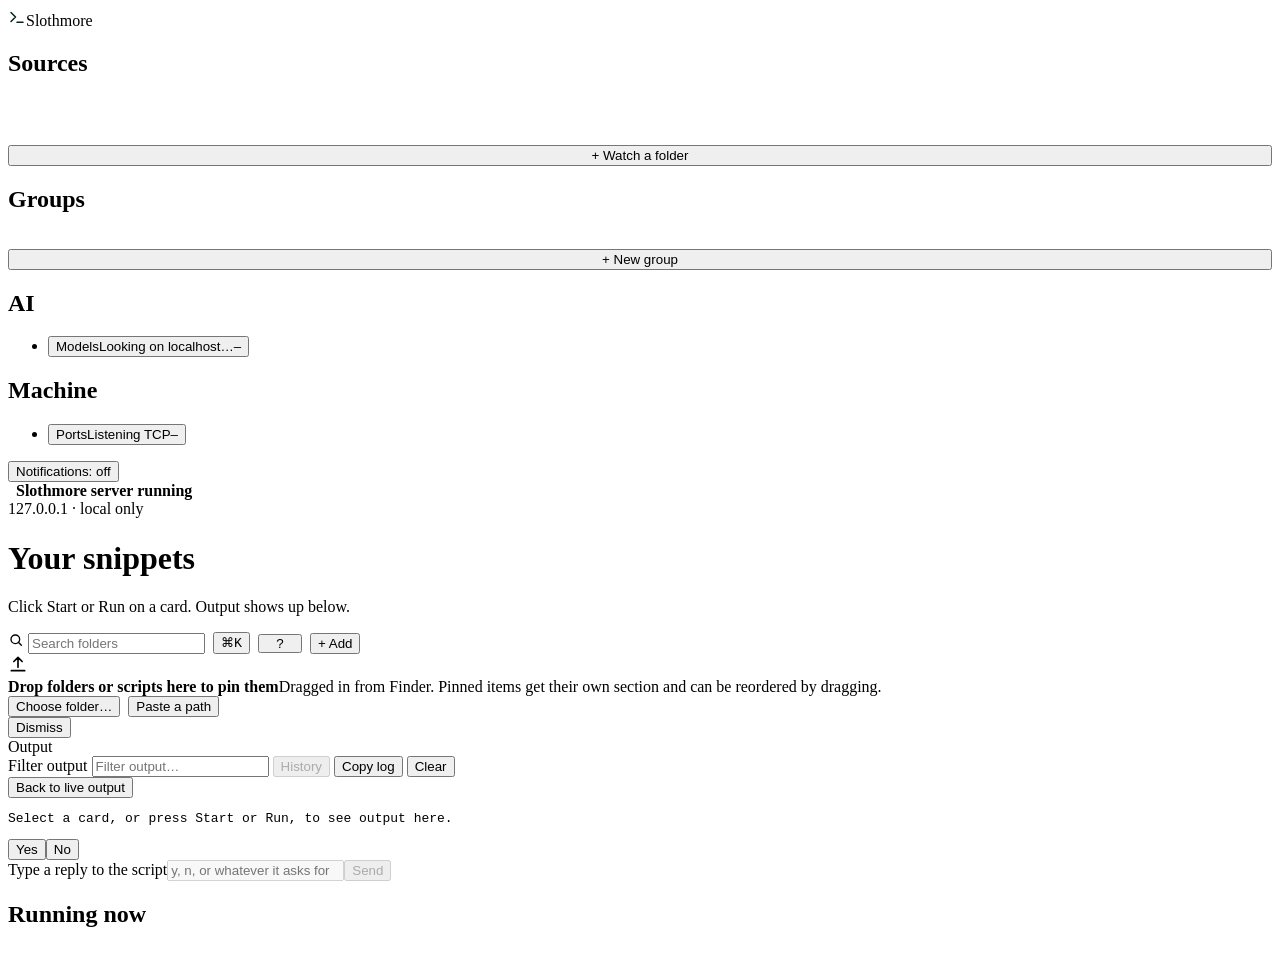
==== commit 8c6da700: "v0.2.0: security and reliability fixes" ====
--- a/static/index.html
+++ b/static/index.html
@@ -8,565 +8,7 @@
 <link rel="icon" type="image/png" href="/icons/icon-192.png">
 <link rel="apple-touch-icon" href="/icons/apple-touch-icon.png">
 <meta name="theme-color" content="#070B10">
-<style>
-@font-face{font-family:"JetBrains Mono";src:url("/fonts/JetBrainsMono-Variable.woff2") format("woff2-variations"),url("/fonts/JetBrainsMono-Variable.woff2") format("woff2");font-weight:100 800;font-style:normal;font-display:swap}
-@font-face{font-family:"JetBrains Mono";src:url("/fonts/JetBrainsMono-Italic-Variable.woff2") format("woff2-variations"),url("/fonts/JetBrainsMono-Italic-Variable.woff2") format("woff2");font-weight:100 800;font-style:italic;font-display:swap}
-:root{
-  --bg:#070B10;
-  --bg-elevated:#0C1219;
-  --surface:rgba(16,22,31,.78);
-  --surface-solid:#10161F;
-  --border:rgba(148,187,194,.16);
-  --border-strong:rgba(180,220,224,.28);
-  --ink:#E8EEF5;
-  --muted:#A0ABB8;
-  --chip:rgba(62,224,212,.12);
-  --accent:#3EE0D4;
-  --accent-dim:rgba(62,224,212,.16);
-  --accent-ink:#042321;
-  --amber:#F5C451;
-  --danger:#FF9B7A;
-  --term:#080C11;
-  --term-fg:#E3E6EA;
-  --term-muted:#9AA3AF;
-  --font:"JetBrains Mono",ui-monospace,SFMono-Regular,Menlo,Consolas,monospace;
-  --mono:var(--font);
-  --sans:var(--font);
-  --info:var(--font);
-  --ui-feat:"calt" 0,"liga" 0;
-  --code-feat:"calt" 1,"liga" 1,"zero" 1;
-  --glow:0 0 0 1px rgba(62,224,212,.28),0 0 28px rgba(62,224,212,.16);
-  --radius:12px;
-}
-*{box-sizing:border-box}
-html,body{min-height:100%}
-html{color-scheme:dark}
-body{
-  margin:0;
-  color:var(--ink);
-  font:13.5px/1.45 var(--font);
-  font-weight:500;
-  font-style:normal;
-  font-feature-settings:var(--ui-feat);
-  letter-spacing:-.01em;
-  background-color:var(--bg);
-  background-image:
-    radial-gradient(ellipse 900px 520px at 8% -8%, rgba(62,224,212,.11), transparent 58%),
-    radial-gradient(ellipse 640px 480px at 100% 0%, rgba(56,110,220,.08), transparent 50%),
-    linear-gradient(rgba(148,187,194,.045) 1px, transparent 1px),
-    linear-gradient(90deg, rgba(148,187,194,.045) 1px, transparent 1px);
-  background-size:auto,auto,48px 48px,48px 48px;
-  background-attachment:fixed;
-}
-button,input,select,textarea{font:inherit;color:inherit;font-feature-settings:var(--ui-feat)}
-button{cursor:pointer}
-[hidden]{display:none!important}
-button:focus-visible,a:focus-visible,input:focus-visible,select:focus-visible,textarea:focus-visible{outline:2px solid var(--accent);outline-offset:2px}
-::selection{background:rgba(62,224,212,.28);color:var(--ink)}
-::placeholder{color:var(--muted);opacity:.85}
-input:-webkit-autofill,
-input:-webkit-autofill:hover,
-input:-webkit-autofill:focus{
-  -webkit-box-shadow:0 0 0 1000px var(--surface-solid) inset;
-  -webkit-text-fill-color:var(--ink);
-  caret-color:var(--ink);
-}
-h1,h2,h3{margin:0;font-family:var(--font);font-style:normal;font-feature-settings:var(--ui-feat)}
-h1{font-weight:800;letter-spacing:-.04em}
-h2{font-weight:700;letter-spacing:-.03em}
-h3{font-weight:600;letter-spacing:-.02em}
-p{margin:0}
-
-/* typographic roles: JetBrains Mono everywhere, hierarchy via weight / italic / tracking */
-.info, .nav .sub, header.top p, #drop .txt span, #notice .msg, #term .state,
-#reply label, #running .r-sub:not(.url), .shortcut-desc, #running .none,
-section.group .hint, .status, .empty-state, dialog .opt p, dialog .dlg-head p,
-#past, .lastrun, .grp-sub, .form-note, .toast span, .rename-hint, .watch-opts,
-.card-err, .deps, .card .cmd.pick, #groupMsg, .ai-empty, .ai-privacy, .card .ai-note, #confirmDlg .c-body{
-  font-family:var(--font);font-weight:300;font-style:italic;font-feature-settings:var(--ui-feat);letter-spacing:0;
-}
-.code, #out, #term .bar .cmd, .card .path, .card .cmd:not(.pick), .folder-sub,
-.health, .hist-meta, .pal-sub, .mono, #readmeMeta, #readmeBody.raw, .md-view code,
-.md-view pre code, .env-mask-row, #reply input, .term-tools input, .term-tools .hits,
-.watch-opts select, textarea#envText, .count, #running .r-sub.url, .hist-meta,
-.st-badge, .order-row .n, #readmeBody.raw, .ai-url, .ai-model .m-name, .ai-model .m-meta, .ai-agent .a-cwd,
-.ai-agent .a-stats, .ai-port-row input, .card .ai-tags, .agent-chip{
-  font-style:normal;font-weight:400;font-feature-settings:var(--code-feat);letter-spacing:0;
-}
-
-.shell{display:flex;flex-wrap:wrap;gap:32px;padding:32px;max-width:1440px;margin:0 auto}
-aside{flex:0 0 256px;display:flex;flex-direction:column;gap:28px}
-main{flex:999 1 560px;min-width:0;display:flex;flex-direction:column;gap:24px}
-.brand{display:flex;align-items:center;gap:10px;font-size:17px;font-weight:800;letter-spacing:-.04em;font-family:var(--font);font-style:normal;font-feature-settings:var(--ui-feat)}
-.mark{
-  width:32px;height:32px;border-radius:8px;
-  background:linear-gradient(145deg,var(--accent),#149E96);
-  box-shadow:0 0 18px rgba(62,224,212,.35);
-  display:flex;align-items:center;justify-content:center;
-}
-.eyebrow{font-family:var(--font);font-size:10.5px;letter-spacing:.14em;text-transform:uppercase;color:var(--accent);font-weight:500;font-style:normal;font-feature-settings:var(--ui-feat)}
-.btn{
-  min-height:44px;display:inline-flex;align-items:center;justify-content:center;gap:6px;
-  padding:0 16px;border:1px solid var(--border-strong);border-radius:8px;
-  background:rgba(16,22,31,.7);font-family:var(--font);font-weight:500;font-size:12.5px;letter-spacing:-.01em;text-decoration:none;color:var(--ink);font-style:normal;font-feature-settings:var(--ui-feat);
-  backdrop-filter:blur(10px);-webkit-backdrop-filter:blur(10px);
-  transition:border-color .15s ease,background .15s ease,box-shadow .15s ease,color .15s ease;
-}
-.btn:hover{border-color:rgba(62,224,212,.45);background:rgba(62,224,212,.08)}
-.btn.primary{background:var(--accent);border-color:var(--accent);color:var(--accent-ink);box-shadow:0 0 20px rgba(62,224,212,.22)}
-.btn.primary:hover{background:#6AEAE0;border-color:#6AEAE0;color:var(--accent-ink)}
-.btn.ghost{border-color:transparent;background:transparent;color:var(--muted);font-weight:500;backdrop-filter:none}
-.btn.ghost:hover{background:rgba(255,255,255,.04);color:var(--ink);border-color:transparent}
-.btn:disabled{opacity:.5;cursor:not-allowed;box-shadow:none}
-.nav{list-style:none;margin:0;padding:0;display:flex;flex-direction:column;gap:4px}
-.nav button{width:100%;min-height:44px;display:flex;align-items:center;justify-content:space-between;gap:8px;padding:0 12px;border:0;border-radius:8px;background:transparent;text-align:left;font-family:var(--font);font-weight:500;font-size:13px;font-style:normal;font-feature-settings:var(--ui-feat);transition:background .15s ease}
-.nav button:hover{background:rgba(255,255,255,.04)}
-.nav button[aria-current="true"]{background:var(--accent-dim);font-weight:600;box-shadow:inset 2px 0 0 var(--accent)}
-.nav .sub{display:block;font-size:11px;color:var(--muted);overflow:hidden;text-overflow:ellipsis;white-space:nowrap;max-width:168px}
-.count{font-family:var(--mono);font-size:12px;color:var(--accent)}
-.dashed{border:1px dashed var(--border-strong);background:transparent;color:var(--muted)}
-.dashed:hover{border-color:var(--accent);color:var(--ink);background:var(--accent-dim)}
-.server{display:flex;flex-direction:column;gap:4px;font-size:12.5px;font-family:var(--font);font-weight:500;font-style:normal}
-.dot{width:8px;height:8px;border-radius:50%;background:var(--accent);display:inline-block;box-shadow:0 0 8px rgba(62,224,212,.8)}
-.dot.off{background:transparent;border:1.5px solid var(--muted);width:7px;height:7px;box-shadow:none}
-.mono{font-family:var(--mono);font-size:12px;color:var(--muted)}
-header.top{display:flex;flex-wrap:wrap;align-items:flex-end;justify-content:space-between;gap:16px}
-header.top h1{font-size:28px;line-height:1.15;letter-spacing:-.045em;font-weight:800}
-header.top p{font-family:var(--info);color:var(--muted);margin-top:4px}
-.search{position:relative;display:flex;align-items:center;color:var(--muted);font-family:var(--font);font-weight:500}
-.search svg{position:absolute;left:12px}
-.search input{
-  width:260px;min-height:44px;padding:0 12px 0 36px;font-size:13px;
-  border:1px solid var(--border-strong);border-radius:8px;
-  background:var(--surface-solid);color:var(--ink);
-}
-.search input:hover,.search input:focus{border-color:rgba(62,224,212,.5)}
-#drop{
-  border:1.5px dashed var(--border-strong);border-radius:var(--radius);
-  padding:20px 24px;display:flex;align-items:center;gap:16px;flex-wrap:wrap;
-  background:var(--surface);backdrop-filter:blur(14px);-webkit-backdrop-filter:blur(14px);
-  transition:border-color .15s ease,background .15s ease,box-shadow .15s ease;
-}
-#drop.drag{border-color:var(--accent);background:rgba(62,224,212,.08);box-shadow:var(--glow)}
-#drop .ico{
-  width:44px;height:44px;border-radius:50%;
-  background:var(--accent-dim);color:var(--accent);
-  display:flex;align-items:center;justify-content:center;flex:0 0 44px;
-  box-shadow:0 0 16px rgba(62,224,212,.15);
-}
-#drop .txt{flex:1 1 200px}
-#drop .txt b{display:block;font-size:14px;font-family:var(--font);font-weight:600;font-style:normal;letter-spacing:-.02em}
-#drop .txt span{display:block;font-family:var(--info);font-size:13px;color:var(--muted)}
-#notice{
-  display:none;align-items:center;gap:12px;flex-wrap:wrap;
-  padding:12px 16px;border:1px solid rgba(245,196,81,.4);border-radius:10px;
-  background:#1A1710;
-}
-#notice.show{display:flex}
-#notice .msg{flex:1 1 240px;font-family:var(--info)}
-.runrow{display:flex;flex-wrap:wrap;gap:16px;align-items:stretch}
-#term{
-  flex:999 1 520px;min-width:0;background:var(--term);border-radius:var(--radius);
-  color:var(--term-fg);display:flex;flex-direction:column;overflow:hidden;
-  border:1px solid var(--border);box-shadow:inset 0 1px 0 rgba(255,255,255,.04),0 0 40px rgba(0,0,0,.25);
-}
-#term .bar{display:flex;flex-wrap:wrap;align-items:center;justify-content:space-between;gap:12px;padding:10px 16px;border-bottom:1px solid rgba(255,255,255,.08);background:rgba(255,255,255,.02)}
-#term .bar .name{font-weight:600;font-family:var(--font);font-size:13px;letter-spacing:-.02em;color:var(--accent);font-style:normal;font-feature-settings:var(--ui-feat)}
-#term .bar .cmd{font-family:var(--mono);font-size:12px;color:var(--term-muted);margin-left:10px}
-#term .state{font-size:13px;color:var(--term-muted)}
-#term .state.wait{color:var(--amber)}
-#term .state.run{color:var(--accent)}
-#term .btn{border-color:#3A4553;background:transparent;color:var(--term-fg);backdrop-filter:none}
-#term .btn:hover{border-color:var(--accent);background:rgba(62,224,212,.08)}
-#out{margin:0;padding:16px 20px;height:300px;overflow:auto;font:13px/1.6 var(--font);font-weight:400;font-style:normal;font-feature-settings:var(--code-feat);letter-spacing:0;white-space:pre-wrap;word-break:break-word;color:var(--term-fg)}
-#out.empty{color:var(--term-muted)}
-#answer{padding:0 20px 18px;display:flex;flex-direction:column;gap:12px}
-#yn{display:none;flex-wrap:wrap;gap:8px;align-items:center}
-#yn.show{display:flex}
-#yn .yes{background:var(--amber);border-color:var(--amber);color:#14171C;font-weight:700;padding:0 22px;box-shadow:0 0 18px rgba(245,196,81,.25)}
-#yn .yes:hover{background:#FFD36A;border-color:#FFD36A;color:#14171C}
-#yn .no{padding:0 22px}
-#reply{display:flex;flex-wrap:wrap;align-items:center;gap:10px}
-#reply label{font-size:12px;color:var(--term-muted)}
-#reply input{flex:1 1 220px;min-height:44px;padding:0 12px;border:1px solid #3A4553;border-radius:8px;background:#0E1115;color:var(--term-fg);font-family:var(--mono);font-size:13px}
-#reply input:disabled{opacity:.5}
-#running{
-  flex:1 1 340px;min-width:0;
-  background:var(--surface);border:1px solid var(--border);border-radius:var(--radius);
-  padding:16px;display:flex;flex-direction:column;gap:8px;
-  backdrop-filter:blur(14px);-webkit-backdrop-filter:blur(14px);
-}
-#runningList{display:flex;flex-direction:column;gap:6px}
-#running .r{
-  display:flex;align-items:center;justify-content:space-between;gap:10px;
-  padding:8px 10px;border-radius:8px;border:1px solid transparent;
-  background:rgba(255,255,255,.025);cursor:pointer;
-  transition:border-color .15s ease,background .15s ease;
-}
-#running .r:hover{border-color:var(--border-strong);background:rgba(62,224,212,.06)}
-#running .r.sel{border-color:rgba(62,224,212,.45);background:rgba(62,224,212,.09)}
-#running .r.stopped{opacity:.84}
-#running .r.stopped:hover{opacity:1}
-#running .r-main{display:flex;align-items:center;gap:9px;min-width:0;flex:1}
-#running .r-text{min-width:0;flex:1}
-#running .r-name{display:block;font-family:var(--font);font-weight:600;font-style:normal;letter-spacing:-.02em;color:var(--ink);overflow:hidden;text-overflow:ellipsis;white-space:nowrap}
-#running .r:hover .r-name{color:var(--accent)}
-#running .r-sub{font-family:var(--info);font-size:12px;color:var(--muted);overflow:hidden;text-overflow:ellipsis;white-space:nowrap}
-#running .r-sub.url{font-family:var(--mono);font-size:11.5px}
-#running .r-sub.wait{color:var(--amber)}
-#running .r-sub.url{color:var(--accent)}
-#running .r-actions{display:flex;align-items:center;gap:6px;flex-shrink:0}
-.btn.sm{min-height:32px;padding:0 10px;font-size:12px;border-radius:7px}
-.btn.xs{min-height:28px;padding:0 9px;font-size:11.5px;border-radius:6px;white-space:nowrap}
-.kbd{
-  display:inline-flex;align-items:center;justify-content:center;
-  padding:2px 6px;border-radius:5px;border:1px solid var(--border-strong);
-  background:rgba(8,12,17,.8);font-family:var(--mono);font-size:11px;color:var(--muted);line-height:1.2;
-}
-.card-tools{display:flex;flex-wrap:wrap;gap:6px;align-items:center}
-.pill-btn{
-  min-height:26px;padding:0 9px;border-radius:999px;border:1px solid var(--border);
-  background:rgba(8,12,17,.65);color:var(--muted);font-family:var(--mono);font-size:11px;
-  display:inline-flex;align-items:center;gap:5px;transition:border-color .15s ease,color .15s ease,background .15s ease;
-}
-.pill-btn:hover{border-color:var(--border-strong);color:var(--ink)}
-.pill-btn[aria-pressed="true"],.pill-btn[aria-expanded="true"]{
-  border-color:rgba(62,224,212,.55);background:var(--accent-dim);color:var(--accent);
-}
-.preset-save-row{display:flex;gap:6px;align-items:center}
-.env-box{
-  display:flex;flex-direction:column;gap:8px;padding:10px;border-radius:8px;
-  background:rgba(8,12,17,.75);border:1px solid var(--border);
-}
-.env-head{display:flex;align-items:center;justify-content:space-between;gap:8px}
-.env-head span{font-family:var(--font);font-size:10.5px;font-weight:500;color:var(--muted);text-transform:uppercase;letter-spacing:.12em;font-style:normal;font-feature-settings:var(--ui-feat)}
-.env-mask-list{display:flex;flex-direction:column;gap:4px}
-.env-mask-row{display:flex;align-items:center;justify-content:space-between;gap:8px;font-family:var(--mono);font-size:11.5px;padding:3px 6px;border-radius:5px;background:rgba(255,255,255,.025)}
-.env-k{color:var(--accent);overflow:hidden;text-overflow:ellipsis;white-space:nowrap}
-.env-v{color:var(--muted);letter-spacing:.08em}
-.env-textarea{
-  width:100%;min-height:68px;padding:8px 10px;border:1px solid var(--border-strong);border-radius:7px;
-  background:var(--term);color:var(--ink);font-family:var(--mono);font-size:12px;line-height:1.45;resize:vertical;
-}
-.restart-pill{
-  font-family:var(--mono);font-size:10.5px;color:var(--amber);
-  background:rgba(245,196,81,.12);border:1px solid rgba(245,196,81,.28);
-  border-radius:5px;padding:1px 5px;white-space:nowrap;
-}
-#paletteDlg{max-width:620px;padding:0;overflow:hidden}
-.pal-wrap{display:flex;flex-direction:column}
-.pal-top{display:flex;align-items:center;gap:10px;padding:14px 16px;border-bottom:1px solid var(--border)}
-.pal-top input{
-  flex:1;background:transparent;border:0;color:var(--ink);font-family:var(--font);font-size:14px;font-weight:500;outline:none;min-height:32px;font-feature-settings:var(--ui-feat);
-}
-.pal-list{max-height:360px;overflow:auto;padding:8px;display:flex;flex-direction:column;gap:4px}
-.pal-item{
-  display:flex;align-items:center;justify-content:space-between;gap:10px;
-  padding:10px 12px;border-radius:8px;border:1px solid transparent;cursor:pointer;
-}
-.pal-item:hover,.pal-item.active{border-color:rgba(62,224,212,.45);background:rgba(62,224,212,.08)}
-.pal-left{min-width:0;flex:1;display:flex;flex-direction:column;gap:2px}
-.pal-title{display:flex;align-items:center;gap:8px;font-family:var(--font);font-weight:600;font-style:normal;letter-spacing:-.02em;color:var(--ink)}
-.pal-sub{font-family:var(--mono);font-size:11.5px;color:var(--muted);overflow:hidden;text-overflow:ellipsis;white-space:nowrap}
-.pal-actions{display:flex;align-items:center;gap:6px;flex-shrink:0}
-.pal-foot{
-  display:flex;flex-wrap:wrap;gap:12px;align-items:center;justify-content:space-between;
-  padding:10px 16px;border-top:1px solid var(--border);background:rgba(255,255,255,.02);
-  font-family:var(--info);font-size:12px;color:var(--muted);
-}
-.shortcut-grid{display:grid;grid-template-columns:auto 1fr;gap:10px 16px;align-items:center}
-.shortcut-desc{font-family:var(--info);color:var(--muted);font-size:13px}
-#running .none{font-family:var(--info);color:var(--muted);font-size:13px}
-.chips{display:flex;flex-wrap:wrap;gap:8px}
-.chip{
-  min-height:44px;padding:0 16px;border:1px solid var(--border-strong);border-radius:22px;
-  background:rgba(16,22,31,.7);font-weight:500;font-family:var(--font);font-size:11.5px;letter-spacing:.02em;font-style:normal;font-feature-settings:var(--ui-feat);
-  color:var(--ink);transition:background .15s ease,border-color .15s ease,color .15s ease,box-shadow .15s ease;
-}
-.chip:hover{border-color:rgba(62,224,212,.45)}
-.chip[aria-pressed="true"]{background:var(--accent);border-color:var(--accent);color:var(--accent-ink);font-weight:600;box-shadow:0 0 16px rgba(62,224,212,.22)}
-section.group{display:flex;flex-direction:column;gap:12px}
-section.group .head{display:flex;flex-wrap:wrap;align-items:center;gap:12px}
-section.group h2{font-size:18px;letter-spacing:-.02em}
-section.group .hint{font-family:var(--info);font-size:13px;color:var(--muted)}
-.grid{display:grid;grid-template-columns:repeat(auto-fill,minmax(280px,1fr));gap:16px}
-.card{
-  background:var(--surface);border:1px solid var(--border);border-radius:var(--radius);
-  padding:16px;display:flex;flex-direction:column;gap:12px;min-width:0;cursor:pointer;
-  backdrop-filter:blur(14px);-webkit-backdrop-filter:blur(14px);
-  transition:border-color .15s ease,box-shadow .15s ease,background .15s ease,transform .15s ease;
-}
-.card:hover{border-color:var(--border-strong);background:rgba(22,30,42,.86)}
-.card.sel{border-color:var(--accent);box-shadow:var(--glow)}
-.card.over{border-color:var(--accent);box-shadow:var(--glow)}
-.card .row{display:flex;align-items:flex-start;justify-content:space-between;gap:8px}
-.card .title{display:flex;align-items:center;gap:8px;min-width:0;color:var(--muted)}
-.card .title h3{color:var(--ink);font-family:var(--font);font-weight:600;font-style:normal;letter-spacing:-.02em;font-feature-settings:var(--ui-feat)}
-.card h3{font-size:14px;overflow-wrap:anywhere}
-.badge{
-  background:var(--chip);color:var(--accent);border:1px solid rgba(62,224,212,.22);
-  border-radius:6px;padding:2px 8px;font-size:11px;font-weight:500;white-space:nowrap;
-  font-family:var(--mono);letter-spacing:.08em;text-transform:uppercase;font-weight:500;font-style:normal;font-feature-settings:var(--ui-feat);
-}
-.card .path{font-family:var(--mono);font-size:12px;color:var(--muted);overflow-wrap:anywhere}
-.card .cmd{
-  background:rgba(0,0,0,.35);border:1px solid var(--border);border-radius:8px;
-  padding:8px 10px;font-family:var(--mono);font-size:12.5px;color:#C5D0DC;overflow-wrap:anywhere;
-}
-.card .cmd .cmd-args{color:var(--accent);font-weight:500}
-.card .cmd.err{color:var(--danger);border-color:rgba(255,155,122,.28)}
-.card .field{display:flex;align-items:center;gap:8px}
-.card .field-lbl{font-family:var(--font);font-size:10.5px;color:var(--muted);text-transform:uppercase;letter-spacing:.12em;flex:0 0 auto;font-weight:500;font-style:normal;font-feature-settings:var(--ui-feat)}
-.card .args-input,.card .card-select{
-  flex:1 1 0;min-width:0;min-height:36px;padding:0 10px;
-  border:1px solid var(--border-strong);border-radius:8px;
-  background:rgba(8,12,17,.85);color:var(--ink);
-  font-family:var(--mono);font-size:12px;
-  transition:border-color .15s ease,box-shadow .15s ease;
-}
-.card .args-input:hover,.card .card-select:hover{border-color:rgba(62,224,212,.5)}
-.card .args-input:focus,.card .card-select:focus{border-color:var(--accent);outline:none;box-shadow:0 0 0 2px rgba(62,224,212,.18)}
-.card .url-row{
-  display:flex;align-items:center;gap:6px;
-  font-family:var(--mono);font-size:12px;color:var(--accent);
-  overflow:hidden;text-overflow:ellipsis;white-space:nowrap;
-}
-.card .url-row a{color:var(--accent);text-decoration:none;overflow:hidden;text-overflow:ellipsis}
-.card .url-row a:hover{text-decoration:underline}
-.card .bottom{display:flex;flex-wrap:wrap;align-items:center;justify-content:space-between;gap:8px;margin-top:auto}
-.status{display:flex;align-items:center;gap:8px;font-family:var(--info);font-size:13px;color:var(--muted)}
-.status.run{color:var(--accent);font-weight:600}
-.status.wait{color:var(--amber);font-weight:600}
-.actions{display:flex;gap:8px;align-items:center}
-.card .unpin{min-height:32px;min-width:32px;padding:0;border:0;border-radius:6px;background:transparent;color:var(--muted)}
-.card .unpin:hover{background:rgba(255,255,255,.06);color:var(--ink)}
-.empty-state{font-family:var(--info);
-  background:var(--surface);border:1px solid var(--border);border-radius:var(--radius);
-  padding:24px;display:flex;flex-direction:column;gap:12px;align-items:flex-start;
-  backdrop-filter:blur(14px);-webkit-backdrop-filter:blur(14px);
-}
-dialog{
-  border:1px solid var(--border-strong);border-radius:14px;padding:0;
-  max-width:560px;width:calc(100% - 32px);
-  background:linear-gradient(180deg,rgba(18,26,36,.96),rgba(10,14,20,.98));
-  color:var(--ink);box-shadow:0 24px 80px rgba(0,0,0,.55),var(--glow);
-}
-dialog::backdrop{background:rgba(4,7,10,.72);backdrop-filter:blur(6px)}
-dialog form{padding:24px;display:flex;flex-direction:column;gap:16px}
-dialog form > div p{font-family:var(--info)}
-dialog .opt{
-  background:rgba(255,255,255,.03);border:1px solid var(--border);border-radius:var(--radius);
-  padding:16px;display:flex;flex-direction:column;gap:10px;
-}
-dialog .opt h3{font-size:15px}
-dialog .opt p{font-family:var(--info);color:var(--muted)}
-dialog .line{display:flex;flex-wrap:wrap;gap:8px}
-dialog .line input{
-  flex:1 1 220px;min-height:44px;padding:0 12px;border:1px solid var(--border-strong);
-  border-radius:8px;background:var(--surface-solid);font-family:var(--mono);font-size:13px;color:var(--ink);
-}
-.vh{position:absolute;width:1px;height:1px;overflow:hidden;clip:rect(0 0 0 0)}
-#dlgMsg{color:var(--danger)}
-
-.term-tools{display:flex;flex-wrap:wrap;align-items:center;gap:8px;padding:8px 16px;border-bottom:1px solid rgba(255,255,255,.06);background:rgba(255,255,255,.015)}
-.term-tools input{flex:1 1 160px;min-width:0;min-height:32px;padding:0 10px;border:1px solid #3A4553;border-radius:7px;background:rgba(8,12,17,.8);font-family:var(--mono);font-size:12px;color:var(--term-fg)}
-.term-tools input:focus{border-color:var(--accent);outline:none}
-.term-tools .hits{font-family:var(--mono);font-size:11px;color:var(--term-muted);min-width:64px}
-#term .term-tools .btn{min-height:32px;padding:0 10px;font-size:12px}
-#past{display:none;align-items:center;justify-content:space-between;gap:10px;flex-wrap:wrap;padding:8px 16px;background:rgba(245,196,81,.08);border-bottom:1px solid rgba(245,196,81,.25);font-family:var(--info);font-size:12.5px;color:var(--amber)}
-#past.show{display:flex}
-#out mark{background:rgba(245,196,81,.3);color:inherit;border-radius:2px}
-.health{font-family:var(--mono);font-size:11px;color:var(--muted);display:flex;flex-wrap:wrap;gap:2px 10px}
-.health b{color:var(--ink);font-weight:500}
-.lastrun{font-family:var(--info);font-size:12px;color:var(--muted)}
-.lastrun.bad{color:var(--danger)}
-.pill-btn.auto{border-style:dashed}
-.pill-btn.muted{opacity:.55}
-.grp{display:flex;flex-direction:column;gap:6px;padding:10px 12px;border:1px solid var(--border);border-radius:9px;background:rgba(16,22,31,.55)}
-.grp-top{display:flex;align-items:center;justify-content:space-between;gap:6px}
-.grp-name{border:0;background:transparent;padding:0;font-family:var(--font);font-weight:600;font-style:normal;letter-spacing:-.02em;color:var(--ink);text-align:left;overflow:hidden;text-overflow:ellipsis;white-space:nowrap;min-width:0;font-feature-settings:var(--ui-feat)}
-.grp-name:hover{color:var(--accent)}
-.grp-sub{font-family:var(--info);font-size:11.5px;color:var(--muted);overflow:hidden;text-overflow:ellipsis;white-space:nowrap}
-.grp-sub.bad{color:var(--danger);white-space:normal}
-.grp-btns{display:flex;gap:4px}
-.icon-btn{min-width:28px;min-height:28px;padding:0;border-radius:6px;border:1px solid var(--border);background:rgba(8,12,17,.65);color:var(--muted);display:inline-flex;align-items:center;justify-content:center}
-.icon-btn:hover{border-color:var(--accent);color:var(--accent)}
-.dlg-body{padding:24px;display:flex;flex-direction:column;gap:16px}
-.dlg-head{display:flex;justify-content:space-between;align-items:flex-start;gap:12px}
-.dlg-head p{font-family:var(--info);color:var(--muted)}
-.hist-list{display:flex;flex-direction:column;gap:6px;max-height:420px;overflow:auto}
-.hist-row{display:flex;align-items:center;justify-content:space-between;gap:10px;padding:10px 12px;border:1px solid var(--border);border-radius:8px;background:rgba(255,255,255,.02)}
-.hist-main{min-width:0;display:flex;flex-direction:column;gap:2px}
-.hist-when{font-family:var(--font);font-weight:600;font-style:normal;font-size:13px;letter-spacing:-.02em}
-.hist-meta{font-family:var(--mono);font-size:11.5px;color:var(--muted);overflow:hidden;text-overflow:ellipsis;white-space:nowrap}
-.st-badge{font-family:var(--mono);font-size:10.5px;padding:1px 6px;border-radius:5px;border:1px solid var(--border-strong);color:var(--muted);margin-left:6px}
-.st-badge.ok{color:var(--accent);border-color:rgba(62,224,212,.4)}
-.st-badge.bad{color:var(--danger);border-color:rgba(255,155,122,.4)}
-.st-badge.run{color:var(--amber);border-color:rgba(245,196,81,.4)}
-.form-grid{display:flex;flex-direction:column;gap:10px}
-.form-row{display:flex;align-items:center;gap:10px;flex-wrap:wrap;font-family:var(--font);font-size:13px;font-weight:500;font-style:normal}
-.form-row input[type=number],.form-row input[type=text]{min-height:38px;padding:0 10px;border:1px solid var(--border-strong);border-radius:8px;background:var(--surface-solid);color:var(--ink);font-family:var(--mono);font-size:13px}
-.form-row input[type=checkbox]{width:16px;height:16px;accent-color:var(--accent)}
-.form-note{font-family:var(--info);font-size:12px;color:var(--muted)}
-.pick-list{display:flex;flex-direction:column;gap:4px;max-height:220px;overflow:auto;padding:6px;border:1px solid var(--border);border-radius:8px}
-.pick-list label{display:flex;align-items:center;gap:8px;font-family:var(--font);font-size:13px;font-weight:500;font-style:normal;padding:4px 6px;border-radius:6px}
-.pick-list label:hover{background:rgba(255,255,255,.03)}
-.pick-list .pk-path{font-family:var(--mono);font-size:11px;color:var(--muted);margin-left:auto;overflow:hidden;text-overflow:ellipsis;white-space:nowrap;max-width:50%}
-.order-list{display:flex;flex-direction:column;gap:4px}
-.order-row{display:flex;align-items:center;gap:6px;padding:6px 8px;border-radius:7px;background:rgba(62,224,212,.06);border:1px solid rgba(62,224,212,.2);font-family:var(--font);font-size:13px;font-weight:500;font-style:normal}
-.order-row .n{font-family:var(--mono);font-size:11px;color:var(--accent);width:18px}
-.order-row .nm{flex:1;min-width:0;overflow:hidden;text-overflow:ellipsis;white-space:nowrap}
-#toasts{position:fixed;right:20px;bottom:20px;display:flex;flex-direction:column;gap:8px;z-index:40;max-width:min(360px,calc(100% - 40px))}
-.toast{padding:12px 14px;border-radius:10px;border:1px solid var(--border-strong);background:linear-gradient(180deg,rgba(18,26,36,.97),rgba(10,14,20,.98));box-shadow:0 12px 40px rgba(0,0,0,.45);display:flex;flex-direction:column;gap:2px;cursor:pointer}
-.toast b{font-family:var(--font);font-size:13px;font-weight:600;font-style:normal;letter-spacing:-.02em}
-.toast span{font-family:var(--info);font-size:12.5px;color:var(--muted)}
-.toast.fail{border-color:rgba(255,155,122,.5)}
-.toast.prompt{border-color:rgba(245,196,81,.5)}
-.toast.finish,.toast.test{border-color:rgba(62,224,212,.45)}
-@media (max-width:640px){#toasts{left:12px;right:12px;bottom:12px;max-width:none}.toast{padding:9px 12px}.toast:nth-last-child(n+3){display:none}}
-
-
-.card .title{min-width:0}
-.tt{display:flex;flex-direction:column;min-width:0;gap:1px}
-.tt-row{display:flex;align-items:center;gap:4px;min-width:0}
-.card h3[data-rename]{cursor:text}
-.rename-btn{min-width:24px;min-height:24px;border:0;background:transparent;color:var(--muted);opacity:0;border-radius:5px;padding:0;display:inline-flex;align-items:center;justify-content:center;transition:opacity .15s ease,color .15s ease,background .15s ease}
-.card:hover .rename-btn,.rename-btn:focus-visible{opacity:1}
-.rename-btn:hover{color:var(--accent);background:rgba(62,224,212,.08)}
-@media (hover:none){.rename-btn{opacity:.8}}
-.folder-sub{font-family:var(--mono);font-size:11.5px;color:var(--muted);white-space:nowrap;overflow:hidden;text-overflow:ellipsis;max-width:100%;line-height:1.35}
-.folder-sub .rel-dim{opacity:.7}
-.rename-input{min-width:0;width:100%;min-height:30px;padding:0 8px;border:1px solid var(--accent);border-radius:7px;background:rgba(8,12,17,.9);color:var(--ink);font-family:var(--font);font-weight:600;font-size:14px;font-style:normal;letter-spacing:-.02em;box-shadow:0 0 0 2px rgba(62,224,212,.18);font-feature-settings:var(--ui-feat)}
-.rename-input:focus{outline:none}
-.rename-hint{font-family:var(--info);font-size:11px;color:var(--muted)}
-.card .cmd.pick{color:var(--amber);border-color:rgba(245,196,81,.28);font-family:var(--info)}
-.card-err{font-family:var(--info);font-size:12.5px;color:var(--danger);background:rgba(255,155,122,.06);border:1px solid rgba(255,155,122,.25);border-radius:8px;padding:7px 10px;overflow-wrap:anywhere}
-.deps{display:flex;align-items:center;justify-content:space-between;gap:8px;flex-wrap:wrap;font-family:var(--info);font-size:12.5px;color:var(--amber);background:rgba(245,196,81,.06);border:1px solid rgba(245,196,81,.25);border-radius:8px;padding:6px 8px 6px 10px}
-.deps code{font-family:var(--mono);font-size:11.5px;color:var(--muted)}
-.subgroup{display:flex;flex-direction:column;gap:10px;margin-top:6px}
-.subgroup-head{display:flex;align-items:center;gap:8px;font-family:var(--mono);font-size:12px;color:var(--muted)}
-.subgroup-head b{color:var(--ink);font-weight:500}
-.subgroup-head .badge{font-size:10px}
-.watch-opts{display:flex;align-items:center;gap:6px;font-family:var(--info);font-size:12px;color:var(--muted)}
-.watch-opts select{min-height:30px;padding:0 6px;border:1px solid var(--border-strong);border-radius:7px;background:rgba(8,12,17,.85);font-family:var(--mono);font-size:12px;color:var(--ink)}
-#readmeDlg{max-width:860px;max-height:calc(100vh - 24px)}
-#readmeDlg .dlg-body{max-height:calc(100vh - 48px)}
-#readmeMeta{font-family:var(--mono);font-size:12px;color:var(--muted);overflow:hidden;text-overflow:ellipsis;white-space:nowrap}
-#readmeTools{display:flex;flex-wrap:wrap;gap:8px;align-items:center}
-#readmeBody{overflow:auto;max-height:min(74vh,780px);padding:2px 4px 20px;font-family:var(--font);font-size:14px;line-height:1.65;font-weight:400;font-style:normal;color:var(--ink);font-feature-settings:var(--ui-feat)}
-#readmeBody.raw{font-family:var(--mono);font-size:12.5px;white-space:pre-wrap;word-break:break-word;color:var(--term-fg)}
-.md-view h1,.md-view h2,.md-view h3,.md-view h4,.md-view h5,.md-view h6{font-family:var(--font);font-weight:700;font-style:normal;letter-spacing:-.03em;margin:1.15em 0 .45em;line-height:1.25;color:var(--ink);font-feature-settings:var(--ui-feat)}
-.md-view h1{font-size:1.7em}.md-view h2{font-size:1.35em}.md-view h3{font-size:1.15em}
-.md-view h1:first-child,.md-view h2:first-child,.md-view h3:first-child{margin-top:0}
-.md-view p,.md-view ul,.md-view ol,.md-view blockquote,.md-view table,.md-view pre{margin:0 0 0.75em}
-.md-view ul,.md-view ol{padding-left:1.35em}
-.md-view li{margin:0.2em 0}
-.md-view li > ul,.md-view li > ol{margin:.25em 0}
-.md-view blockquote{margin-left:0;padding:6px 12px;border-left:3px solid var(--accent);background:rgba(62,224,212,.06);color:var(--muted);border-radius:0 8px 8px 0;font-weight:300;font-style:italic}
-.md-view blockquote p{margin:0}
-.md-view code{font-family:var(--mono);font-size:.86em;background:rgba(255,255,255,.06);border:1px solid var(--border);border-radius:4px;padding:.05em .35em}
-.md-view pre{background:rgba(0,0,0,.4);border:1px solid var(--border);border-radius:8px;padding:12px 14px;overflow:auto}
-.md-view pre code{background:none;border:0;padding:0;font-size:12.5px;color:var(--term-fg)}
-.md-view a{color:var(--accent);text-decoration:none}
-.md-view a:hover{text-decoration:underline}
-.md-view img{max-width:min(100%,220px);height:auto;border-radius:8px;border:1px solid var(--border);background:rgba(255,255,255,.03)}
-.md-view hr{border:0;border-top:1px solid var(--border-strong);margin:1.2em 0}
-.md-view table{border-collapse:collapse;width:100%;font-size:13.5px;display:block;overflow:auto}
-.md-view th,.md-view td{border:1px solid var(--border-strong);padding:6px 10px;text-align:left}
-.md-view th{font-family:var(--font);font-weight:600;font-style:normal;background:rgba(62,224,212,.08)}
-.md-view td{font-family:var(--font);font-weight:400;font-style:normal}
-
-@media (max-width:720px){
-  .shell{padding:16px;gap:22px}
-  aside{flex-basis:100%}
-  header.top h1{font-size:22px;letter-spacing:-.04em}
-  header.top > div:last-child{flex:1 1 100%;width:100%;justify-content:flex-start}
-  .search{flex:1 1 100%;min-width:0}
-  .search input{width:100%;min-width:0}
-  #drop{padding:16px}
-  #drop .txt{flex:1 1 160px}
-  #out{height:220px}
-  #reply{flex-direction:column;align-items:stretch}
-  #reply input{width:100%;flex:1 1 auto}
-  #reply button{align-self:flex-end}
-  .chip{padding:0 12px}
-  .grid{grid-template-columns:1fr}
-}
-
-/* ---------- AI: model servers, running agents, MCP/agent badges ---------- */
-.ai-nav{display:flex;flex-direction:column;gap:6px}
-.ai-nav .nav button .sub{max-width:150px}
-.ai-nav .count.live{color:var(--accent)}
-#aiPanel{
-  background:var(--surface);border:1px solid var(--border);border-radius:var(--radius);
-  padding:16px;display:flex;flex-direction:column;gap:16px;
-  backdrop-filter:blur(14px);-webkit-backdrop-filter:blur(14px);
-}
-#aiPanel .ai-head{display:flex;flex-wrap:wrap;align-items:center;justify-content:space-between;gap:10px}
-#aiPanel .ai-head h2{font-size:18px;letter-spacing:-.02em}
-#aiPanel .ai-head .ai-tools{display:flex;gap:6px;flex-wrap:wrap}
-#aiPanel h3.eyebrow{margin:0}
-.ai-sub{display:flex;flex-direction:column;gap:10px}
-.ai-grid{display:grid;grid-template-columns:repeat(auto-fill,minmax(300px,1fr));gap:12px}
-.ai-card{
-  border:1px solid var(--border);border-radius:10px;background:rgba(8,12,17,.55);
-  padding:14px;display:flex;flex-direction:column;gap:10px;min-width:0;
-}
-.ai-card.off{border-style:dashed;opacity:.88}
-.ai-card .ai-top{display:flex;align-items:center;justify-content:space-between;gap:8px}
-.ai-card .ai-name{display:flex;align-items:center;gap:8px;font-weight:600;letter-spacing:-.02em;min-width:0}
-.ai-card .ai-url{font-size:12px;color:var(--accent);text-decoration:none;overflow:hidden;text-overflow:ellipsis;white-space:nowrap}
-.ai-card .ai-url:hover{text-decoration:underline}
-.ai-models{display:flex;flex-direction:column;gap:2px;max-height:212px;overflow:auto;padding-right:2px}
-.ai-model{display:flex;align-items:center;gap:8px;padding:5px 6px;border-radius:6px;font-size:12px;min-width:0}
-.ai-model .m-text{flex:1;min-width:0;display:flex;flex-direction:column;gap:1px}
-.ai-model.loaded{background:rgba(62,224,212,.07)}
-.ai-model .m-name{min-width:0;overflow:hidden;text-overflow:ellipsis;white-space:nowrap;color:var(--ink)}
-.ai-model .m-meta{color:var(--muted);font-size:11px;overflow:hidden;text-overflow:ellipsis;white-space:nowrap}
-.ai-model .m-state{font-size:10px;letter-spacing:.1em;text-transform:uppercase;color:var(--muted);white-space:nowrap}
-.ai-model.loaded .m-state{color:var(--accent)}
-.ai-actions{display:flex;flex-wrap:wrap;gap:6px;justify-content:flex-end;margin-top:auto}
-.ai-empty{font-size:12.5px;color:var(--muted)}
-.ai-agents{display:flex;flex-direction:column;gap:6px}
-.ai-agent{
-  display:flex;align-items:center;justify-content:space-between;gap:10px;flex-wrap:wrap;
-  border:1px solid var(--border);border-radius:9px;background:rgba(8,12,17,.55);padding:10px 12px;
-}
-.ai-agent.flash{border-color:var(--accent);box-shadow:var(--glow)}
-.ai-agent .a-main{display:flex;align-items:center;gap:10px;min-width:0;flex:1 1 260px}
-.ai-agent .a-text{min-width:0;display:flex;flex-direction:column;gap:2px}
-.ai-agent .a-name{font-weight:600;letter-spacing:-.02em;display:flex;align-items:center;gap:8px;flex-wrap:wrap}
-.ai-agent .a-cwd{font-size:12px;color:var(--muted);overflow:hidden;text-overflow:ellipsis;white-space:nowrap}
-.ai-agent .a-stats{font-size:11px;color:var(--muted);display:flex;gap:2px 10px;flex-wrap:wrap}
-.ai-agent .a-stats b{color:var(--ink);font-weight:500}
-.ai-agent .a-link{border:0;background:transparent;padding:0;color:var(--accent);font-size:12px;text-align:left}
-.ai-agent .a-link:hover{text-decoration:underline}
-.ai-agent .a-actions{display:flex;gap:6px;flex-shrink:0}
-.ai-privacy{font-size:11.5px;color:var(--muted)}
-.badge.ai{color:#C7B8FF;background:rgba(150,124,255,.12);border-color:rgba(150,124,255,.32)}
-.agent-chip{
-  display:inline-flex;align-items:center;gap:5px;border:1px solid rgba(62,224,212,.32);border-radius:999px;
-  padding:1px 8px 1px 6px;font-size:10.5px;color:var(--accent);background:rgba(62,224,212,.08);white-space:nowrap;cursor:pointer;
-}
-.agent-chip .dot{width:6px;height:6px}
-.agent-chip:hover{background:rgba(62,224,212,.16)}
-.card .ai-tags{font-size:11.5px;color:#C7B8FF;overflow-wrap:anywhere}
-.card .ai-note{font-size:12px;color:var(--muted);border-left:2px solid rgba(150,124,255,.45);padding-left:8px}
-.card .agent-chips{display:flex;flex-wrap:wrap;gap:6px}
-#confirmDlg{max-width:480px}
-#confirmDlg .c-body{font-size:13px;color:var(--muted);white-space:pre-line}
-.btn.danger{border-color:rgba(255,155,122,.5);color:var(--danger)}
-.btn.danger:hover{background:rgba(255,155,122,.12);border-color:var(--danger)}
-#aiDlg{max-width:560px}
-.ai-port-row{display:flex;align-items:center;gap:10px}
-.ai-port-row label{flex:1;min-width:0}
-.ai-port-row input{width:170px;min-height:36px;padding:0 10px;border:1px solid var(--border);border-radius:8px;background:rgba(0,0,0,.35)}
-.ai-port-list{display:flex;flex-direction:column;gap:8px;max-height:320px;overflow:auto}
-@media (max-width:720px){
-  .ai-grid{grid-template-columns:1fr}
-  .ai-port-row input{width:130px}
-}
-</style>
+<link rel="stylesheet" href="/app.css">
 </head>
 <body>
 <div class="shell">
@@ -586,6 +28,12 @@
       <h2 class="eyebrow">AI</h2>
       <ul class="nav" id="aiNav"><li><button type="button" data-ai-open="models"><span><span>Models</span><span class="sub">Looking on localhost…</span></span><span class="count">–</span></button></li></ul>
     </nav>
+    <nav aria-label="Ports" class="ai-nav">
+      <h2 class="eyebrow">Machine</h2>
+      <ul class="nav" id="portsNav">
+        <li><button type="button" id="portsBtn" data-ports-open="1" aria-expanded="false"><span><span>Ports</span><span class="sub">Listening TCP</span></span><span class="count" id="portsCount">–</span></button></li>
+      </ul>
+    </nav>
     <button type="button" class="btn dashed" id="notifBtn" style="justify-content:flex-start">Notifications: off</button>
     <div class="server">
       <div style="display:flex;align-items:center;gap:8px;font-weight:600"><span class="dot"></span>Slothmore server running</div>
@@ -646,6 +94,7 @@
     </div>
 
     <section id="aiPanel" aria-label="AI on this machine" hidden></section>
+    <section id="portsPanel" aria-label="Listening ports" hidden></section>
 
     <div class="chips" role="group" aria-label="Filter by type" id="chips"></div>
     <div id="sections" style="display:flex;flex-direction:column;gap:28px"></div>
@@ -666,7 +115,7 @@
     <div class="opt">
       <h3>Pin a folder or script</h3>
       <p>Paste a path, or choose it. You can also drag it onto the page.</p>
-      <div class="line"><label class="vh" for="pinPath">Folder or script path</label><input id="pinPath" type="text" placeholder="~/scripts/email-events"><button type="button" class="btn primary" id="pinGo">Pin</button><button type="button" class="btn" id="pinPick">Choose…</button></div>
+      <div class="line"><label class="vh" for="pinPath">Folder or script path</label><input id="pinPath" type="text" placeholder="~/Projects/my-script"><button type="button" class="btn primary" id="pinGo">Pin</button><button type="button" class="btn" id="pinPick">Choose…</button></div>
     </div>
     <p id="dlgMsg" style="min-height:20px"></p>
   </form>
@@ -818,1731 +267,6 @@
 </dialog>
 
 <script src="/markdown.js"></script>
-<script>
-"use strict";
-const $ = (s) => document.querySelector(s);
-const esc = (s) => String(s == null ? "" : s).replace(/[&<>"']/g, (c) => ({"&":"&amp;","<":"&lt;",">":"&gt;",'"':"&quot;","'":"&#39;"}[c]));
-const YN = /[\[(]\s*(?:[yY](?:es)?\s*[\/|]\s*[nN](?:o)?|[nN](?:o)?\s*[\/|]\s*[yY](?:es)?)\s*[\])]/;
-const FOLDER = '<svg width="18" height="18" viewBox="0 0 24 24" fill="none" stroke="currentColor" stroke-width="1.8" stroke-linecap="round" stroke-linejoin="round" aria-hidden="true" style="flex:0 0 18px"><path d="M3 7a2 2 0 0 1 2-2h4l2 2h8a2 2 0 0 1 2 2v8a2 2 0 0 1-2 2H5a2 2 0 0 1-2-2z"/></svg>';
-const PENCIL = '<svg width="13" height="13" viewBox="0 0 24 24" fill="none" stroke="currentColor" stroke-width="2" stroke-linecap="round" stroke-linejoin="round" aria-hidden="true"><path d="M4 20h4L19 9l-4-4L4 16z"/><path d="M13.5 6.5l4 4"/></svg>';
-const PLAY = '<svg width="11" height="11" viewBox="0 0 24 24" fill="currentColor" aria-hidden="true"><path d="M6 4l14 8-14 8z"/></svg>';
-const STOP = '<svg width="11" height="11" viewBox="0 0 24 24" fill="currentColor" aria-hidden="true"><rect x="5" y="5" width="14" height="14" rx="2"/></svg>';
-const OPEN = '<svg width="13" height="13" viewBox="0 0 24 24" fill="none" stroke="currentColor" stroke-width="2" stroke-linecap="round" stroke-linejoin="round" aria-hidden="true"><path d="M14 4h6v6M20 4l-9 9M18 14v5a1 1 0 0 1-1 1H5a1 1 0 0 1-1-1V7a1 1 0 0 1 1-1h5"/></svg>';
-
-const RESTART_ICO = '<svg width="12" height="12" viewBox="0 0 24 24" fill="none" stroke="currentColor" stroke-width="2.2" stroke-linecap="round" stroke-linejoin="round" aria-hidden="true"><path d="M21 12a9 9 0 1 1-2.64-6.36"/><path d="M21 3v6h-6"/></svg>';
-const S = { items: [], watch: [], pinned: 0, port: null, kind: "all", source: "all", q: "", sel: null,
-            es: null, esId: null, esSeq: 0, last: "", dragId: null, argsDraft: {}, pendingRender: false,
-            presetOpen: {}, envOpen: {}, envReveal: {}, envDraft: {}, palIdx: 0, palItems: [],
-            groups: [], settings: null, evSeq: -1, past: null, filter: "", histId: null, editGroup: null, groupOrder: [] };
-
-// ---------------------------------------------------------------- api
-async function api(path, method, body) {
-  const opt = { method: method || "GET", headers: {} };
-  if (body !== undefined) { opt.headers["Content-Type"] = "application/json"; opt.body = JSON.stringify(body); }
-  let res;
-  try { res = await fetch(path, opt); } catch (e) { return { ok: false, status: 0, data: { error: "Can't reach the launcher server." } }; }
-  let data = {};
-  try { data = await res.json(); } catch (e) {}
-  return { ok: res.ok, status: res.status, data };
-}
-
-function applyListing(d) {
-  if (!d || !d.items) return;
-  // CPU/memory change every sample; patch those in place instead of re-rendering every card.
-  const json = JSON.stringify(d, (k, v) => (k === "health" ? undefined : v));
-  S.items = d.items;
-  if (json === S.last) { updateHealth(); return; }
-  S.last = json;
-  S.watch = d.watch; S.pinned = d.pinned; S.port = d.port; S.groups = d.groups || [];
-  render();
-  if (typeof palDlg !== "undefined" && palDlg.open) renderPalette();
-}
-async function refresh() {
-  if (S.dragId) return;
-  const r = await api("/api/items");
-  if (r.ok) applyListing(r.data);
-  syncStream();
-  renderTermHeader();
-  pollEvents();
-}
-
-// ---------------------------------------------------------------- health helpers
-function fmtBytes(n) {
-  if (n == null) return "–";
-  if (n < 1024 * 1024) return Math.round(n / 1024) + " KB";
-  if (n < 1024 * 1024 * 1024) return (n / 1048576).toFixed(n < 10485760 ? 1 : 0) + " MB";
-  return (n / 1073741824).toFixed(2) + " GB";
-}
-function fmtDur(sec) {
-  sec = Math.max(0, Math.floor(sec));
-  if (sec < 60) return sec + "s";
-  if (sec < 3600) return Math.floor(sec / 60) + "m " + String(sec % 60).padStart(2, "0") + "s";
-  if (sec < 86400) return Math.floor(sec / 3600) + "h " + String(Math.floor(sec % 3600 / 60)).padStart(2, "0") + "m";
-  return Math.floor(sec / 86400) + "d " + Math.floor(sec % 86400 / 3600) + "h";
-}
-function fmtAgo(ts) {
-  const d = Date.now() / 1000 - ts;
-  if (d < 60) return "just now";
-  if (d < 3600) return Math.floor(d / 60) + " min ago";
-  if (d < 86400) return Math.floor(d / 3600) + " h ago";
-  return new Date(ts * 1000).toLocaleDateString(undefined, { month: "short", day: "numeric" });
-}
-function fmtWhen(ts) {
-  return new Date(ts * 1000).toLocaleString(undefined, { month: "short", day: "numeric", hour: "2-digit", minute: "2-digit", second: "2-digit" });
-}
-function healthInner(it, short) {
-  const h = it.health;
-  const up = it.started_at ? '<span data-since="' + it.started_at + '">' + fmtDur(Date.now() / 1000 - it.started_at) + "</span>" : "–";
-  if (!h) return short ? "up " + up : '<span>CPU <b>…</b></span><span>MEM <b>…</b></span><span>UP <b>' + up + "</b></span>";
-  if (short) return h.cpu.toFixed(1) + "% · " + fmtBytes(h.rss) + " · up " + up;
-  return '<span>CPU <b>' + h.cpu.toFixed(1) + '%</b></span><span>MEM <b>' + fmtBytes(h.rss) + '</b></span><span>UP <b>' + up + "</b></span>" +
-    (h.procs > 1 ? "<span>" + h.procs + " procs</span>" : "");
-}
-function updateHealth() {
-  document.querySelectorAll("[data-health-for]").forEach((el) => {
-    const it = S.items.find((x) => x.id === el.dataset.healthFor);
-    if (it && it.running) el.innerHTML = healthInner(it, el.dataset.short === "1");
-  });
-}
-setInterval(() => {
-  const now = Date.now() / 1000;
-  document.querySelectorAll("[data-since]").forEach((el) => { el.textContent = fmtDur(now - Number(el.dataset.since)); });
-}, 1000);
-
-// ---------------------------------------------------------------- notifications (browser + in-page)
-function browserNotifyOK() {
-  return typeof Notification !== "undefined" && Notification.permission === "granted";
-}
-let evBusy = false;
-async function pollEvents() {
-  if (evBusy) return;            // overlapping refreshes must not deliver the same event twice
-  evBusy = true;
-  try {
-    const ns = S.settings && S.settings.notify;
-    const browser = ns && ns.enabled && ns.browser && browserNotifyOK() ? 1 : 0;
-    const r = await api("/api/events?after=" + S.evSeq + "&browser=" + browser);
-    if (!r.ok) return;
-    const first = S.evSeq < 0, prev = S.evSeq;
-    S.evSeq = Math.max(S.evSeq, r.data.seq);
-    if (first) return;
-    (r.data.events || []).filter((ev) => ev.seq > prev).forEach(showEvent);
-  } finally { evBusy = false; }
-}
-function showEvent(ev) {
-  const ns = (S.settings && S.settings.notify) || {};
-  const visible = document.visibilityState === "visible";
-  if (visible || ev.kind === "test") toast(ev);
-  if ((!visible || ev.kind === "test") && ns.browser && browserNotifyOK()) {
-    try {
-      const n = new Notification(ev.title, { body: ev.body, tag: "launcher-" + (ev.id || "test") + "-" + ev.kind, icon: "/icons/icon-192.png" });
-      n.onclick = () => { window.focus(); if (ev.id) select(ev.id); n.close(); };
-    } catch (e) {}
-  }
-}
-function toast(ev) {
-  const box = $("#toasts");
-  const el = document.createElement("div");
-  el.className = "toast " + ev.kind;
-  el.setAttribute("role", "status");
-  el.innerHTML = "<b>" + esc(ev.title) + "</b><span>" + esc(ev.body) + "</span>";
-  el.onclick = () => { if (ev.id) select(ev.id); el.remove(); };
-  box.appendChild(el);
-  while (box.children.length > 4) box.firstChild.remove();
-  setTimeout(() => el.remove(), 8000);
-}
-async function loadSettings() {
-  const r = await api("/api/settings");
-  if (r.ok) { S.settings = r.data; renderNotifBtn(); S.last = ""; render(); }
-}
-function renderNotifBtn() {
-  const ns = S.settings && S.settings.notify;
-  $("#notifBtn").textContent = "Notifications: " + (ns && ns.enabled ? "on" : "off");
-}
-
-// ---------------------------------------------------------------- notices
-function notify(msg, actions) {
-  $("#noticeMsg").textContent = msg;
-  const box = $("#noticeActions"); box.innerHTML = "";
-  (actions || []).forEach((a) => {
-    const b = document.createElement("button");
-    b.type = "button"; b.className = "btn"; b.textContent = a.label; b.onclick = () => { a.run(); hideNotice(); };
-    box.appendChild(b);
-  });
-  $("#notice").classList.add("show");
-}
-function hideNotice() { $("#notice").classList.remove("show"); }
-$("#noticeClose").onclick = hideNotice;
-
-// ---------------------------------------------------------------- rendering
-function statusOf(it) {
-  if (it.running) {
-    if (it.prompt) return { cls: "wait", label: "Waiting for input" };
-    return { cls: "run", label: "Running" + (it.port ? " · :" + it.port : "") };
-  }
-  if (it.auto_restart_status) {
-    return { cls: "wait", label: "Auto-restart: " + it.auto_restart_status };
-  }
-  if (it.has_run && it.exit_code !== null && it.exit_code !== undefined) {
-    if (it.exit_code === 0) return { cls: "", label: "Finished" };
-    if (it.exit_code < 0) return { cls: "", label: "Stopped" };
-    return { cls: "", label: "Exited (code " + it.exit_code + ")" };
-  }
-  return { cls: "", label: "Stopped" };
-}
-
-function matchesKind(it) {
-  switch (S.kind) {
-    case "web": return it.web;
-    case "python": return it.lang === "python";
-    case "node": return it.lang === "node";
-    case "scripts": return !it.web && it.startable;
-    case "ai": return !!it.ai || !!(it.agents && it.agents.length);
-    default: return true;
-  }
-}
-function visible(it) {
-  if (!matchesKind(it)) return false;
-  if (S.q) { const q = S.q.toLowerCase(); if (![it.name, it.folder, it.base_name, it.rel, it.path].some((v) => v && String(v).toLowerCase().includes(q))) return false; }
-  return true;
-}
-
-function getArgs(it) {
-  return S.argsDraft[it.id] !== undefined ? S.argsDraft[it.id] : (it.args || "");
-}
-function envToText(vars) {
-  return (vars || []).map((v) => v.key + "=" + v.value).join("\n");
-}
-function isEditingSections() {
-  const ae = document.activeElement;
-  const sec = $("#sections");
-  return !!(ae && sec && sec.contains(ae) && (ae.tagName === "INPUT" || ae.tagName === "SELECT" || ae.tagName === "TEXTAREA"));
-}
-
-function subLine(it) {
-  // Folder name stays visible under a custom name; nested items show their path inside the watched folder.
-  const rel = it.rel && it.rel.indexOf("/") !== -1 ? it.rel : null;
-  const folder = it.folder || it.base_name || it.name;
-  if (rel) {
-    const cut = rel.lastIndexOf("/");
-    return '<span class="rel-dim">' + esc(rel.slice(0, cut + 1)) + "</span>" + esc(rel.slice(cut + 1));
-  }
-  if (it.custom_name || (folder && folder !== it.name)) return esc(folder);
-  return "";
-}
-function aOrAn(word) { return esc((/^[aeiou]/i.test(word) ? "an " : "a ") + word); }
-function titleHtml(it) {
-  if (S.renaming === it.id) {
-    return '<div class="tt" style="flex:1"><input class="rename-input" type="text" maxlength="80" data-rename-input="' + esc(it.id) + '" value="' + esc(it.custom_name || "") + '" placeholder="' + esc(it.base_name || it.folder || "") + '" aria-label="Custom name for ' + esc(it.folder || it.name) + '" spellcheck="false" autocomplete="off">' +
-      '<span class="rename-hint">Enter saves · Esc cancels · empty clears</span><div class="folder-sub">' + (subLine(it) || esc(it.folder || it.name)) + "</div></div>";
-  }
-  const sub = subLine(it);
-  return '<div class="tt"><div class="tt-row"><h3 data-rename="' + esc(it.id) + '" title="Double-click to rename">' + esc(it.name) + '</h3>' +
-    '<button type="button" class="rename-btn" data-rename-btn="' + esc(it.id) + '" aria-label="Rename ' + esc(it.name) + '" title="Custom name">' + PENCIL + "</button></div>" +
-    (sub ? '<div class="folder-sub" title="' + esc(it.rel || it.folder || "") + '">' + sub + "</div>" : "") + "</div>";
-}
-
-function cardHtml(it, draggable) {
-  const st = statusOf(it);
-  const dot = it.running ? '<span class="dot" aria-hidden="true"></span>' : '<span class="dot off" aria-hidden="true"></span>';
-  const argsVal = it.supports_args ? getArgs(it) : "";
-  let actions = "";
-  if (it.url) actions += '<a class="btn sm" href="' + esc(it.url) + '" target="_blank" rel="noopener">Open ' + OPEN + '</a>';
-  if (it.running) {
-    actions += '<button type="button" class="btn sm" data-act="restart" title="Restart">' + RESTART_ICO + ' Restart</button>';
-    actions += '<button type="button" class="btn sm" data-act="stop">' + STOP + ' Stop</button>';
-  } else if (it.startable) {
-    actions += '<button type="button" class="btn primary" data-act="start">' + PLAY + ' ' + (it.web ? "Start" : "Run") + '</button>';
-  }
-
-  let cmd = "";
-  if (it.static) {
-    const note = (it.html_files && it.html_files.length === 1) ? ' <span class="cmd-args">· ' + esc(it.html_files[0]) + '</span>' : "";
-    cmd = '<div class="cmd"><span class="cmd-base">' + esc(it.cmd || "python -m http.server") + '</span>' + note + '</div>';
-  } else if (it.cmd) {
-    cmd = '<div class="cmd"><span class="cmd-base">' + esc(it.cmd) + '</span><span class="cmd-args">' + (argsVal ? " " + esc(argsVal) : "") + '</span></div>';
-  } else if (it.needs_choice) {
-    cmd = '<div class="cmd pick">Choose ' + aOrAn((it.choice_label || "command").toLowerCase()) + ' to run below.</div>';
-  } else {
-    cmd = '<div class="cmd err">' + esc(it.error || "Nothing to run") + '</div>';
-  }
-
-  let extra = "";
-  if (it.missing_tool && it.error) extra += '<div class="card-err" data-missing-tool="' + esc(it.missing_tool) + '">' + esc(it.error) + "</div>";
-  if (it.choices && it.choices.length) {
-    const copts = (it.needs_choice ? '<option value="" selected disabled>Choose ' + aOrAn((it.choice_label || "command").toLowerCase()) + '…</option>' : "") +
-      it.choices.map((c) => '<option value="' + esc(c.key) + '"' + (c.key === it.choice ? " selected" : "") + ">" + esc(c.label) + "</option>").join("");
-    extra += '<div class="field"><label class="field-lbl" for="choice-' + esc(it.id) + '">' + esc(it.choice_label || "Run") + '</label>' +
-      '<select class="card-select" id="choice-' + esc(it.id) + '" data-choice-pick="' + esc(it.id) + '">' + copts + "</select></div>";
-  }
-  if (it.deps_missing && it.install_cmd) {
-    const blocked = it.install_missing_tool;
-    extra += '<div class="deps" data-deps-for="' + esc(it.id) + '"><span>Dependencies not installed · <code>' + esc(it.install_cmd) + "</code></span>" +
-      '<button type="button" class="btn xs" data-install="' + esc(it.id) + '"' + (blocked || it.running ? " disabled" : "") +
-      ' title="' + esc(blocked ? blocked + " isn't installed" : "Runs " + it.install_cmd + " here; output shows below") + '">Install</button></div>';
-  }
-  if (it.static && it.html_files && it.html_files.length > 1) {
-    const opts = it.html_files.map((f) =>
-      '<option value="' + esc(f) + '"' + (f === it.html_file ? " selected" : "") + '>' + esc(f) + "</option>"
-    ).join("");
-    extra += '<div class="field"><label class="field-lbl" for="html-' + esc(it.id) + '">Page</label>' +
-      '<select class="card-select" id="html-' + esc(it.id) + '" data-html-pick="' + esc(it.id) + '">' + opts + "</select></div>";
-  }
-  if (it.supports_args) {
-    extra += '<div class="field"><label class="field-lbl" for="args-' + esc(it.id) + '">Args</label>' +
-      '<input class="args-input" id="args-' + esc(it.id) + '" type="text" data-args-for="' + esc(it.id) + '" value="' + esc(argsVal) + '" placeholder="e.g. -reset" spellcheck="false" autocomplete="off">' +
-      '<button type="button" class="btn xs" data-preset-open="' + esc(it.id) + '" title="Save args as named preset">+ Preset</button></div>';
-    if (S.presetOpen[it.id]) {
-      extra += '<div class="preset-save-row">' +
-        '<input class="args-input" type="text" data-preset-name-for="' + esc(it.id) + '" placeholder="Preset name (e.g. reset)" spellcheck="false" autocomplete="off">' +
-        '<button type="button" class="btn xs primary" data-preset-save="' + esc(it.id) + '">Save</button>' +
-        '<button type="button" class="btn xs" data-preset-cancel="' + esc(it.id) + '" aria-label="Cancel preset">✕</button></div>';
-    }
-    const presets = it.presets || [];
-    if (presets.length) {
-      const matched = presets.find((pr) => pr.args === argsVal);
-      const popts = '<option value="">Presets…</option>' + presets.map((pr) =>
-        '<option value="' + esc(pr.name) + '"' + (matched && matched.name === pr.name ? " selected" : "") + '>' + esc(pr.name + " (" + (pr.args || "none") + ")") + "</option>"
-      ).join("");
-      extra += '<div class="field"><label class="field-lbl" for="preset-' + esc(it.id) + '">Preset</label>' +
-        '<select class="card-select" id="preset-' + esc(it.id) + '" data-preset-pick="' + esc(it.id) + '">' + popts + "</select>" +
-        '<button type="button" class="btn xs" data-preset-del="' + esc(it.id) + '" title="Delete selected preset" aria-label="Delete preset"' + (matched ? "" : " disabled") + ">✕</button></div>";
-    }
-  }
-  if (it.url) {
-    extra += '<div class="url-row"><a href="' + esc(it.url) + '" target="_blank" rel="noopener">' + esc(it.url) + "</a></div>";
-  }
-  if (it.running) {
-    extra += '<div class="health" data-health-for="' + esc(it.id) + '">' + healthInner(it, false) + "</div>";
-  } else if (it.last_run && !it.has_run) {
-    const lr = it.last_run;
-    const bad = lr.status === "failed";
-    extra += '<div class="lastrun' + (bad ? " bad" : "") + '">Last run ' + esc(fmtAgo(lr.started)) + " · " +
-      esc(lr.status === "failed" ? "exit " + lr.exit_code : lr.status) + "</div>";
-  }
-  if (it.startable) {
-    const envVars = it.env_vars || [];
-    const envOpen = !!S.envOpen[it.id];
-    const ns = (S.settings && S.settings.notify) || { enabled: false, all_items: true };
-    const nEff = it.notify === null || it.notify === undefined ? ns.all_items : it.notify;
-    const nLabel = "Notify" + (it.notify === null || it.notify === undefined ? " · auto" : "");
-    const nTitle = (ns.enabled ? "" : "Notifications are off in settings. ") +
-      (it.notify === null || it.notify === undefined ? "Follows the global setting. Click to choose on/off." : "Click to cycle: on → off → auto.");
-    extra += '<div class="card-tools">' +
-      '<button type="button" class="pill-btn" data-toggle-env="' + esc(it.id) + '" aria-expanded="' + envOpen + '">Env' + (envVars.length ? " (" + envVars.length + ")" : "") + "</button>" +
-      '<button type="button" class="pill-btn" data-toggle-crash="' + esc(it.id) + '" aria-pressed="' + (!!it.auto_restart_crash) + '" title="Auto-restart on non-zero exit (max 3 in 60s)">On crash</button>' +
-      '<button type="button" class="pill-btn" data-toggle-watch="' + esc(it.id) + '" aria-pressed="' + (!!it.auto_restart_watch) + '" title="Auto-restart when files in this folder change">On change</button>' +
-      '<button type="button" class="pill-btn' + (it.notify == null ? " auto" : "") + (ns.enabled ? "" : " muted") + '" data-toggle-notify="' + esc(it.id) + '" aria-pressed="' + (!!nEff) + '" title="' + esc(nTitle) + '">' + nLabel + "</button>" +
-      ((it.last_run || it.has_run) ? '<button type="button" class="pill-btn" data-history="' + esc(it.id) + '" title="Past runs and logs">History' + (it.last_run ? " (" + it.last_run.count + ")" : "") + "</button>" : "") +
-      (it.readme ? '<button type="button" class="pill-btn" data-readme="' + esc(it.id) + '" title="' + esc(it.readme.name) + '">README</button>' : "") +
-      "</div>";
-    if (envOpen) {
-      const revealed = !!S.envReveal[it.id];
-      if (!revealed && envVars.length > 0) {
-        const rows = envVars.map((ev) =>
-          '<div class="env-mask-row"><span class="env-k">' + esc(ev.key) + '</span><span class="env-v">••••••••</span></div>'
-        ).join("");
-        extra += '<div class="env-box"><div class="env-head"><span>Env (masked)</span><div style="display:flex;gap:6px">' +
-          '<button type="button" class="btn xs" data-env-reveal="' + esc(it.id) + '">Reveal & Edit</button>' +
-          '<button type="button" class="btn xs ghost" data-toggle-env="' + esc(it.id) + '">Close</button></div></div>' +
-          '<div class="env-mask-list">' + rows + "</div></div>";
-      } else {
-        const txt = S.envDraft[it.id] !== undefined ? S.envDraft[it.id] : envToText(envVars);
-        extra += '<div class="env-box"><div class="env-head"><span>Env (KEY=VALUE)</span><div style="display:flex;gap:6px">' +
-          (envVars.length ? '<button type="button" class="btn xs" data-env-reveal="' + esc(it.id) + '">Mask</button>' : "") +
-          '</div></div>' +
-          '<textarea class="env-textarea" data-env-text-for="' + esc(it.id) + '" rows="3" placeholder="API_KEY=secret&#10;DEBUG=1" spellcheck="false">' + esc(txt) + "</textarea>" +
-          '<div style="display:flex;gap:6px;justify-content:flex-end">' +
-          '<button type="button" class="btn xs" data-env-cancel="' + esc(it.id) + '">Cancel</button>' +
-          '<button type="button" class="btn xs primary" data-env-save="' + esc(it.id) + '">Save Env</button></div></div>';
-      }
-    }
-  } else if (it.readme) {
-    extra += '<div class="card-tools"><button type="button" class="pill-btn" data-readme="' + esc(it.id) + '" title="' + esc(it.readme.name) + '">README</button></div>';
-  }
-
-  if (it.agents && it.agents.length) {
-    extra = '<div class="agent-chips">' + it.agents.map((a) => '<button type="button" class="agent-chip" data-agent-chip="' + a.pid + '" title="' + esc(a.name + " is running in this folder (PID " + a.pid + ")") + '"><span class="dot" aria-hidden="true"></span>' + esc(a.chip) + "</button>").join("") + "</div>" + extra;
-  }
-  if (it.note) extra = '<div class="ai-note">' + esc(it.note) + "</div>" + extra;
-  const aiLbl = it.ai && it.ai.label ? it.ai.label : "";
-  const kindBadge = '<span class="badge' + (aiLbl && aiLbl.toUpperCase() === String(it.kind).toUpperCase() ? " ai" : "") + '">' + esc(it.kind) + "</span>" +
-    (aiLbl && aiLbl.toUpperCase() !== String(it.kind).toUpperCase() ? '<span class="badge ai">' + esc(aiLbl) + "</span>" : "");
-  const aiTags = it.ai && it.ai.tags && it.ai.tags.length ? '<div class="ai-tags">' + esc(it.ai.tags.join(" · ")) + "</div>" : "";
-  const restartPill = it.restart_count > 0 ? '<span class="restart-pill" title="Auto-restart count">↺ ' + it.restart_count + "</span>" : "";
-  const unpin = draggable ? '<button type="button" class="unpin" data-act="unpin" aria-label="Unpin ' + esc(it.name) + '" title="Unpin">✕</button>' : "";
-  return '<article class="card' + (S.sel === it.id ? " sel" : "") + '" data-id="' + esc(it.id) + '"' + (draggable ? ' draggable="true"' : "") + '>' +
-    '<div class="row"><div class="title">' + FOLDER + titleHtml(it) + '</div><div style="display:flex;gap:4px;align-items:center">' + restartPill + kindBadge + unpin + '</div></div>' +
-    '<div class="path">' + esc(it.path) + '</div>' + aiTags + cmd + extra +
-    '<div class="bottom"><span class="status ' + st.cls + '">' + dot + esc(st.label) + '</span><div class="actions">' + actions + '</div></div></article>';
-}
-
-function watchGrids(its) {
-  // Top-level cards first, then nested folders and monorepo packages under a small path heading.
-  const top = its.filter((i) => !i.parent);
-  const groups = new Map();
-  its.filter((i) => i.parent).forEach((i) => {
-    if (!groups.has(i.parent)) groups.set(i.parent, { ws: !!i.workspace, items: [] });
-    groups.get(i.parent).items.push(i);
-  });
-  let html = top.length ? '<div class="grid">' + top.map((i) => cardHtml(i, false)).join("") + "</div>" : "";
-  Array.from(groups.keys()).sort().forEach((k) => {
-    const g = groups.get(k);
-    html += '<div class="subgroup" data-subgroup="' + esc(k) + '"><div class="subgroup-head"><b>' + esc(k) + "/</b>" +
-      (g.ws ? '<span class="badge">monorepo</span>' : '<span>nested</span>') + "</div>" +
-      '<div class="grid">' + g.items.map((i) => cardHtml(i, false)).join("") + "</div></div>";
-  });
-  return html;
-}
-
-function render() {
-  // sidebar
-  const total = S.items.length;
-  let nav = '<li><button type="button" data-src="all" aria-current="' + (S.source === "all") + '"><span>Everything</span><span class="count">' + total + '</span></button></li>';
-  S.watch.forEach((w) => {
-    nav += '<li><button type="button" data-src="' + esc(w.path) + '" aria-current="' + (S.source === w.path) + '"><span><span>' + esc(w.name) + '</span><span class="sub">Watching all subfolders</span></span><span class="count">' + w.count + '</span></button></li>';
-  });
-  nav += '<li><button type="button" data-src="pinned" aria-current="' + (S.source === "pinned") + '"><span><span>Pinned</span><span class="sub">Handpicked</span></span><span class="count">' + S.pinned + '</span></button></li>';
-  $("#nav").innerHTML = nav;
-  $("#serverInfo").textContent = "127.0.0.1:" + S.port + " · local only";
-  $("#groupNav").innerHTML = S.groups.length ? S.groups.map((g) => {
-    const st = g.status;
-    let sub = g.running + "/" + g.total + " running · " + g.names.join(", ");
-    let subCls = "";
-    if (st && st.busy) sub = st.text;
-    else if (st && st.errors && st.errors.length) { sub = st.text + ": " + st.errors.join("; "); subCls = " bad"; }
-    return '<div class="grp" data-group="' + esc(g.id) + '"><div class="grp-top">' +
-      '<button type="button" class="grp-name" data-group-edit="' + esc(g.id) + '" title="Edit group">' + esc(g.name) + "</button>" +
-      '<div class="grp-btns">' +
-      '<button type="button" class="icon-btn" data-group-act="start" data-gid="' + esc(g.id) + '" title="Start all" aria-label="Start all in ' + esc(g.name) + '">' + PLAY + "</button>" +
-      '<button type="button" class="icon-btn" data-group-act="restart" data-gid="' + esc(g.id) + '" title="Restart all" aria-label="Restart all in ' + esc(g.name) + '">' + RESTART_ICO + "</button>" +
-      '<button type="button" class="icon-btn" data-group-act="stop" data-gid="' + esc(g.id) + '" title="Stop all" aria-label="Stop all in ' + esc(g.name) + '">' + STOP + "</button>" +
-      '</div></div><div class="grp-sub' + subCls + '">' + esc(sub) + "</div></div>";
-  }).join("") : '<p class="form-note">Start a frontend and backend together.</p>';
-
-  // chips
-  const kinds = [["all", "All"], ["web", "Web"], ["python", "Python"], ["node", "Node"], ["scripts", "Scripts"], ["ai", "AI"]];
-  $("#chips").innerHTML = kinds.map((k) => '<button type="button" class="chip" data-kind="' + k[0] + '" aria-pressed="' + (S.kind === k[0]) + '">' + k[1] + "</button>").join("");
-
-  // sections (preserve active input/select focus)
-  if (isEditingSections()) {
-    S.pendingRender = true;
-  } else {
-    S.pendingRender = false;
-    let html = "";
-    const pinned = S.items.filter((i) => i.source === "pinned" && visible(i));
-    if ((S.source === "all" || S.source === "pinned") && (S.pinned > 0 || S.source === "pinned")) {
-      html += '<section class="group" aria-label="Pinned"><div class="head"><h2>Pinned</h2><span class="hint">Handpicked · drag to reorder</span></div>' +
-        (pinned.length ? '<div class="grid" id="pinGrid">' + pinned.map((i) => cardHtml(i, true)).join("") + "</div>"
-                       : '<p class="hint">Nothing pinned yet. Drop a folder or script above.</p>') + "</section>";
-    }
-    S.watch.forEach((w) => {
-      if (!(S.source === "all" || S.source === w.path)) return;
-      const its = S.items.filter((i) => i.source === "watch" && i.root === w.path && visible(i));
-      const dsel = '<select data-watch-depth="' + esc(w.raw) + '" aria-label="Folder depth">' + [1, 2, 3, 4, 5, 6].map((n) => '<option value="' + n + '"' + (n === w.depth ? " selected" : "") + ">" + n + "</option>").join("") + "</select>";
-      const opts = '<span class="watch-opts" title="How many folder levels to look into for projects">Depth ' + dsel + "</span>" +
-        '<button type="button" class="pill-btn" data-watch-loose="' + esc(w.raw) + '" aria-pressed="' + (!!w.loose) + '" title="Show runnable files (.py, .sh, .js, .html) that sit directly in this folder">Loose files</button>';
-      html += '<section class="group" aria-label="' + esc(w.name) + '"><div class="head"><h2>' + esc(w.name) + '</h2><span class="mono">' + esc(w.path) + ' · subfolders</span>' + opts +
-        '<button type="button" class="btn ghost" data-unwatch="' + esc(w.raw) + '" style="min-height:32px;padding:0 8px">Stop watching</button></div>' +
-        (!w.exists ? '<p class="hint">This folder no longer exists.</p>' : its.length ? watchGrids(its) : '<p class="hint">No matching subfolders.</p>') + "</section>";
-    });
-    if (!S.watch.length && !S.pinned) {
-      html = '<div class="empty-state"><h2 style="font-size:18px">Nothing here yet</h2><p style="color:var(--muted)">Watch a folder to list all its subfolders, or drop folders and scripts onto this page to pin them.</p><button type="button" class="btn primary" data-open-add>Add a folder</button></div>';
-    }
-    $("#sections").innerHTML = html;
-  }
-
-  // running list (running first, then stopped/finished from this session)
-  const active = S.items.filter((i) => i.running);
-  const recent = S.items.filter((i) => !i.running && i.has_run);
-  const runItems = active.concat(recent);
-  $("#runningList").innerHTML = runItems.length ? runItems.map((i) => {
-    const st = statusOf(i);
-    const dot = i.running ? '<span class="dot" aria-hidden="true"></span>' : '<span class="dot off" aria-hidden="true"></span>';
-    const subCls = i.running ? (i.prompt ? " wait" : i.url ? " url" : "") : "";
-    const subText = i.running
-      ? (i.prompt ? "waiting for input" : i.url ? i.url.replace(/^https?:\/\//, "") : "running · click for output")
-      : (st.label + " · click to " + (i.web ? "start" : "re-run"));
-    const healthRow = i.running ? '<div class="r-sub" style="font-family:var(--mono);font-size:11px" data-health-for="' + esc(i.id) + '" data-short="1">' + healthInner(i, true) + "</div>" : "";
-    let rActions = "";
-    if (i.running) {
-      if (i.url) rActions += '<a class="btn sm" href="' + esc(i.url) + '" target="_blank" rel="noopener">Open ' + OPEN + "</a>";
-      rActions += '<button type="button" class="btn sm" data-restart="' + esc(i.id) + '" title="Restart ' + esc(i.name) + '" aria-label="Restart ' + esc(i.name) + '">' + RESTART_ICO + "</button>";
-      rActions += '<button type="button" class="btn sm" data-stop="' + esc(i.id) + '" aria-label="Stop ' + esc(i.name) + '">Stop</button>';
-    } else {
-      rActions += '<button type="button" class="btn sm primary" data-start="' + esc(i.id) + '" aria-label="Launch ' + esc(i.name) + '">' + PLAY + " " + (i.web ? "Start" : "Run") + "</button>";
-    }
-    const rowCls = "r" + (i.running ? " running" : " stopped") + (S.sel === i.id ? " sel" : "");
-    return '<div class="' + rowCls + '" data-run-item="' + esc(i.id) + '" data-running="' + (i.running ? "1" : "0") + '" tabindex="0" role="button" aria-label="' + esc(i.name + " — " + subText) + '">' +
-      '<div class="r-main">' + dot + '<div class="r-text"><span class="r-name">' + esc(i.name) + (i.restart_count > 0 ? ' <span class="restart-pill">↺ ' + i.restart_count + '</span>' : "") + '</span><div class="r-sub' + subCls + '">' + esc(subText) + "</div>" + healthRow + "</div></div>" +
-      '<div class="r-actions">' + rActions + "</div></div>";
-  }).join("") : '<p class="none">Nothing running.</p>';
-}
-
-// ---------------------------------------------------------------- terminal
-const term = { lines: [""], col: 0, raf: 0 };
-function termReset() { term.lines = [""]; term.col = 0; }
-function termWrite(s) {
-  for (const ch of s) {
-    if (ch === "\n") { term.lines.push(""); term.col = 0; }
-    else if (ch === "\r") term.col = 0;
-    else if (ch === "\b") { if (term.col > 0) term.col--; }
-    else if (ch === "\x07") {}
-    else { const i = term.lines.length - 1, ln = term.lines[i]; term.lines[i] = ln.slice(0, term.col) + ch + ln.slice(term.col + 1); term.col++; }
-  }
-  if (term.lines.length > 5000) term.lines.splice(0, term.lines.length - 5000);
-}
-function scheduleTerm() { if (!term.raf) term.raf = requestAnimationFrame(termRender); }
-function shownLines() { return S.past ? S.past.lines : term.lines; }
-function termRender() {
-  term.raf = 0;
-  const out = $("#out");
-  const near = out.scrollHeight - out.scrollTop - out.clientHeight < 40;
-  out.classList.remove("empty");
-  const lines = shownLines();
-  const q = S.filter.toLowerCase();
-  if (q) {
-    const hits = lines.filter((l) => l.toLowerCase().includes(q));
-    $("#termHits").textContent = hits.length + " match" + (hits.length === 1 ? "" : "es");
-    out.innerHTML = hits.map((l) => {
-      let html = "", i = 0; const low = l.toLowerCase();
-      for (let j = low.indexOf(q); j !== -1; j = low.indexOf(q, i)) { html += esc(l.slice(i, j)) + "<mark>" + esc(l.slice(j, j + q.length)) + "</mark>"; i = j + q.length; }
-      return html + esc(l.slice(i));
-    }).join("\n") || "";
-  } else {
-    $("#termHits").textContent = "";
-    out.textContent = lines.join("\n");
-  }
-  if (near || S.past) { if (!S.past || S.pastJustOpened) out.scrollTop = out.scrollHeight; S.pastJustOpened = false; }
-  renderTermHeader();
-}
-function selItem() { return S.items.find((i) => i.id === S.sel) || null; }
-function renderTermHeader() {
-  const it = selItem();
-  const stateEl = $("#termState");
-  if (!it && S.aiRun && S.esId === S.aiRun.id) {
-    $("#termName").textContent = S.aiRun.name; $("#termCmd").textContent = ""; stateEl.textContent = "Model server · started from the AI panel"; stateEl.className = "state";
-    $("#termRestart").style.display = "none"; $("#termStop").style.display = "none"; $("#yn").classList.remove("show");
-    $("#termHistory").disabled = true; $("#replyText").disabled = true; $("#replyBtn").disabled = true;
-    return;
-  }
-  if (!it) {
-    $("#termName").textContent = "Output"; $("#termCmd").textContent = ""; stateEl.textContent = ""; stateEl.className = "state";
-    $("#termRestart").style.display = "none"; $("#termStop").style.display = "none"; $("#yn").classList.remove("show");
-    $("#termHistory").disabled = true;
-    $("#replyText").disabled = true; $("#replyBtn").disabled = true;
-    return;
-  }
-  const st = statusOf(it);
-  const tail = term.lines[term.lines.length - 1] || "";
-  const asking = it.running && YN.test(tail);
-  $("#termName").textContent = it.name; $("#termCmd").textContent = it.run_cmd || it.cmd || "";
-  stateEl.textContent = asking ? "Waiting for your answer" : st.label;
-  stateEl.className = "state " + (asking || st.cls === "wait" ? "wait" : st.cls);
-  $("#termRestart").style.display = it.running ? "" : "none";
-  $("#termStop").style.display = it.running ? "" : "none";
-  $("#termHistory").disabled = !(it.last_run || it.has_run);
-  $("#yn").classList.toggle("show", asking);
-  $("#replyText").disabled = !it.running; $("#replyBtn").disabled = !it.running;
-}
-function closeStream() { if (S.es) { S.es.close(); S.es = null; } S.esId = null; S.esSeq = 0; }
-function openStream(id, seq) {
-  closeStream(); termReset();
-  const out = $("#out"); out.classList.remove("empty"); out.textContent = "";
-  const es = new EventSource("/api/items/" + encodeURIComponent(id) + "/stream");
-  es.onmessage = (e) => { try { termWrite(JSON.parse(e.data).t); scheduleTerm(); } catch (x) {} };
-  es.addEventListener("exit", () => { es.close(); setTimeout(refresh, 200); });
-  S.es = es; S.esId = id;
-  if (seq !== undefined) S.esSeq = seq;
-  else { const it = S.items.find((x) => x.id === id); S.esSeq = it ? (it.run_seq || 0) : 0; }
-}
-function syncStream() {
-  const it = selItem();
-  if (!it) return;
-  if (it.has_run && (S.esId !== it.id || (it.run_seq && S.esSeq !== it.run_seq) || (S.es && S.es.readyState === 2 && it.running))) {
-    openStream(it.id, it.run_seq);
-  }
-}
-function exitPast() {
-  if (!S.past) return;
-  S.past = null;
-  $("#past").classList.remove("show");
-  termRender();
-}
-function select(id) {
-  S.aiRun = null;
-  if (S.past) { S.past = null; $("#past").classList.remove("show"); }
-  S.sel = id;
-  const it = selItem();
-  if (it && it.has_run) openStream(id, it.run_seq);
-  else { closeStream(); termReset(); const out = $("#out"); out.classList.add("empty"); out.textContent = it && it.startable ? "Not started yet. Press " + (it.web ? "Start" : "Run") + " on the card." : (it ? (it.error || "") : ""); }
-  render(); renderTermHeader();
-}
-
-// ---------------------------------------------------------------- actions
-async function itemAction(id, action, body) {
-  const r = await api("/api/items/" + encodeURIComponent(id) + "/" + action, "POST", body || {});
-  if (!r.ok) notify(r.data.error || "Something went wrong.");
-  return r;
-}
-function buildStartBody(id) {
-  const it = S.items.find((x) => x.id === id);
-  const body = {};
-  if (it && it.supports_args) {
-    const inp = document.querySelector('input[data-args-for="' + CSS.escape(id) + '"]');
-    const args = inp ? inp.value : getArgs(it);
-    S.argsDraft[id] = args;
-    body.args = args;
-  }
-  if (it && it.static) {
-    const sel = document.querySelector('select[data-html-pick="' + CSS.escape(id) + '"]');
-    if (sel) body.html_file = sel.value;
-    else if (it.html_file) body.html_file = it.html_file;
-  }
-  return body;
-}
-async function startItem(id, force) {
-  const body = buildStartBody(id);
-  if (force) body.force = true;
-  const r = await api("/api/items/" + encodeURIComponent(id) + "/start", "POST", body);
-  if (!r.ok) {
-    if (r.status === 409 && r.data.error === "port_in_use") {
-      const it = S.items.find((x) => x.id === id);
-      const who = r.data.pid ? " by " + (r.data.command || "a process") + " (PID " + r.data.pid + ")" : "";
-      notify("Port " + r.data.port + " is already in use" + who + ". " + (it ? it.name : "This item") +
-        " usually listens there, so it may fail or pick another port. Nothing was stopped." +
-        (r.data.pid ? " To free it yourself: kill " + r.data.pid : ""),
-        [{ label: "Start anyway", run: () => startItem(id, true) }]);
-    } else notify(r.data.error || "Something went wrong.");
-    return;
-  }
-  S.pendingRender = false;
-  await refresh();
-  S.sel = id; openStream(id); render(); renderTermHeader();
-}
-async function restartItem(id) {
-  const r = await itemAction(id, "restart", buildStartBody(id));
-  if (!r.ok) return;
-  S.pendingRender = false;
-  await refresh();
-  S.sel = id; openStream(id); render(); renderTermHeader();
-}
-async function stopItem(id) { await itemAction(id, "stop"); setTimeout(refresh, 350); }
-async function send(text) {
-  if (!S.sel) return;
-  await itemAction(S.sel, "input", { text });
-  setTimeout(refresh, 300);
-}
-
-async function savePreset(id) {
-  const nameInp = document.querySelector('input[data-preset-name-for="' + CSS.escape(id) + '"]');
-  const pname = nameInp ? nameInp.value.trim() : "";
-  if (!pname) { notify("Enter a preset name."); return; }
-  const it = S.items.find((x) => x.id === id);
-  const argsInp = document.querySelector('input[data-args-for="' + CSS.escape(id) + '"]');
-  const pargs = argsInp ? argsInp.value : (it ? getArgs(it) : "");
-  const r = await itemAction(id, "prefs", { save_preset: { name: pname, args: pargs } });
-  if (r.ok) {
-    S.presetOpen[id] = false;
-    S.argsDraft[id] = pargs;
-    S.pendingRender = false;
-    await refresh();
-  }
-}
-
-async function saveEnv(id) {
-  const ta = document.querySelector('textarea[data-env-text-for="' + CSS.escape(id) + '"]');
-  const text = ta ? ta.value : "";
-  const r = await itemAction(id, "prefs", { env_text: text });
-  if (r.ok) {
-    delete S.envDraft[id];
-    S.envReveal[id] = false;
-    S.pendingRender = false;
-    await refresh();
-  }
-}
-
-document.addEventListener("click", async (e) => {
-  const t = e.target.closest("button, a, input, select, textarea, label, [data-run-item], article.card");
-  if (!t) return;
-  if (t.tagName === "INPUT" || t.tagName === "SELECT" || t.tagName === "TEXTAREA" || t.tagName === "LABEL") return;
-  const card = e.target.closest("article.card");
-  // double-click on a title: the first click re-renders the card, so a native dblclick never fires
-  const ttl = e.target.closest("h3[data-rename]");
-  if (ttl && e.detail === 2) { startRename(ttl.dataset.rename); return; }
-  if (t.dataset.src) { S.source = t.dataset.src; render(); return; }
-  if (t.dataset.kind) { S.kind = t.dataset.kind; render(); return; }
-  if (t.dataset.unwatch) { api("/api/unwatch", "POST", { path: t.dataset.unwatch }).then((r) => { applyListing(r.data); if (S.source !== "all" && S.source !== "pinned") { S.source = "all"; render(); } }); return; }
-  if (t.dataset.sel) { select(t.dataset.sel); return; }
-  if (t.dataset.stop) { stopItem(t.dataset.stop); return; }
-  if (t.dataset.restart) { restartItem(t.dataset.restart); return; }
-  if (t.dataset.start) { startItem(t.dataset.start); return; }
-  if (t.dataset.runItem) {
-    if (t.dataset.running === "1") select(t.dataset.runItem);
-    else startItem(t.dataset.runItem);
-    return;
-  }
-  if (t.dataset.presetOpen) {
-    const id = t.dataset.presetOpen;
-    S.presetOpen[id] = !S.presetOpen[id];
-    render();
-    if (S.presetOpen[id]) {
-      const inp = document.querySelector('input[data-preset-name-for="' + CSS.escape(id) + '"]');
-      if (inp) inp.focus();
-    }
-    return;
-  }
-  if (t.dataset.presetCancel) { S.presetOpen[t.dataset.presetCancel] = false; render(); return; }
-  if (t.dataset.presetSave) { await savePreset(t.dataset.presetSave); return; }
-  if (t.dataset.presetDel) {
-    const id = t.dataset.presetDel;
-    const sel = document.querySelector('select[data-preset-pick="' + CSS.escape(id) + '"]');
-    const pname = sel ? sel.value : "";
-    if (!pname) return;
-    const r = await itemAction(id, "prefs", { delete_preset: pname });
-    if (r.ok) { S.pendingRender = false; await refresh(); }
-    return;
-  }
-  if (t.dataset.toggleEnv) {
-    const id = t.dataset.toggleEnv;
-    S.envOpen[id] = !S.envOpen[id];
-    if (!S.envOpen[id]) { S.envReveal[id] = false; delete S.envDraft[id]; }
-    render();
-    return;
-  }
-  if (t.dataset.envReveal) {
-    const id = t.dataset.envReveal;
-    S.envReveal[id] = !S.envReveal[id];
-    delete S.envDraft[id];
-    render();
-    return;
-  }
-  if (t.dataset.envCancel) {
-    const id = t.dataset.envCancel;
-    S.envReveal[id] = false;
-    delete S.envDraft[id];
-    const it = S.items.find((x) => x.id === id);
-    if (!it || !(it.env_vars && it.env_vars.length)) S.envOpen[id] = false;
-    render();
-    return;
-  }
-  if (t.dataset.envSave) { await saveEnv(t.dataset.envSave); return; }
-  if (t.dataset.toggleCrash) {
-    const id = t.dataset.toggleCrash;
-    const it = S.items.find((x) => x.id === id);
-    if (!it) return;
-    const r = await itemAction(id, "prefs", { auto_restart_crash: !it.auto_restart_crash });
-    if (r.ok) { S.pendingRender = false; await refresh(); }
-    return;
-  }
-  if (t.dataset.toggleNotify) {
-    const id = t.dataset.toggleNotify;
-    const it = S.items.find((x) => x.id === id);
-    if (!it) return;
-    const ns = (S.settings && S.settings.notify) || { all_items: true };
-    const next = it.notify == null ? !ns.all_items : (it.notify === true ? false : null);
-    const r = await itemAction(id, "prefs", { notify: next });
-    if (r.ok) { S.pendingRender = false; await refresh(); }
-    return;
-  }
-  if (t.dataset.history) { openHistory(t.dataset.history); return; }
-  if (t.dataset.renameBtn) { startRename(t.dataset.renameBtn); return; }
-  if (t.dataset.install) { installItem(t.dataset.install); return; }
-  if (t.dataset.watchLoose) {
-    const w = S.watch.find((x) => x.raw === t.dataset.watchLoose);
-    const r = await api("/api/watch-opts", "POST", { path: t.dataset.watchLoose, loose: !(w && w.loose) });
-    if (r.ok) applyListing(r.data);
-    return;
-  }
-  if (t.dataset.readme) { openReadme(t.dataset.readme); return; }
-  if (t.dataset.groupAct) { groupAction(t.dataset.gid, t.dataset.groupAct); return; }
-  if (t.dataset.groupEdit) { openGroupDialog(t.dataset.groupEdit); return; }
-  if (t.dataset.toggleWatch) {
-    const id = t.dataset.toggleWatch;
-    const it = S.items.find((x) => x.id === id);
-    if (!it) return;
-    const r = await itemAction(id, "prefs", { auto_restart_watch: !it.auto_restart_watch });
-    if (r.ok) { S.pendingRender = false; await refresh(); }
-    return;
-  }
-  if (t.hasAttribute("data-open-add")) { openDialog(); return; }
-  if (card && t.dataset.act) {
-    const id = card.dataset.id;
-    if (t.dataset.act === "start") startItem(id);
-    else if (t.dataset.act === "restart") restartItem(id);
-    else if (t.dataset.act === "stop") stopItem(id);
-    else if (t.dataset.act === "unpin") api("/api/unpin", "POST", { id }).then((r) => { applyListing(r.data); });
-    return;
-  }
-  if (card && t.tagName !== "A") select(card.dataset.id);
-});
-
-document.addEventListener("input", (e) => {
-  const t = e.target;
-  if (!t || !t.matches) return;
-  if (t.matches("input[data-args-for]")) {
-    const id = t.dataset.argsFor;
-    S.argsDraft[id] = t.value;
-    const card = t.closest("article.card");
-    const preview = card && card.querySelector(".cmd-args");
-    if (preview) preview.textContent = t.value ? " " + t.value : "";
-  } else if (t.matches("textarea[data-env-text-for]")) {
-    S.envDraft[t.dataset.envTextFor] = t.value;
-  }
-});
-
-document.addEventListener("change", async (e) => {
-  const t = e.target;
-  if (!t || !t.matches) return;
-  if (t.matches("select[data-choice-pick]")) {
-    const id = t.dataset.choicePick;
-    const r = await itemAction(id, "prefs", { choice: t.value });
-    t.blur();
-    if (r.ok) { S.pendingRender = false; await refresh(); } else notify((r.data && r.data.error) || "Could not save that choice.");
-    return;
-  }
-  if (t.matches("select[data-watch-depth]")) {
-    const r = await api("/api/watch-opts", "POST", { path: t.dataset.watchDepth, depth: Number(t.value) });
-    t.blur();
-    if (r.ok) { S.pendingRender = false; applyListing(r.data); }
-    return;
-  }
-  if (t.matches("select[data-html-pick]")) {
-    const id = t.dataset.htmlPick;
-    const r = await itemAction(id, "prefs", { html_file: t.value });
-    t.blur();
-    if (r.ok) { S.pendingRender = false; await refresh(); }
-  } else if (t.matches("input[data-args-for]")) {
-    const id = t.dataset.argsFor;
-    S.argsDraft[id] = t.value;
-    const r = await itemAction(id, "prefs", { args: t.value });
-    if (r.ok) await refresh();
-  } else if (t.matches("select[data-preset-pick]")) {
-    const id = t.dataset.presetPick;
-    const it = S.items.find((x) => x.id === id);
-    const pr = it && (it.presets || []).find((p) => p.name === t.value);
-    t.blur();
-    if (pr) {
-      S.argsDraft[id] = pr.args;
-      render();
-      const r = await itemAction(id, "prefs", { args: pr.args });
-      if (r.ok) { S.pendingRender = false; await refresh(); }
-    }
-  }
-});
-
-document.addEventListener("keydown", (e) => {
-  const t = e.target;
-  if (t && t.matches) {
-    if (t.matches("input[data-args-for]") && e.key === "Enter") {
-      e.preventDefault();
-      const id = t.dataset.argsFor;
-      S.argsDraft[id] = t.value;
-      t.blur();
-      startItem(id);
-      return;
-    }
-    if (t.matches("input[data-rename-input]")) {
-      if (e.key === "Enter") { e.preventDefault(); saveRename(t.dataset.renameInput, t.value); return; }
-      if (e.key === "Escape") { e.preventDefault(); e.stopPropagation(); cancelRename(); return; }
-    }
-    if (t.matches("input[data-preset-name-for]") && e.key === "Enter") {
-      e.preventDefault();
-      savePreset(t.dataset.presetNameFor);
-      return;
-    }
-    if (t.matches("#runningList .r[data-run-item]") && (e.key === "Enter" || e.key === " ")) {
-      e.preventDefault();
-      const id = t.dataset.runItem;
-      if (t.dataset.running === "1") select(id);
-      else startItem(id);
-      return;
-    }
-  }
-});
-
-document.addEventListener("focusout", () => {
-  if (S.pendingRender) {
-    setTimeout(() => { if (S.pendingRender && !isEditingSections()) { S.pendingRender = false; render(); } }, 0);
-  }
-});
-
-$("#termRestart").onclick = () => S.sel && restartItem(S.sel);
-$("#termStop").onclick = () => S.sel && stopItem(S.sel);
-
-// ---------------------------------------------------------------- command palette & shortcuts
-const palDlg = $("#paletteDlg");
-const helpDlg = $("#helpDlg");
-
-function fuzzyScore(q, text) {
-  if (!q) return 1;
-  const nq = q.toLowerCase();
-  const nt = text.toLowerCase();
-  const idx = nt.indexOf(nq);
-  if (idx !== -1) return 1000 - idx * 2 - (nt.length - nq.length) * 0.1;
-  let qi = 0, score = 0, run = 0;
-  for (let i = 0; i < nt.length && qi < nq.length; i++) {
-    if (nt[i] === nq[qi]) {
-      qi++;
-      run++;
-      score += 10 + run * 4;
-      if (i === 0 || nt[i - 1] === "-" || nt[i - 1] === "_" || nt[i - 1] === " " || nt[i - 1] === "/") score += 8;
-    } else {
-      run = 0;
-    }
-  }
-  return qi === nq.length ? score : -1;
-}
-
-function renderPalette() {
-  const q = ($("#paletteInput").value || "").trim();
-  const scored = S.items.map((it) => {
-    const hay = [it.name, it.base_name || "", it.folder || "", it.rel || "", it.kind, it.path, it.cmd || ""].join(" ");
-    const sc = fuzzyScore(q, hay);
-    return { it, sc };
-  }).filter((x) => x.sc > 0);
-  scored.sort((a, b) => (b.sc - a.sc) || ((b.it.running ? 1 : 0) - (a.it.running ? 1 : 0)) || a.it.name.localeCompare(b.it.name));
-  const gscored = (S.groups || []).map((g) => ({ it: { _group: g, id: "group:" + g.id, name: g.name }, sc: fuzzyScore(q, "group stack " + g.name + " " + g.names.join(" ")) })).filter((x) => x.sc > 0);
-  const aiRows = [];
-  if (AI.data) {
-    AI.data.servers.forEach((sv) => aiRows.push({ it: { _ai: "server", s: sv, id: "ai:" + sv.id, name: sv.name }, sc: fuzzyScore(q, "ai model server llm " + sv.name + " " + sv.models.map((m) => m.name).join(" ")) }));
-    AI.data.agents.filter((a) => !a.model).forEach((a) => aiRows.push({ it: { _ai: "agent", a: a, id: "agent:" + a.pid, name: a.name }, sc: fuzzyScore(q, "ai agent " + a.name + " " + a.key + " " + (a.cwd || "") + " " + (a.item_name || "")) }));
-    aiRows.push({ it: { _ai: "panel", id: "ai:panel", name: "AI on this machine" }, sc: fuzzyScore(q, "ai panel models agents ollama lm studio") * (q ? 1 : 0.001) });
-  }
-  const all = scored.concat(gscored, aiRows.filter((x) => x.sc > 0));
-  all.sort((a, b) => b.sc - a.sc);
-  scored.length = 0; Array.prototype.push.apply(scored, all);
-  S.palItems = scored.map((x) => x.it);
-  if (S.palIdx >= S.palItems.length) S.palIdx = Math.max(0, S.palItems.length - 1);
-  if (!S.palItems.length) {
-    $("#paletteList").innerHTML = '<p class="none" style="padding:16px">No matching items.</p>';
-    return;
-  }
-  $("#paletteList").innerHTML = S.palItems.map((it, idx) => {
-    if (it._ai) return palAiRow(it, idx);
-    if (it._group) {
-      const g = it._group;
-      const activeG = idx === S.palIdx ? " active" : "";
-      return '<div class="pal-item' + activeG + '" role="option" aria-selected="' + (idx === S.palIdx) + '" data-pal-row="' + idx + '">' +
-        '<div class="pal-left"><div class="pal-title"><span>' + esc(g.name) + '</span><span class="badge">GROUP</span></div>' +
-        '<div class="pal-sub">' + esc(g.running + "/" + g.total + " running · " + g.names.join(" → ")) + "</div></div>" +
-        '<div class="pal-actions">' +
-        '<button type="button" class="btn xs primary" data-pal-group="start" data-gid="' + esc(g.id) + '">Start all</button>' +
-        '<button type="button" class="btn xs" data-pal-group="restart" data-gid="' + esc(g.id) + '">Restart all</button>' +
-        '<button type="button" class="btn xs" data-pal-group="stop" data-gid="' + esc(g.id) + '">Stop all</button></div></div>';
-    }
-    const st = statusOf(it);
-    const active = idx === S.palIdx ? " active" : "";
-    let acts = "";
-    if (it.running) {
-      if (it.url) acts += '<a class="btn xs" href="' + esc(it.url) + '" target="_blank" rel="noopener">Open ' + OPEN + '</a>';
-      acts += '<button type="button" class="btn xs" data-pal-act="select" data-pal-id="' + esc(it.id) + '">Select</button>';
-      acts += '<button type="button" class="btn xs" data-pal-act="stop" data-pal-id="' + esc(it.id) + '">Stop</button>';
-    } else if (it.startable) {
-      acts += '<button type="button" class="btn xs primary" data-pal-act="start" data-pal-id="' + esc(it.id) + '">' + (it.web ? "Start" : "Run") + "</button>";
-    } else {
-      acts += '<button type="button" class="btn xs" data-pal-act="select" data-pal-id="' + esc(it.id) + '">Select</button>';
-    }
-    if (it.readme) acts += '<button type="button" class="btn xs" data-pal-act="readme" data-pal-id="' + esc(it.id) + '">README</button>';
-    return '<div class="pal-item' + active + '" role="option" aria-selected="' + (idx === S.palIdx) + '" data-pal-row="' + idx + '">' +
-      '<div class="pal-left"><div class="pal-title"><span>' + esc(it.name) + '</span>' + (it.custom_name ? '<span class="pal-sub" style="flex:0 1 auto">' + esc(it.rel || it.folder || "") + "</span>" : "") + '<span class="badge">' + esc(it.kind) + '</span></div>' +
-      '<div class="pal-sub">' + esc(st.label + " · " + (it.url || it.path)) + "</div></div>" +
-      '<div class="pal-actions">' + acts + "</div></div>";
-  }).join("");
-  const actEl = $("#paletteList .pal-item.active");
-  if (actEl && actEl.scrollIntoView) actEl.scrollIntoView({ block: "nearest" });
-}
-
-function palAiRow(it, idx) {
-  const active = idx === S.palIdx ? " active" : "";
-  let title = "", badge = "", sub = "", acts = "";
-  if (it._ai === "server") {
-    const sv = it.s;
-    title = sv.name; badge = "MODEL SERVER";
-    sub = sv.running ? (sv.url.replace(/^https?:\/\//, "") + " · " + sv.loaded + " loaded / " + sv.models.length + " models") : "not running · " + (sv.start_cmd || "");
-    if (sv.running) acts += '<a class="btn xs" href="' + esc(sv.url) + '" target="_blank" rel="noopener">Open ' + OPEN + "</a>";
-    if (!sv.running && sv.can_start) acts += '<button type="button" class="btn xs primary" data-pal-ai="start" data-key="' + esc(sv.key) + '">Start</button>';
-    if (sv.running && sv.can_stop) acts += '<button type="button" class="btn xs" data-pal-ai="stop" data-key="' + esc(sv.key) + '" data-port="' + sv.port + '">Stop</button>';
-  } else if (it._ai === "agent") {
-    const a = it.a;
-    title = a.name; badge = "AGENT";
-    sub = "PID " + a.pid + " · " + (a.cwd || "folder unknown");
-    if (a.item_id) acts += '<button type="button" class="btn xs" data-pal-ai="reveal" data-item="' + esc(a.item_id) + '">Reveal folder</button>';
-    acts += '<button type="button" class="btn xs" data-pal-ai="agent-stop" data-pid="' + a.pid + '" data-name="' + esc(a.name) + '">Stop</button>';
-  } else {
-    title = "AI on this machine"; badge = "AI"; sub = "Local model servers and running coding agents";
-    acts = '<button type="button" class="btn xs" data-pal-ai="panel">Show</button>';
-  }
-  return '<div class="pal-item' + active + '" role="option" aria-selected="' + (idx === S.palIdx) + '" data-pal-row="' + idx + '">' +
-    '<div class="pal-left"><div class="pal-title"><span>' + esc(title) + '</span><span class="badge ai">' + badge + '</span></div>' +
-    '<div class="pal-sub">' + esc(sub) + "</div></div>" + '<div class="pal-actions">' + acts + "</div></div>";
-}
-function execPaletteAi(it, openUrl) {
-  if (it._ai === "server") {
-    if (it.s.running) { if (openUrl) window.open(it.s.url, "_blank", "noopener"); else openAI("models"); }
-    else if (it.s.can_start) aiStartServer(it.s.key);
-    else openAI("models");
-  } else if (it._ai === "agent") {
-    if (it.a.item_id) revealItem(it.a.item_id); else { AI.flash = it.a.pid; openAI("agents"); }
-  } else openAI("models");
-}
-
-function openPalette() {
-  if (helpDlg.open) helpDlg.close();
-  if (dlg.open) dlg.close();
-  S.palIdx = 0;
-  $("#paletteInput").value = "";
-  renderPalette();
-  if (!palDlg.open) palDlg.showModal();
-  $("#paletteInput").focus();
-}
-
-function closePalette() { if (palDlg.open) palDlg.close(); }
-
-function execPaletteItem(it, openUrl) {
-  if (!it) return;
-  closePalette();
-  if (it._group) { groupAction(it._group.id, "start"); return; }
-  if (it._ai) { execPaletteAi(it, openUrl); return; }
-  if (openUrl && it.url) {
-    select(it.id);
-    window.open(it.url, "_blank", "noopener");
-    return;
-  }
-  if (it.running) {
-    select(it.id);
-  } else if (it.startable) {
-    startItem(it.id);
-  } else {
-    select(it.id);
-  }
-}
-
-$("#cmdPaletteBtn").onclick = openPalette;
-$("#paletteClose").onclick = closePalette;
-$("#helpBtn").onclick = () => { if (helpDlg.open) helpDlg.close(); else helpDlg.showModal(); };
-$("#helpClose").onclick = () => helpDlg.close();
-
-$("#paletteInput").addEventListener("input", () => { S.palIdx = 0; renderPalette(); });
-$("#paletteInput").addEventListener("keydown", (e) => {
-  if (e.key === "ArrowDown") {
-    e.preventDefault();
-    if (S.palItems.length) { S.palIdx = (S.palIdx + 1) % S.palItems.length; renderPalette(); }
-  } else if (e.key === "ArrowUp") {
-    e.preventDefault();
-    if (S.palItems.length) { S.palIdx = (S.palIdx - 1 + S.palItems.length) % S.palItems.length; renderPalette(); }
-  } else if (e.key === "Enter") {
-    e.preventDefault();
-    execPaletteItem(S.palItems[S.palIdx], e.metaKey || e.ctrlKey);
-  } else if (e.key === "Escape") {
-    e.preventDefault();
-    closePalette();
-  }
-});
-
-$("#paletteList").addEventListener("click", (e) => {
-  const ab = e.target.closest("[data-pal-ai]");
-  if (ab) {
-    closePalette();
-    const k = ab.dataset.palAi;
-    if (k === "start") aiStartServer(ab.dataset.key);
-    else if (k === "stop") aiStopServer(ab.dataset.key, Number(ab.dataset.port));
-    else if (k === "reveal") revealItem(ab.dataset.item);
-    else if (k === "agent-stop") aiStopAgent(Number(ab.dataset.pid), ab.dataset.name);
-    else openAI("models");
-    return;
-  }
-  const gb = e.target.closest("[data-pal-group]");
-  if (gb) { closePalette(); groupAction(gb.dataset.gid, gb.dataset.palGroup); return; }
-  const actBtn = e.target.closest("[data-pal-act]");
-  if (actBtn) {
-    const id = actBtn.dataset.palId;
-    const act = actBtn.dataset.palAct;
-    closePalette();
-    if (act === "start") startItem(id);
-    else if (act === "stop") stopItem(id);
-    else if (act === "readme") openReadme(id);
-    else select(id);
-    return;
-  }
-  if (e.target.closest("a")) { closePalette(); return; }
-  const row = e.target.closest("[data-pal-row]");
-  if (row) execPaletteItem(S.palItems[Number(row.dataset.palRow)], false);
-});
-
-document.addEventListener("keydown", (e) => {
-  if ((e.metaKey || e.ctrlKey) && !e.shiftKey && !e.altKey && e.key.toLowerCase() === "k") {
-    e.preventDefault();
-    if (palDlg.open) closePalette();
-    else openPalette();
-    return;
-  }
-  const extraOpen = ["#histDlg", "#groupDlg", "#notifDlg", "#readmeDlg", "#aiDlg", "#confirmDlg"].some((sel) => $(sel).open);
-  if (extraOpen) return;
-  if (palDlg.open || helpDlg.open || dlg.open) {
-    if (e.key === "Escape") {
-      if (palDlg.open) closePalette();
-      if (helpDlg.open) helpDlg.close();
-      if (dlg.open) dlg.close();
-    } else if (helpDlg.open && e.key === "?") {
-      e.preventDefault();
-      helpDlg.close();
-    }
-    return;
-  }
-  const ae = document.activeElement;
-  const tag = ae && ae.tagName;
-  const typing = tag === "INPUT" || tag === "TEXTAREA" || tag === "SELECT" || (ae && ae.isContentEditable);
-  if (typing) return;
-
-  if ((e.metaKey || e.ctrlKey) && e.key === ".") {
-    e.preventDefault();
-    if (S.sel) stopItem(S.sel);
-  } else if (!e.metaKey && !e.ctrlKey && !e.altKey && e.shiftKey && e.key.toLowerCase() === "h") {
-    e.preventDefault();
-    if (S.sel) openHistory(S.sel);
-  } else if (!e.metaKey && !e.ctrlKey && !e.altKey && e.shiftKey && e.key.toLowerCase() === "r") {
-    e.preventDefault();
-    if (S.sel) restartItem(S.sel);
-  } else if (!e.metaKey && !e.ctrlKey && !e.altKey && e.key === "?") {
-    e.preventDefault();
-    helpDlg.showModal();
-  } else if (!e.metaKey && !e.ctrlKey && !e.altKey && e.key === "/") {
-    e.preventDefault();
-    $("#q").focus();
-  }
-});
-
-// ---------------------------------------------------------------- README viewer
-const readmeDlg = $("#readmeDlg");
-let readmeState = { id: null, raw: false, data: null };
-async function openReadme(id) {
-  const r = await api("/api/items/" + encodeURIComponent(id) + "/readme");
-  if (!r.ok) {
-    notify(r.data && r.data.error === "readme too large" ? "That README is larger than 1 MB." : "No README found for this item.");
-    return;
-  }
-  readmeState = { id, raw: false, data: r.data };
-  const it = S.items.find((x) => x.id === id);
-  $("#readmeTitle").textContent = (it ? it.name + " · " : "") + r.data.name;
-  $("#readmeMeta").textContent = r.data.path + " · " + (r.data.size < 1024 ? r.data.size + " B" : (Math.round(r.data.size / 102.4) / 10) + " KB");
-  $("#readmeReveal").hidden = !r.data.can_open;
-  $("#readmeOpen").hidden = !r.data.can_open;
-  $("#readmeRaw").hidden = r.data.format !== "md";
-  $("#readmeRaw").textContent = "View raw";
-  $("#readmeRaw").setAttribute("aria-pressed", "false");
-  renderReadmeBody();
-  if (palDlg.open) closePalette();
-  if (!readmeDlg.open) readmeDlg.showModal();
-}
-function renderReadmeBody() {
-  const body = $("#readmeBody");
-  const d = readmeState.data;
-  if (!d) { body.textContent = ""; return; }
-  if (readmeState.raw || d.format !== "md") {
-    body.className = "raw";
-    body.textContent = d.text;
-    return;
-  }
-  body.className = "md-view";
-  const base = "/api/items/" + encodeURIComponent(readmeState.id) + "/readme/asset?path=";
-  body.innerHTML = renderMarkdown(d.text, { assetBase: base }) || "<p class='form-note'>This README is empty.</p>";
-}
-function closeReadme() { if (readmeDlg.open) readmeDlg.close(); }
-$("#readmeClose").onclick = closeReadme;
-$("#readmeRaw").onclick = () => {
-  if (!readmeState.data) return;
-  if (readmeState.data.format !== "md") return;
-  readmeState.raw = !readmeState.raw;
-  $("#readmeRaw").textContent = readmeState.raw ? "View rendered" : "View raw";
-  $("#readmeRaw").setAttribute("aria-pressed", String(readmeState.raw));
-  renderReadmeBody();
-};
-$("#readmeCopy").onclick = async () => {
-  const path = readmeState.data && readmeState.data.path;
-  if (!path) return;
-  try { await navigator.clipboard.writeText(path); $("#readmeCopy").textContent = "Copied"; setTimeout(() => { $("#readmeCopy").textContent = "Copy path"; }, 1200); }
-  catch (e) { notify(path); }
-};
-async function revealReadme(mode) {
-  if (!readmeState.id) return;
-  const r = await itemAction(readmeState.id, "readme-open", { mode });
-  if (!r.ok) notify((r.data && r.data.path) || r.data.error || "Could not open the file.");
-}
-$("#readmeReveal").onclick = () => revealReadme("reveal");
-$("#readmeOpen").onclick = () => revealReadme("open");
-readmeDlg.addEventListener("cancel", (e) => { e.preventDefault(); closeReadme(); });
-
-// ---------------------------------------------------------------- custom names
-function focusRename() {
-  const inp = S.renaming && document.querySelector('input[data-rename-input="' + CSS.escape(S.renaming) + '"]');
-  if (inp) { inp.focus(); inp.select(); }
-}
-function startRename(id) {
-  if (S.renaming && S.renaming !== id) S.renaming = null;
-  S.renaming = id;
-  S.pendingRender = false;
-  if (document.activeElement && document.activeElement.blur) document.activeElement.blur();
-  render();
-  focusRename();
-}
-function cancelRename() {
-  if (!S.renaming) return;
-  S.renaming = null;
-  S.pendingRender = false;
-  if (document.activeElement && document.activeElement.blur) document.activeElement.blur();
-  render();
-}
-async function saveRename(id, value) {
-  const label = String(value || "").trim();
-  S.renaming = null;
-  if (document.activeElement && document.activeElement.blur) document.activeElement.blur();
-  const r = await itemAction(id, "prefs", { label });
-  if (!r.ok) notify((r.data && r.data.error) || "Could not save the name.");
-  S.pendingRender = false; S.last = "";
-  await refresh();
-}
-document.addEventListener("dblclick", (e) => {
-  const h = e.target.closest("h3[data-rename]");
-  if (h) { e.preventDefault(); startRename(h.dataset.rename); }
-});
-document.addEventListener("focusout", (e) => {
-  const t = e.target;
-  if (t && t.matches && t.matches("input[data-rename-input]") && S.renaming === t.dataset.renameInput) {
-    setTimeout(() => { if (S.renaming === t.dataset.renameInput && document.activeElement !== t) cancelRename(); }, 120);
-  }
-});
-async function installItem(id) {
-  select(id);
-  const r = await itemAction(id, "install");
-  if (!r.ok) notify((r.data && r.data.error) || "Could not start the install.");
-  S.last = "";
-  await refresh();
-}
-
-$("#yes").onclick = () => send("y\n");
-$("#no").onclick = () => send("n\n");
-$("#reply").onsubmit = (e) => { e.preventDefault(); const v = $("#replyText").value; $("#replyText").value = ""; send(v + "\n"); };
-$("#q").oninput = (e) => { S.q = e.target.value.trim(); render(); };
-
-// ---------------------------------------------------------------- add dialog / pin / watch
-const dlg = $("#dlg");
-function openDialog() { $("#dlgMsg").textContent = ""; if (!dlg.open) dlg.showModal(); }
-$("#addBtn").onclick = openDialog;
-$("#watchBtn").onclick = openDialog;
-$("#pasteBtn").onclick = () => { openDialog(); $("#pinPath").focus(); };
-async function viaPath(url, path) {
-  const r = await api(url, "POST", { path });
-  if (r.ok) { applyListing(r.data); $("#dlgMsg").textContent = ""; return true; }
-  $("#dlgMsg").textContent = r.status === 404 ? "That path doesn't exist." : (r.data.error || "Failed.");
-  return false;
-}
-$("#watchGo").onclick = async () => { const v = $("#watchPath").value.trim(); if (v && await viaPath("/api/watch", v)) { $("#watchPath").value = ""; dlg.close(); } };
-$("#pinGo").onclick = async () => { const v = $("#pinPath").value.trim(); if (v && await viaPath("/api/pin", v)) { $("#pinPath").value = ""; dlg.close(); } };
-async function pick(mode) {
-  notify("Choose a folder in the macOS dialog…");
-  const r = await api("/api/pick", "POST", { mode });
-  hideNotice();
-  if (r.ok) { applyListing(r.data); if (dlg.open) dlg.close(); }
-  else if (r.status !== 499) notify(r.data.error || "Could not pick a folder.");
-}
-$("#watchPick").onclick = () => pick("watch");
-$("#pinPick").onclick = () => pick("pin");
-$("#pickBtn").onclick = () => pick("pin");
-
-// ---------------------------------------------------------------- drag and drop
-// Files/folders dropped from Finder: browsers only reveal the NAME, so the server finds the folder in your watched folders.
-const drop = $("#drop");
-let dragDepth = 0;
-const hasFiles = (e) => e.dataTransfer && Array.prototype.indexOf.call(e.dataTransfer.types || [], "Files") !== -1;
-window.addEventListener("dragenter", (e) => { if (hasFiles(e)) { dragDepth++; drop.classList.add("drag"); } });
-window.addEventListener("dragleave", (e) => { if (hasFiles(e) && --dragDepth <= 0) { dragDepth = 0; drop.classList.remove("drag"); } });
-window.addEventListener("dragover", (e) => { if (hasFiles(e)) e.preventDefault(); });
-window.addEventListener("drop", async (e) => {
-  if (!hasFiles(e)) return;
-  e.preventDefault(); dragDepth = 0; drop.classList.remove("drag");
-  let names = Array.prototype.map.call(e.dataTransfer.files || [], (f) => f.name);
-  if (!names.length && e.dataTransfer.items) {
-    names = Array.prototype.map.call(e.dataTransfer.items, (it) => { const en = it.webkitGetAsEntry && it.webkitGetAsEntry(); return en ? en.name : null; }).filter(Boolean);
-  }
-  for (const name of names) await pinByName(name);
-});
-async function pinByName(name) {
-  const r = await api("/api/pin", "POST", { name });
-  if (r.ok) { applyListing(r.data); return; }
-  if (r.status === 409) {
-    notify('More than one "' + name + '" found. Which one?', (r.data.raw || []).map((p, i) => ({
-      label: r.data.candidates[i], run: async () => { const x = await api("/api/pin", "POST", { path: p }); if (x.ok) applyListing(x.data); } })));
-  } else if (r.status === 404) {
-    notify('Couldn\'t find "' + name + '" inside your watched folders.', [
-      { label: "Choose folder…", run: () => pick("pin") }, { label: "Paste a path", run: () => { openDialog(); $("#pinPath").focus(); } }]);
-  } else notify(r.data.error || "Could not pin that.");
-}
-
-// reorder pinned cards (internal drag, no files involved)
-document.addEventListener("dragstart", (e) => {
-  if (e.target.closest && e.target.closest("input, select, textarea, button, a")) { e.preventDefault(); return; }
-  const c = e.target.closest && e.target.closest("#pinGrid article.card");
-  if (!c) return;
-  S.dragId = c.dataset.id; e.dataTransfer.effectAllowed = "move"; e.dataTransfer.setData("text/plain", c.dataset.id);
-});
-document.addEventListener("dragover", (e) => {
-  if (!S.dragId) return;
-  const c = e.target.closest && e.target.closest("#pinGrid article.card");
-  document.querySelectorAll("#pinGrid .over").forEach((x) => x.classList.remove("over"));
-  if (c && c.dataset.id !== S.dragId) { e.preventDefault(); c.classList.add("over"); }
-});
-document.addEventListener("drop", async (e) => {
-  if (!S.dragId) return;
-  const c = e.target.closest && e.target.closest("#pinGrid article.card");
-  const from = S.dragId; S.dragId = null;
-  document.querySelectorAll("#pinGrid .over").forEach((x) => x.classList.remove("over"));
-  if (!c || c.dataset.id === from) return;
-  e.preventDefault();
-  const ids = Array.prototype.map.call(document.querySelectorAll("#pinGrid article.card"), (x) => x.dataset.id).filter((x) => x !== from);
-  ids.splice(ids.indexOf(c.dataset.id), 0, from);
-  const r = await api("/api/reorder", "POST", { ids });
-  if (r.ok) applyListing(r.data);
-});
-document.addEventListener("dragend", () => { S.dragId = null; document.querySelectorAll("#pinGrid .over").forEach((x) => x.classList.remove("over")); });
-
-// ---------------------------------------------------------------- terminal tools: filter, copy, clear
-$("#termFilter").addEventListener("input", (e) => { S.filter = e.target.value; scheduleTerm(); });
-$("#termFilter").addEventListener("keydown", (e) => { if (e.key === "Escape") { e.target.value = ""; S.filter = ""; scheduleTerm(); } });
-async function copyText(text) {
-  try { await navigator.clipboard.writeText(text); return true; } catch (e) {}
-  const ta = document.createElement("textarea");
-  ta.value = text; ta.style.position = "fixed"; ta.style.opacity = "0"; document.body.appendChild(ta); ta.select();
-  let ok = false; try { ok = document.execCommand("copy"); } catch (e) {}
-  ta.remove(); return ok;
-}
-$("#termCopy").onclick = async () => {
-  const text = shownLines().join("\n");
-  const ok = await copyText(text);
-  const b = $("#termCopy"); b.textContent = ok ? "Copied" : "Copy failed";
-  setTimeout(() => { b.textContent = "Copy log"; }, 1500);
-};
-$("#termClear").onclick = () => {
-  if (S.past) { exitPast(); return; }
-  termReset(); $("#out").textContent = ""; scheduleTerm();
-};
-$("#termHistory").onclick = () => S.sel && openHistory(S.sel);
-$("#pastBack").onclick = exitPast;
-
-// ---------------------------------------------------------------- run history
-const histDlg = $("#histDlg");
-let histClearArmed = false;
-async function openHistory(id) {
-  S.histId = id;
-  const it = S.items.find((x) => x.id === id);
-  $("#histTitle").textContent = "Run history" + (it ? " · " + it.name : "");
-  histClearArmed = false; $("#histClear").textContent = "Clear history";
-  $("#histList").innerHTML = '<p class="form-note">Loading…</p>';
-  if (!histDlg.open) histDlg.showModal();
-  await loadHistory();
-}
-function statusBadge(e) {
-  const cls = e.status === "finished" ? "ok" : e.status === "failed" ? "bad" : e.status === "running" ? "run" : "";
-  const label = e.status === "failed" ? "exit " + e.exit_code : e.status;
-  return '<span class="st-badge ' + cls + '">' + esc(label) + "</span>";
-}
-async function loadHistory() {
-  const id = S.histId;
-  const r = await api("/api/items/" + encodeURIComponent(id) + "/history");
-  if (!r.ok) { $("#histList").innerHTML = '<p class="form-note">Could not load history.</p>'; return; }
-  const h = r.data.history || [];
-  $("#histNote").textContent = h.length ? h.length + " run" + (h.length === 1 ? "" : "s") + " kept (max 25, last 2000 lines each)" : "";
-  $("#histList").innerHTML = h.length ? h.map((e) => {
-    const dur = e.duration != null ? fmtDur(e.duration) : (e.started ? fmtDur(Date.now() / 1000 - e.started) + " so far" : "");
-    const meta = [dur, e.preset ? "preset " + e.preset : null, e.args ? "args " + e.args : null, e.trigger && e.trigger !== "manual" ? e.trigger : null, e.port ? ":" + e.port : null].filter(Boolean).join(" · ");
-    return '<div class="hist-row"><div class="hist-main"><div class="hist-when">' + esc(fmtWhen(e.started)) + statusBadge(e) + "</div>" +
-      '<div class="hist-meta" title="' + esc(e.cmd || "") + '">' + esc(meta || e.cmd || "") + "</div></div>" +
-      (e.log ? '<button type="button" class="btn sm" data-view-run="' + esc(e.run_id) + '">View log</button>' : "") + "</div>";
-  }).join("") : '<p class="form-note">No runs saved yet.</p>';
-}
-$("#histList").addEventListener("click", async (e) => {
-  const b = e.target.closest("[data-view-run]");
-  if (!b) return;
-  const id = S.histId, rid = b.dataset.viewRun;
-  const r = await api("/api/items/" + encodeURIComponent(id) + "/history/" + encodeURIComponent(rid) + "/log");
-  if (!r.ok) { notify("Could not load that log."); return; }
-  histDlg.close();
-  if (S.sel !== id) select(id);
-  const en = r.data.entry;
-  S.past = { id, run_id: rid, entry: en, lines: (r.data.text || "").split("\n") };
-  S.pastJustOpened = true;
-  $("#pastText").textContent = "Viewing past run · " + fmtWhen(en.started) + " · " + (en.status === "failed" ? "exit " + en.exit_code : en.status) + (en.args ? " · " + en.args : "");
-  $("#past").classList.add("show");
-  termRender();
-});
-$("#histClear").onclick = async () => {
-  if (!histClearArmed) { histClearArmed = true; $("#histClear").textContent = "Click again to delete saved logs"; return; }
-  const r = await itemAction(S.histId, "history-clear");
-  histClearArmed = false; $("#histClear").textContent = "Clear history";
-  if (r.ok) { if (S.past && S.past.id === S.histId) exitPast(); await loadHistory(); S.last = ""; await refresh(); }
-};
-$("#histClose").onclick = () => histDlg.close();
-
-// ---------------------------------------------------------------- groups
-const groupDlg = $("#groupDlg");
-async function groupAction(gid, act) {
-  const r = await api("/api/groups/" + encodeURIComponent(gid) + "/" + act, "POST", {});
-  if (r.ok) applyListing(r.data); else notify(r.data.error || "Group action failed.");
-  setTimeout(refresh, 400);
-}
-function openGroupDialog(gid) {
-  const g = gid ? S.groups.find((x) => x.id === gid) : null;
-  S.editGroup = g ? g.id : null;
-  $("#groupTitle").textContent = g ? "Edit group" : "New group";
-  $("#groupName").value = g ? g.name : "";
-  $("#groupDelay").value = g ? g.delay : 1;
-  $("#groupDelete").style.visibility = g ? "visible" : "hidden";
-  $("#groupMsg").textContent = "";
-  $("#groupPickFilter").value = "";
-  S.groupOrder = g ? g.items.filter((i) => S.items.some((x) => x.id === i)) : [];
-  renderGroupEditor();
-  if (!groupDlg.open) groupDlg.showModal();
-  $("#groupName").focus();
-}
-function renderGroupEditor() {
-  const byId = Object.fromEntries(S.items.map((i) => [i.id, i]));
-  $("#groupOrder").innerHTML = S.groupOrder.length ? S.groupOrder.map((iid, n) =>
-    '<div class="order-row"><span class="n">' + (n + 1) + '</span><span class="nm">' + esc(byId[iid] ? byId[iid].name : iid) + "</span>" +
-    '<button type="button" class="icon-btn" data-ord="up" data-i="' + n + '" aria-label="Move up"' + (n === 0 ? " disabled" : "") + ">↑</button>" +
-    '<button type="button" class="icon-btn" data-ord="down" data-i="' + n + '" aria-label="Move down"' + (n === S.groupOrder.length - 1 ? " disabled" : "") + ">↓</button>" +
-    '<button type="button" class="icon-btn" data-ord="rm" data-i="' + n + '" aria-label="Remove">✕</button></div>'
-  ).join("") : '<p class="form-note">Tick items below. They start in this order and stop in reverse.</p>';
-  const f = $("#groupPickFilter").value.trim().toLowerCase();
-  $("#groupPick").innerHTML = S.items.filter((i) => i.startable && (!f || (i.name + " " + i.path).toLowerCase().includes(f))).map((i) =>
-    '<label><input type="checkbox" data-gpick="' + esc(i.id) + '"' + (S.groupOrder.includes(i.id) ? " checked" : "") + "> " + esc(i.name) +
-    '<span class="pk-path">' + esc(i.path) + "</span></label>"
-  ).join("") || '<p class="form-note">No startable items.</p>';
-}
-$("#groupPickFilter").addEventListener("input", renderGroupEditor);
-$("#groupPick").addEventListener("change", (e) => {
-  const c = e.target.closest("[data-gpick]");
-  if (!c) return;
-  const id = c.dataset.gpick;
-  if (c.checked) { if (!S.groupOrder.includes(id)) S.groupOrder.push(id); }
-  else S.groupOrder = S.groupOrder.filter((x) => x !== id);
-  renderGroupEditor();
-});
-$("#groupOrder").addEventListener("click", (e) => {
-  const b = e.target.closest("[data-ord]");
-  if (!b) return;
-  const i = Number(b.dataset.i), o = S.groupOrder;
-  if (b.dataset.ord === "up" && i > 0) [o[i - 1], o[i]] = [o[i], o[i - 1]];
-  else if (b.dataset.ord === "down" && i < o.length - 1) [o[i + 1], o[i]] = [o[i], o[i + 1]];
-  else if (b.dataset.ord === "rm") o.splice(i, 1);
-  renderGroupEditor();
-});
-$("#groupSave").onclick = async () => {
-  const body = { name: $("#groupName").value.trim(), items: S.groupOrder, delay: Number($("#groupDelay").value || 0) };
-  if (S.editGroup) body.id = S.editGroup;
-  const r = await api("/api/groups", "POST", body);
-  if (!r.ok) { $("#groupMsg").textContent = r.data.error || "Could not save."; return; }
-  applyListing(r.data); groupDlg.close();
-};
-let groupDelArmed = false;
-$("#groupDelete").onclick = async () => {
-  if (!S.editGroup) return;
-  if (!groupDelArmed) { groupDelArmed = true; $("#groupDelete").textContent = "Click again to delete"; setTimeout(() => { groupDelArmed = false; $("#groupDelete").textContent = "Delete group"; }, 3000); return; }
-  groupDelArmed = false; $("#groupDelete").textContent = "Delete group";
-  const r = await api("/api/groups/" + encodeURIComponent(S.editGroup) + "/delete", "POST", {});
-  if (r.ok) { applyListing(r.data); groupDlg.close(); }
-};
-$("#groupClose").onclick = () => groupDlg.close();
-$("#newGroupBtn").onclick = () => openGroupDialog(null);
-
-// ---------------------------------------------------------------- notification settings
-const notifDlg = $("#notifDlg");
-function fillNotifForm() {
-  const st = S.settings || {}; const n = st.notify || {};
-  $("#nEnabled").checked = !!n.enabled; $("#nAll").checked = !!n.all_items;
-  $("#nFinish").checked = !!n.on_finish; $("#nFail").checked = !!n.on_fail; $("#nPrompt").checked = !!n.on_prompt;
-  $("#nMin").value = n.min_seconds != null ? n.min_seconds : 10;
-  $("#nBrowser").checked = !!n.browser; $("#nMac").checked = !!n.macos;
-  const perm = typeof Notification === "undefined" ? "not supported in this browser" : Notification.permission === "granted" ? "allowed" : Notification.permission === "denied" ? "blocked in browser settings" : "will ask for permission";
-  $("#nBrowserState").textContent = "(" + perm + ")";
-  $("#nMacState").textContent = st.macos_notifications ? "(available)" : "(only on macOS; not available here)";
-  $("#notifMsg").textContent = "";
-}
-$("#notifBtn").onclick = async () => { await loadSettings(); fillNotifForm(); notifDlg.showModal(); };
-$("#notifClose").onclick = () => notifDlg.close();
-async function saveNotif() {
-  const n = {
-    enabled: $("#nEnabled").checked, all_items: $("#nAll").checked, on_finish: $("#nFinish").checked,
-    on_fail: $("#nFail").checked, on_prompt: $("#nPrompt").checked, min_seconds: Number($("#nMin").value || 0),
-    browser: $("#nBrowser").checked, macos: $("#nMac").checked,
-  };
-  if (n.enabled && n.browser && typeof Notification !== "undefined" && Notification.permission === "default") {
-    try { await Notification.requestPermission(); } catch (e) {}
-  }
-  const r = await api("/api/settings", "POST", { notify: n });
-  if (!r.ok) { $("#notifMsg").textContent = r.data.error || "Could not save."; return false; }
-  S.settings = r.data; renderNotifBtn(); S.last = ""; await refresh(); fillNotifForm();
-  return true;
-}
-$("#notifSave").onclick = async () => { if (await saveNotif()) notifDlg.close(); };
-$("#notifTest").onclick = async () => {
-  if (!(await saveNotif())) return;
-  const r = await api("/api/notify-test", "POST", { macos: $("#nMac").checked });
-  if (r.ok) {
-    S.evSeq = Math.max(S.evSeq, r.data.event.seq);
-    showEvent(r.data.event);
-    $("#notifMsg").textContent = "Test sent" + (r.data.event.macos ? " (also as a macOS notification)" : "") + ".";
-  }
-};
-
-// ---------------------------------------------------------------- AI: model servers + running agents
-// Polls /api/ai every 10 s, only while this tab is visible. The server only talks to localhost
-// and only lists agent processes (it never reads their files or transcripts).
-const AI = { data: null, open: localStorage.getItem("launcher.aiOpen") === "1", busy: false, modelsOpen: {}, flash: null };
-async function pollAI(force) {
-  if (document.visibilityState !== "visible" || AI.busy) return;
-  AI.busy = true;
-  try {
-    const r = await api("/api/ai" + (force ? "?force=1" : ""));
-    if (r.ok) { AI.data = r.data; renderAI(); }
-  } finally { AI.busy = false; }
-}
-document.addEventListener("visibilitychange", () => { if (document.visibilityState === "visible") pollAI(); });
-setInterval(() => pollAI(false), 10000);
-
-function aiCounts() {
-  const d = AI.data || { servers: [], agents: [] };
-  const live = d.servers.filter((s) => s.running);
-  const agents = d.agents.filter((a) => !a.model);
-  return { live, agents, d };
-}
-function fmtCtx(n) { return n >= 1024 ? Math.round(n / 1024) + "k ctx" : n + " ctx"; }
-function modelRow(m) {
-  const meta = [m.params, m.quant, m.vram ? fmtBytes(m.vram) + " VRAM" : (m.size ? fmtBytes(m.size) : null), m.ctx ? fmtCtx(m.ctx) : null, m.type && m.type !== "llm" ? m.type : null].filter(Boolean).join(" · ");
-  const state = m.loaded === true ? "loaded" : m.loaded === false ? "available" : "";
-  return '<div class="ai-model' + (m.loaded ? " loaded" : "") + '">' +
-    (m.loaded ? '<span class="dot" aria-hidden="true"></span>' : '<span class="dot off" aria-hidden="true"></span>') +
-    '<span class="m-text"><span class="m-name" title="' + esc(m.name) + '">' + esc(m.name) + "</span>" +
-    (meta ? '<span class="m-meta">' + esc(meta) + "</span>" : "") + "</span>" +
-    (state ? '<span class="m-state">' + state + "</span>" : "") + "</div>";
-}
-function serverCard(s) {
-  if (!s.running) {
-    return '<div class="ai-card off" data-ai-server="' + esc(s.id) + '"><div class="ai-top"><div class="ai-name"><span class="dot off" aria-hidden="true"></span>' + esc(s.name) + '</div><span class="badge">' + (s.starting ? "starting" : "not running") + "</span></div>" +
-      '<div class="mono ai-empty">' + esc(s.start_cmd || "") + " · port " + s.port + "</div>" +
-      '<div class="ai-actions">' + (s.run_id ? '<button type="button" class="btn xs" data-ai-output="' + esc(s.run_id) + '" data-ai-name="' + esc(s.name) + '">Output</button>' : "") +
-      (s.can_start ? '<button type="button" class="btn xs primary" data-ai-start="' + esc(s.key) + '">' + PLAY + " Start</button>" : "") + "</div></div>";
-  }
-  const loaded = s.models.filter((m) => m.loaded);
-  const showAll = !!AI.modelsOpen[s.id];
-  const list = showAll ? s.models : s.models.slice(0, 6);
-  const h = s.health;
-  const stats = [
-    s.version ? "v" + s.version : null,
-    s.pid ? "PID " + s.pid : null,
-    h ? "CPU " + h.cpu.toFixed(1) + "%" : null,
-    h ? "MEM " + fmtBytes(h.rss) : null,
-    h && h.started_at ? "up " + fmtDur(Date.now() / 1000 - h.started_at) : null,
-  ].filter(Boolean).join(" · ");
-  const count = s.models.length ? (loaded.length + " loaded · " + s.models.length + " model" + (s.models.length === 1 ? "" : "s")) : "";
-  let html = '<div class="ai-card" data-ai-server="' + esc(s.id) + '"><div class="ai-top"><div class="ai-name"><span class="dot" aria-hidden="true"></span>' + esc(s.name) +
-    (s.ours ? ' <span class="badge">via Slothmore</span>' : "") + '</div><span class="badge">' + (s.ui ? "UI" : "API") + " :" + s.port + "</span></div>" +
-    '<a class="ai-url mono" href="' + esc(s.url) + '" target="_blank" rel="noopener">' + esc(s.url.replace(/^https?:\/\//, "")) + "</a>" +
-    (stats ? '<div class="health">' + esc(stats) + "</div>" : "") +
-    (s.memory ? '<div class="health"><span>' + esc(s.memory_label || "Memory") + " <b>" + fmtBytes(s.memory) + "</b></span></div>" : "");
-  if (s.models.length) {
-    html += '<div class="form-note">' + esc(count) + '</div><div class="ai-models">' + list.map(modelRow).join("") + "</div>";
-    if (s.models.length > 6) html += '<button type="button" class="pill-btn" data-ai-more="' + esc(s.id) + '">' + (showAll ? "Show fewer" : "Show all " + s.models.length) + "</button>";
-  } else {
-    html += '<div class="ai-empty">' + esc(s.hint || (s.ui ? "Web UI. Open it to pick a model." : "No models reported.")) + "</div>";
-  }
-  html += '<div class="ai-actions">' +
-    (s.run_id ? '<button type="button" class="btn xs" data-ai-output="' + esc(s.run_id) + '" data-ai-name="' + esc(s.name) + '">Output</button>' : "") +
-    '<a class="btn xs" href="' + esc(s.url) + '" target="_blank" rel="noopener">Open ' + OPEN + "</a>" +
-    (s.can_stop ? '<button type="button" class="btn xs" data-ai-stop="' + esc(s.key) + '" data-port="' + s.port + '">' + STOP + " Stop</button>"
-                : (s.stop_note ? '<span class="form-note" title="' + esc(s.stop_note) + '">' + esc(s.stop_note) + "</span>" : "")) +
-    "</div></div>";
-  return html;
-}
-function agentRow(a) {
-  const stats = '<span>CPU <b>' + (a.cpu != null ? a.cpu.toFixed(1) : "–") + '%</b></span><span>MEM <b>' + fmtBytes(a.rss) + "</b></span>" +
-    (a.started_at ? '<span>UP <b data-since="' + a.started_at + '">' + fmtDur(Date.now() / 1000 - a.started_at) + "</b></span>" : "") +
-    (a.children ? "<span>" + a.children + " child proc" + (a.children === 1 ? "" : "s") + "</span>" : "");
-  const link = a.item_id ? '<button type="button" class="a-link" data-ai-reveal="' + esc(a.item_id) + '" title="Show the card">→ ' + esc(a.item_name || "card") + "</button>" : "";
-  return '<div class="ai-agent' + (AI.flash === a.pid ? " flash" : "") + '" data-agent-pid="' + a.pid + '"><div class="a-main"><span class="dot" aria-hidden="true"></span><div class="a-text">' +
-    '<div class="a-name">' + esc(a.name) + ' <span class="badge">PID ' + a.pid + "</span>" + (a.launched_by ? ' <span class="badge">via Slothmore</span>' : "") + link + "</div>" +
-    '<div class="a-cwd mono" title="' + esc(a.cwd || "") + '">' + esc(a.cwd || "working folder unknown") + "</div>" +
-    '<div class="a-stats mono">' + stats + "</div></div></div>" +
-    '<div class="a-actions">' + (a.item_id ? '<button type="button" class="btn xs" data-ai-reveal="' + esc(a.item_id) + '">Reveal folder</button>' : (a.cwd ? '<button type="button" class="btn xs" data-ai-copy="' + esc(a.cwd) + '">Copy path</button>' : "")) +
-    '<button type="button" class="btn xs" data-agent-stop="' + a.pid + '" data-agent-name="' + esc(a.name) + '">' + STOP + " Stop</button></div></div>";
-}
-function renderAI() {
-  const { live, agents, d } = aiCounts();
-  const runners = d.agents.filter((a) => a.model);
-  const nav = $("#aiNav");
-  if (nav) {
-    const sSub = live.length ? live.map((s) => s.name).join(" · ") : (d.servers.length ? "Installed, not running" : "None found on localhost");
-    const aSub = agents.length ? Array.from(new Set(agents.map((a) => a.name))).join(" · ") : "No coding agents running";
-    nav.innerHTML = '<li><button type="button" data-ai-open="models" aria-expanded="' + AI.open + '"><span><span>Models</span><span class="sub">' + esc(sSub) + '</span></span><span class="count' + (live.length ? " live" : "") + '">' + live.length + "</span></button></li>" +
-      '<li><button type="button" data-ai-open="agents" aria-expanded="' + AI.open + '"><span><span>Agents</span><span class="sub">' + esc(aSub) + '</span></span><span class="count' + (agents.length ? " live" : "") + '">' + agents.length + "</span></button></li>";
-  }
-  const panel = $("#aiPanel");
-  panel.hidden = !AI.open;
-  if (!AI.open) return;
-  const settings = d.settings || {};
-  let html = '<div class="ai-head"><div><h2>AI on this machine</h2><p class="ai-privacy">Local only: probes localhost ports, lists processes. No prompts, files or transcripts are read.</p></div>' +
-    '<div class="ai-tools"><button type="button" class="btn sm" id="aiRefresh">Refresh</button><button type="button" class="btn sm" id="aiSettingsBtn">Ports…</button><button type="button" class="btn sm ghost" id="aiHide">Hide</button></div></div>';
-  html += '<div class="ai-sub" id="aiModels"><h3 class="eyebrow">Local model servers</h3>';
-  if (settings.enabled === false) html += '<p class="ai-empty">Model server detection is off (Ports… to turn it on).</p>';
-  else if (!d.servers.length) html += '<p class="ai-empty">Nothing found on the usual ports (Ollama 11434, LM Studio 1234, vLLM 8000, llama.cpp 8080, Jan 1337, …). Change ports under Ports….</p>';
-  else html += '<div class="ai-grid">' + d.servers.map(serverCard).join("") + "</div>";
-  html += "</div>";
-  html += '<div class="ai-sub" id="aiAgents"><h3 class="eyebrow">Running agents</h3>';
-  if (settings.agents === false) html += '<p class="ai-empty">Agent detection is off.</p>';
-  else if (!agents.length) html += '<p class="ai-empty">No Claude Code, Codex, Aider, Gemini CLI, Cursor Agent, Goose, OpenHands or Cline processes right now.</p>';
-  else html += '<div class="ai-agents">' + agents.map(agentRow).join("") + "</div>";
-  if (runners.length) html += '<p class="form-note">' + runners.length + " Ollama runner process" + (runners.length === 1 ? "" : "es") + " · " + runners.map((r) => "PID " + r.pid + " " + fmtBytes(r.rss)).join(", ") + "</p>";
-  html += "</div>";
-  const ae = document.activeElement;
-  const keep = ae && panel.contains(ae) && ae.id ? ae.id : null;
-  panel.innerHTML = html;
-  if (keep && document.getElementById(keep)) document.getElementById(keep).focus();
-  if (palDlg.open) renderPalette();
-}
-function openAI(which) {
-  AI.open = true; localStorage.setItem("launcher.aiOpen", "1");
-  renderAI();
-  const target = which === "agents" ? $("#aiAgents") : $("#aiPanel");
-  if (target && target.scrollIntoView) target.scrollIntoView({ behavior: "smooth", block: "start" });
-  pollAI(true);
-}
-function revealItem(id) {
-  const it = S.items.find((x) => x.id === id);
-  if (!it) { notify("That folder isn't on the dashboard any more."); return; }
-  if (S.source !== "all" && S.source !== it.source && S.source !== it.root) S.source = "all";
-  if (S.q) { S.q = ""; $("#q").value = ""; }
-  S.kind = "all";
-  select(id);
-  requestAnimationFrame(() => {
-    const el = document.querySelector('.card[data-id="' + CSS.escape(id) + '"]');
-    if (el) { el.scrollIntoView({ behavior: "smooth", block: "center" }); el.focus && el.focus(); }
-  });
-}
-function showAiOutput(runId, name) {
-  S.sel = null; S.aiRun = { id: runId, name: name };
-  if (S.past) { S.past = null; $("#past").classList.remove("show"); }
-  openStream(runId, 0);
-  render(); renderTermHeader();
-  $("#term").scrollIntoView({ behavior: "smooth", block: "nearest" });
-}
-// Confirm dialog (stopping a process Slothmore didn't start always goes through here).
-const confirmDlg = $("#confirmDlg");
-function askConfirm(title, body, okLabel) {
-  return new Promise((resolve) => {
-    $("#confirmTitle").textContent = title;
-    $("#confirmBody").textContent = body;
-    $("#confirmOk").textContent = okLabel || "Stop";
-    const done = (v) => { confirmDlg.close(); resolve(v); };
-    $("#confirmOk").onclick = () => done(true);
-    $("#confirmCancel").onclick = () => done(false);
-    confirmDlg.oncancel = (e) => { e.preventDefault(); done(false); };
-    confirmDlg.showModal();
-    $("#confirmCancel").focus();
-  });
-}
-async function aiStartServer(key) {
-  const r = await api("/api/ai/servers/" + encodeURIComponent(key) + "/start", "POST", {});
-  if (!r.ok) { notify(r.data.error || "Could not start."); return; }
-  if (r.data.ai) { AI.data = r.data.ai; renderAI(); }
-  const s = (AI.data.servers || []).find((x) => x.key === key);
-  showAiOutput(r.data.run_id, s ? s.name : key);
-  setTimeout(() => pollAI(true), 1500); setTimeout(() => pollAI(true), 4000);
-}
-async function aiStopServer(key, port) {
-  const s = ((AI.data && AI.data.servers) || []).find((x) => x.key === key && x.port === port);
-  const name = s ? s.name : key;
-  let body = { port: port };
-  if (!(s && s.ours)) {
-    const how = s && s.stop_how === "cli" ? "Slothmore will run its CLI stop command (" + (key === "lmstudio" ? "lms server stop" : "stop") + ")."
-      : "Slothmore will send SIGTERM to PID " + (s && s.pid ? s.pid : "?") + (s && s.command ? " (" + s.command + ")" : "") + ".";
-    const extra = key === "ollama" ? "\nIf the Ollama menu bar app is running, it may start the server again; quit the app instead." : "";
-    const ok = await askConfirm("Stop " + name + "?", name + " on port " + port + " wasn't started by Slothmore. " + how + extra, "Stop " + name);
-    if (!ok) return;
-    body.confirm = true;
-  }
-  const r = await api("/api/ai/servers/" + encodeURIComponent(key) + "/stop", "POST", body);
-  if (!r.ok) { notify(r.data.error === "confirm_required" ? "Not stopped." : (r.data.error || "Could not stop.")); return; }
-  if (r.data.ai) { AI.data = r.data.ai; renderAI(); }
-  setTimeout(() => pollAI(true), 1500);
-}
-async function aiStopAgent(pid, name) {
-  const a = ((AI.data && AI.data.agents) || []).find((x) => x.pid === pid);
-  const where = a && a.cwd ? " in " + a.cwd : "";
-  const ok = await askConfirm("Stop " + name + "?", name + " (PID " + pid + ")" + where + " is not a Slothmore process.\nSlothmore sends Ctrl+C (SIGINT) first and SIGTERM after 3 seconds if it is still running. Unsaved work in that session may be lost.", "Stop " + name);
-  if (!ok) return;
-  const r = await api("/api/ai/agents/" + pid + "/stop", "POST", { confirm: true });
-  if (!r.ok) { notify(r.data.error || "Could not stop."); return; }
-  setTimeout(() => pollAI(true), 800); setTimeout(() => pollAI(true), 3800);
-}
-document.addEventListener("click", (e) => {
-  const t = e.target;
-  const o = t.closest("[data-ai-open]");
-  if (o) {
-    const w = o.dataset.aiOpen;
-    if (AI.open && AI.lastOpen === w && o.closest("#aiNav")) { AI.open = false; AI.lastOpen = null; localStorage.setItem("launcher.aiOpen", "0"); renderAI(); }
-    else { AI.lastOpen = w; openAI(w); }
-    return;
-  }
-  if (!t.closest("#aiPanel")) return;
-  if (t.closest("#aiRefresh")) { pollAI(true); return; }
-  if (t.closest("#aiHide")) { AI.open = false; AI.lastOpen = null; localStorage.setItem("launcher.aiOpen", "0"); renderAI(); return; }
-  if (t.closest("#aiSettingsBtn")) { openAiSettings(); return; }
-  const st = t.closest("[data-ai-start]"); if (st) { aiStartServer(st.dataset.aiStart); return; }
-  const sp = t.closest("[data-ai-stop]"); if (sp) { aiStopServer(sp.dataset.aiStop, Number(sp.dataset.port)); return; }
-  const out = t.closest("[data-ai-output]"); if (out) { showAiOutput(out.dataset.aiOutput, out.dataset.aiName); return; }
-  const more = t.closest("[data-ai-more]"); if (more) { AI.modelsOpen[more.dataset.aiMore] = !AI.modelsOpen[more.dataset.aiMore]; renderAI(); return; }
-  const rv = t.closest("[data-ai-reveal]"); if (rv) { revealItem(rv.dataset.aiReveal); return; }
-  const cp = t.closest("[data-ai-copy]"); if (cp) { copyText(cp.dataset.aiCopy); return; }
-  const ag = t.closest("[data-agent-stop]"); if (ag) { aiStopAgent(Number(ag.dataset.agentStop), ag.dataset.agentName); return; }
-});
-// Agent chips on cards: capture phase so the card's own click (select) doesn't run.
-$("#sections").addEventListener("click", (e) => {
-  const chip = e.target.closest("[data-agent-chip]");
-  if (!chip) return;
-  e.stopPropagation(); e.preventDefault();
-  AI.flash = Number(chip.dataset.agentChip);
-  openAI("agents");
-  setTimeout(() => { AI.flash = null; renderAI(); }, 2400);
-}, true);
-// AI settings (ports)
-const aiDlg = $("#aiDlg");
-function openAiSettings() {
-  const s = (AI.data && AI.data.settings) || { servers: [], enabled: true, agents: true };
-  $("#aiEnabled").checked = s.enabled !== false;
-  $("#aiAgentsOn").checked = s.agents !== false;
-  $("#aiPorts").innerHTML = s.servers.map((x) => '<div class="ai-port-row"><label for="aiport-' + esc(x.key) + '">' + esc(x.name) +
-    ' <span class="form-note">default ' + esc(x.default.join(", ")) + '</span></label><input class="mono" id="aiport-' + esc(x.key) + '" data-ai-port="' + esc(x.key) + '" value="' + esc(x.ports.join(", ")) + '" inputmode="numeric" spellcheck="false" autocomplete="off"></div>').join("");
-  $("#aiMsg").textContent = "";
-  aiDlg.showModal();
-}
-$("#aiClose").onclick = () => aiDlg.close();
-$("#aiReset").onclick = () => {
-  const s = (AI.data && AI.data.settings) || { servers: [] };
-  s.servers.forEach((x) => { const el = document.getElementById("aiport-" + x.key); if (el) el.value = x.default.join(", "); });
-};
-$("#aiSave").onclick = async () => {
-  const ports = {};
-  document.querySelectorAll("[data-ai-port]").forEach((el) => { ports[el.dataset.aiPort] = el.value; });
-  const r = await api("/api/ai/settings", "POST", { enabled: $("#aiEnabled").checked, agents: $("#aiAgentsOn").checked, ports: ports });
-  if (!r.ok) { $("#aiMsg").textContent = r.data.error || "Could not save."; return; }
-  aiDlg.close();
-  pollAI(true);
-};
-pollAI(true);
-
-// ---------------------------------------------------------------- boot
-if ("serviceWorker" in navigator) navigator.serviceWorker.register("/sw.js").catch(() => {});
-loadSettings();
-refresh();
-setInterval(refresh, 1500);
-</script>
+<script src="/app.js"></script>
 </body>
 </html>
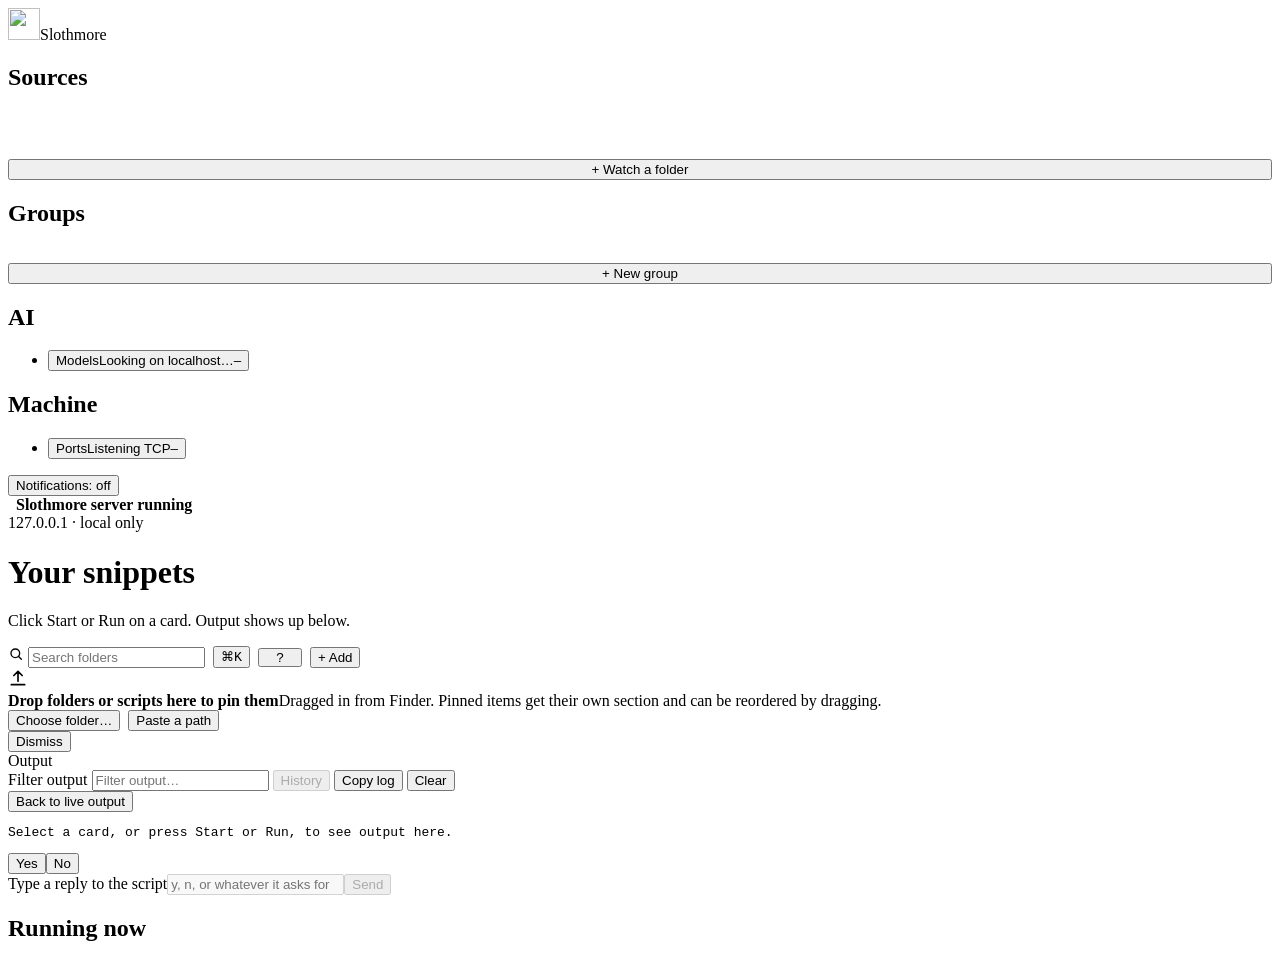
==== commit b2cc324d: "v0.2.1: static" ====
--- a/static/index.html
+++ b/static/index.html
@@ -5,7 +5,9 @@
 <meta name="viewport" content="width=device-width, initial-scale=1">
 <title>Slothmore</title>
 <link rel="manifest" href="/manifest.webmanifest">
-<link rel="icon" type="image/png" href="/icons/icon-192.png">
+<link rel="icon" href="/favicon.ico" sizes="any">
+<link rel="icon" type="image/svg+xml" href="/favicon.svg">
+<link rel="icon" type="image/png" sizes="192x192" href="/icons/icon-192.png">
 <link rel="apple-touch-icon" href="/icons/apple-touch-icon.png">
 <meta name="theme-color" content="#070B10">
 <link rel="stylesheet" href="/app.css">
@@ -13,7 +15,7 @@
 <body>
 <div class="shell">
   <aside>
-    <div class="brand"><span class="mark"><svg width="18" height="18" viewBox="0 0 24 24" fill="none" stroke="#042321" stroke-width="2" stroke-linecap="round" stroke-linejoin="round" aria-hidden="true"><path d="M4 6l6 6-6 6M12 19h8"/></svg></span>Slothmore</div>
+    <div class="brand"><img class="mark" src="/icons/mark-64.png" srcset="/icons/mark-64.png 1x, /icons/mark-128.png 2x" width="32" height="32" alt="">Slothmore</div>
     <nav aria-label="Sources" style="display:flex;flex-direction:column;gap:8px">
       <h2 class="eyebrow">Sources</h2>
       <ul class="nav" id="nav"></ul>
@@ -35,6 +37,7 @@
       </ul>
     </nav>
     <button type="button" class="btn dashed" id="notifBtn" style="justify-content:flex-start">Notifications: off</button>
+    <button type="button" class="btn dashed" id="menubarBtn" style="justify-content:flex-start" hidden title="Show Slothmore in the macOS menu bar, started at every login">Menu bar icon: off</button>
     <div class="server">
       <div style="display:flex;align-items:center;gap:8px;font-weight:600"><span class="dot"></span>Slothmore server running</div>
       <div class="mono" id="serverInfo">127.0.0.1 · local only</div>
